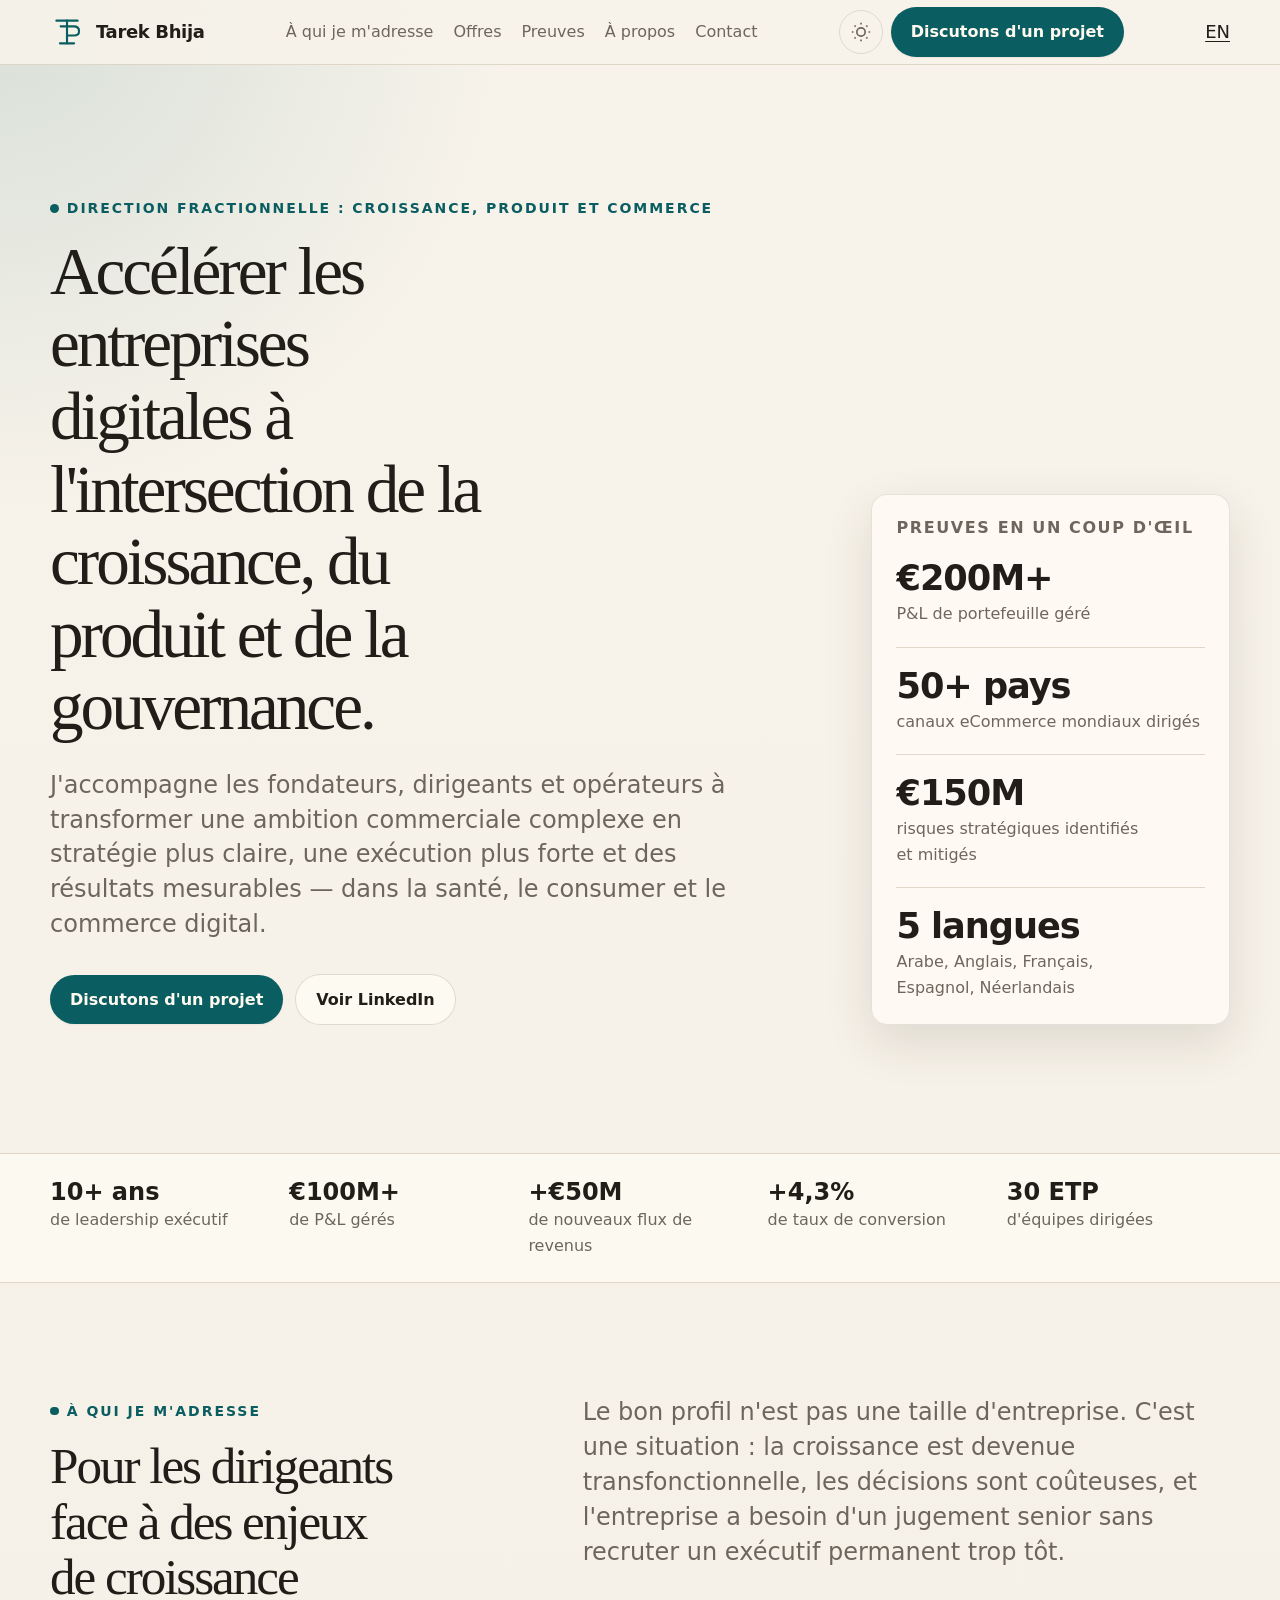
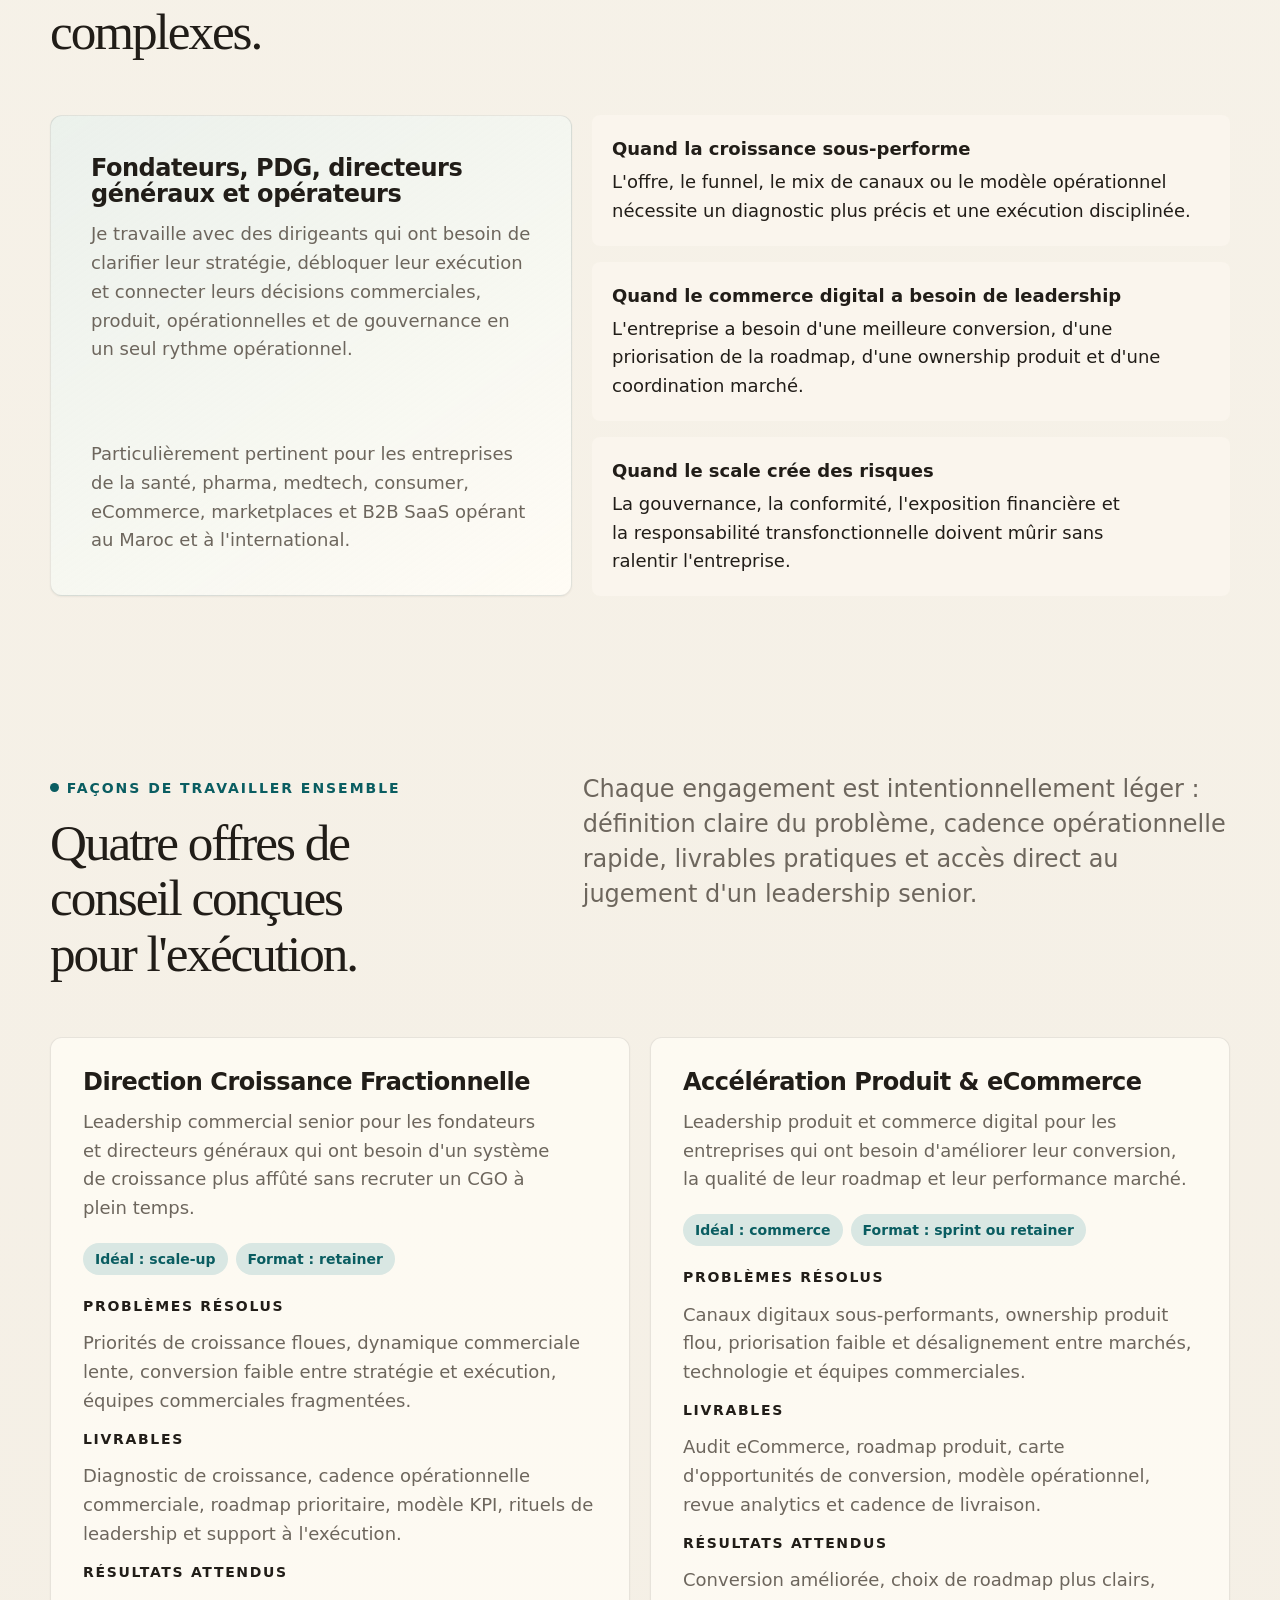
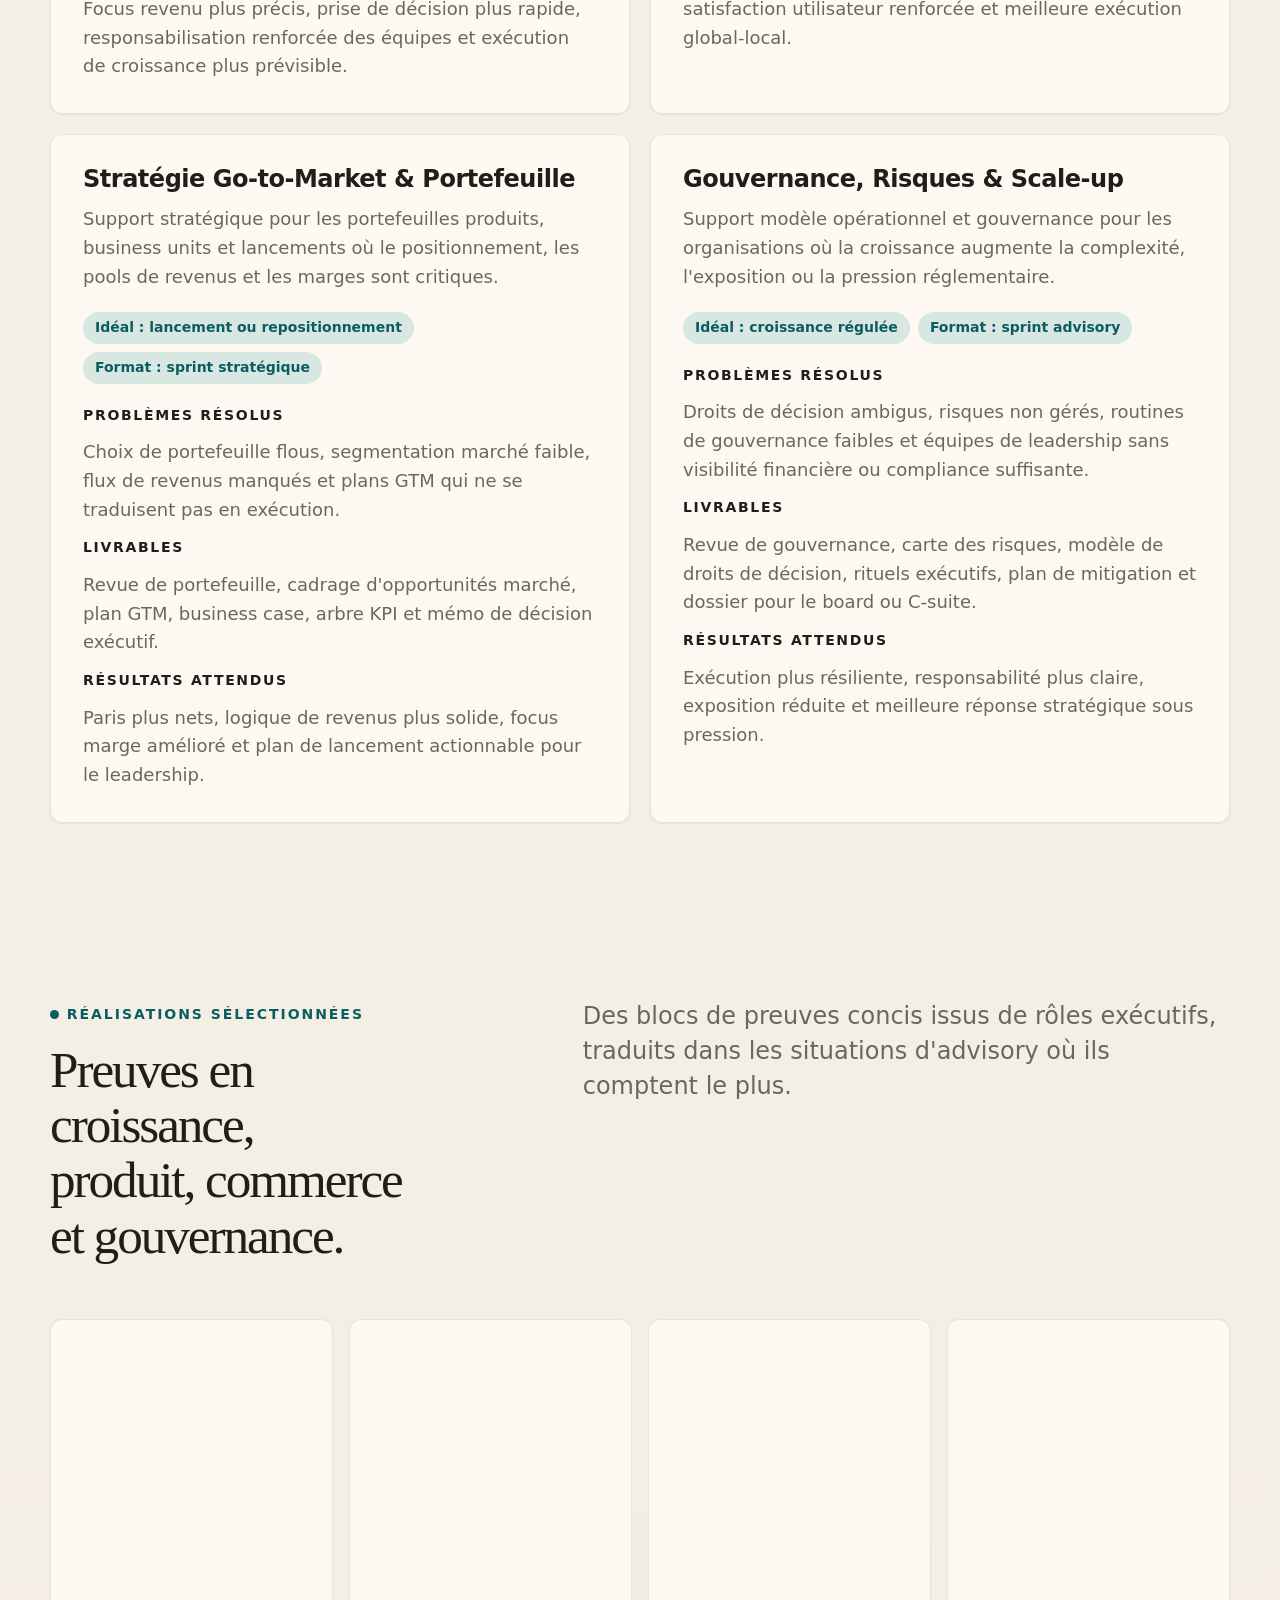
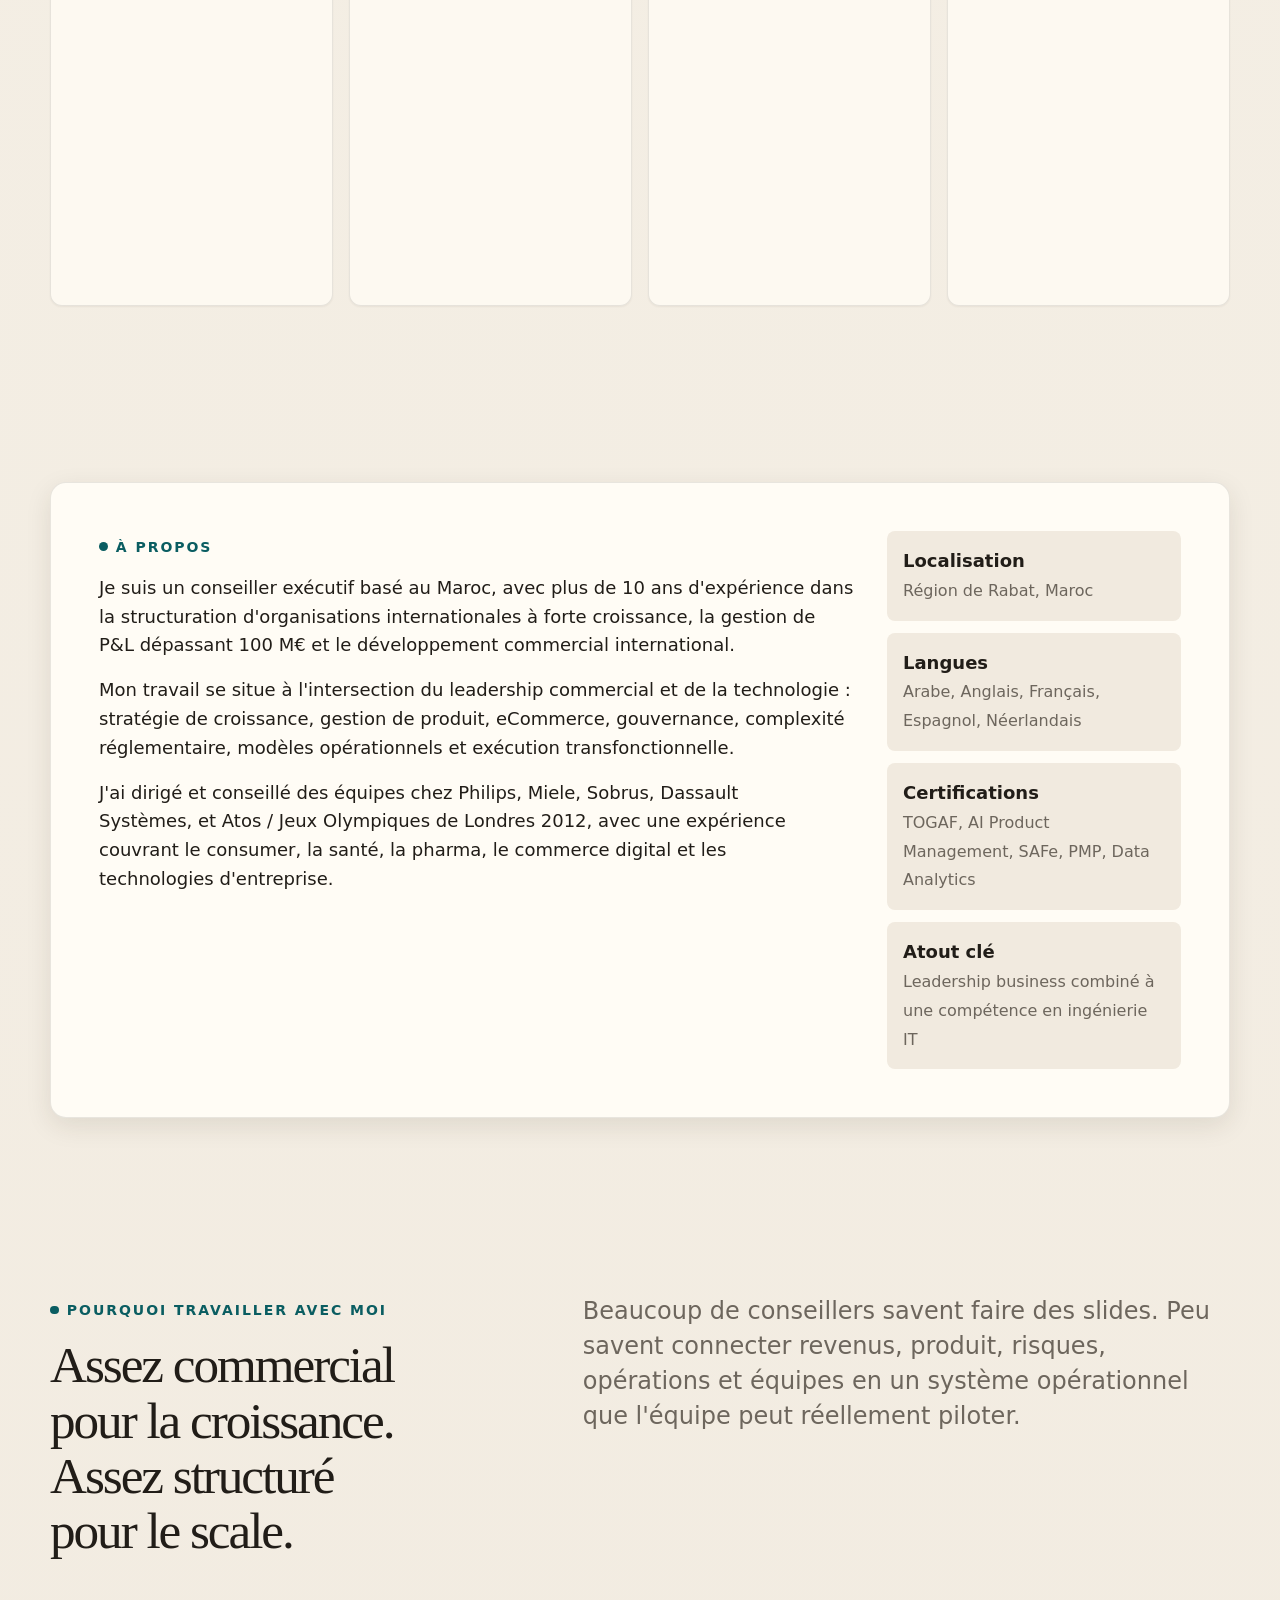
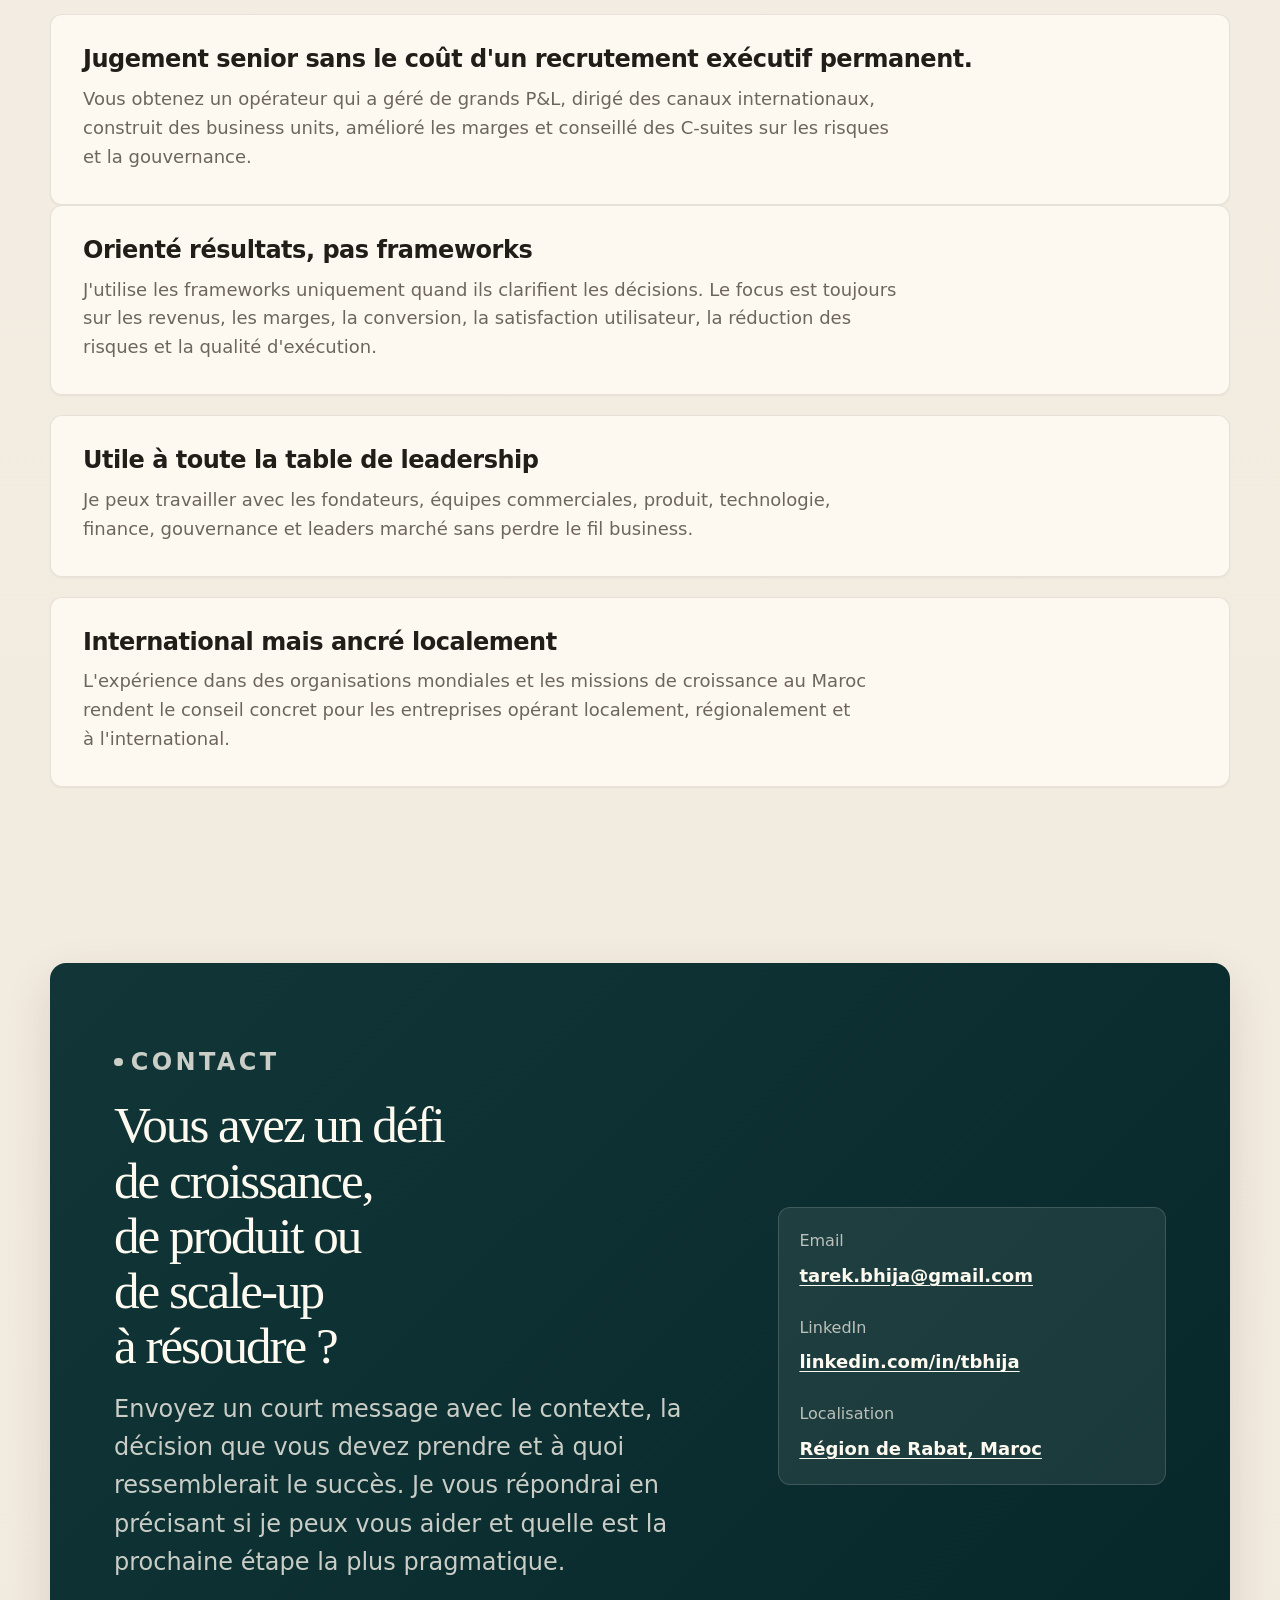
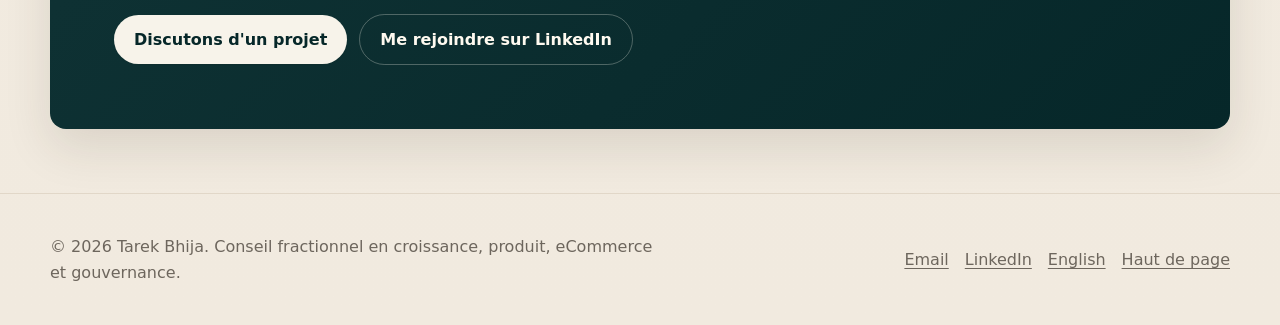
==== fr/index.html @ 5ca56e89 "Update index.html" ====
<!doctype html>
<html lang="fr">
  <head>
    <meta charset="utf-8" />
    <meta name="viewport" content="width=device-width, initial-scale=1" />
    <title>Tarek Bhija | Directeur de Croissance & Produit Fractionnel</title>
    <meta
      name="description"
      content="Tarek Bhija conseille les fondateurs et opérateurs sur la croissance, le produit, l'eCommerce et la gouvernance au Maroc et à l'international."
    />
    <meta name="keywords" content="directeur de croissance fractionnel Maroc, conseiller produit Maroc, consultant eCommerce Maroc, advisor croissance santé Maroc, consultant stratégie scale-up" />
    <meta name="author" content="Tarek Bhija" />
    <meta property="og:title" content="Tarek Bhija | Directeur de Croissance & Produit Fractionnel" />
    <meta
      property="og:description"
      content="Conseiller senior en croissance, produit, eCommerce et gouvernance."
    />
    <meta property="og:type" content="website" />
    <meta property="og:locale" content="fr_FR" />

    <!-- Hreflang -->
    <link rel="canonical" href="https://tarekbhija.github.io/mysite/fr/" />
    <link rel="alternate" hreflang="fr" href="https://tarekbhija.github.io/mysite/fr/" />
    <link rel="alternate" hreflang="en" href="https://tarekbhija.github.io/mysite/" />
    <link rel="alternate" hreflang="x-default" href="https://tarekbhija.github.io/mysite/" />

    <link rel="icon" href="../assets/favicon.svg" type="image/svg+xml" />
    <!-- Same external font as original -->
    <link href="https://api.fontshare.com/v2/css?f[]=satoshi@400,500,700,900&f[]=zodiak@400,500,700&display=swap" rel="stylesheet" />
    <!-- Relative paths back to root from fr/ -->
    <link rel="stylesheet" href="../base.css" />
    <link rel="stylesheet" href="../style.css" />

    <script type="application/ld+json">
      {
        "@context": "https://schema.org",
        "@type": "Person",
        "name": "Tarek Bhija",
        "jobTitle": "Directeur de Croissance & Produit Fractionnel",
        "email": "mailto:tarek.bhija@gmail.com",
        "url": "https://tarekbhija.github.io/mysite/fr/",
        "sameAs": ["https://www.linkedin.com/in/tbhija"],
        "address": {
          "@type": "PostalAddress",
          "addressLocality": "Région de Rabat",
          "addressCountry": "MA"
        },
        "knowsAbout": [
          "Stratégie de croissance",
          "Gestion de produit",
          "eCommerce",
          "Transformation digitale",
          "Opérations santé et pharma",
          "Gouvernance",
          "Stratégie go-to-market"
        ],
        "worksFor": {
          "@type": "Organization",
          "name": "Conseil indépendant"
        }
      }
    </script>
  </head>
  <body>
    <a class="skip-link" href="#main">Aller au contenu</a>

    <header class="site-header">
      <nav class="nav" aria-label="Navigation principale">
        <a class="brand" href="#top" aria-label="Tarek Bhija accueil">
          <svg class="brand-mark" aria-hidden="true" viewBox="0 0 48 48" fill="none">
            <path d="M9 8h30" stroke="currentColor" stroke-width="3" stroke-linecap="round" />
            <path d="M24 8v32" stroke="currentColor" stroke-width="3" stroke-linecap="round" />
            <path d="M14 40h20" stroke="currentColor" stroke-width="3" stroke-linecap="round" />
            <path d="M15 16h18.5C38.2 16 41 18.8 41 22.8C41 26.9 37.9 29 33.7 29H24" stroke="currentColor" stroke-width="3" stroke-linecap="round" stroke-linejoin="round" />
          </svg>
          <span>Tarek Bhija</span>
        </a>
        <div class="nav-links" role="list">
          <a href="#who">À qui je m'adresse</a>
          <a href="#offers">Offres</a>
          <a href="#proof">Preuves</a>
          <a href="#about">À propos</a>
          <a href="#contact">Contact</a>
        </div>
        <div class="nav-actions">
          <button class="theme-toggle" type="button" data-theme-toggle aria-label="Changer le thème de couleur"></button>
          <a class="button button-primary" href="mailto:tarek.bhija@gmail.com?subject=Discussion%20projet%20avec%20Tarek">Discutons d'un projet</a>
        </div>
        <a href="/mysite/" lang="en" hreflang="en" aria-label="English version">EN</a>
      </nav>
    </header>

    <main id="main">

      <!-- ─── HERO ─────────────────────────────────────────────── -->
      <section class="hero" id="top">
        <div class="container hero-grid">
          <div>
            <p class="eyebrow">Direction fractionnelle : croissance, produit et commerce</p>
            <h1>Accélérer les entreprises digitales à l'intersection de la croissance, du produit et de la gouvernance.</h1>
            <p class="hero-subhead">
              J'accompagne les fondateurs, dirigeants et opérateurs à transformer une ambition commerciale complexe en stratégie plus claire, une exécution plus forte et des résultats mesurables — dans la santé, le consumer et le commerce digital.
            </p>
            <div class="hero-actions" aria-label="Actions principales">
              <a class="button button-primary" href="mailto:tarek.bhija@gmail.com?subject=Discussion%20projet%20avec%20Tarek">Discutons d'un projet</a>
              <a class="button button-secondary" href="https://www.linkedin.com/in/tbhija" target="_blank" rel="noopener noreferrer">Voir LinkedIn</a>
            </div>
          </div>
          <aside class="hero-card" aria-label="Indicateurs clés">
            <h2>Preuves en un coup d'œil</h2>
            <ul class="signal-list" role="list">
              <li>
                <span class="signal-value">€200M+</span>
                <span class="signal-label">P&L de portefeuille géré</span>
              </li>
              <li>
                <span class="signal-value">50+ pays</span>
                <span class="signal-label">canaux eCommerce mondiaux dirigés</span>
              </li>
              <li>
                <span class="signal-value">€150M</span>
                <span class="signal-label">risques stratégiques identifiés et mitigés</span>
              </li>
              <li>
                <span class="signal-value">5 langues</span>
                <span class="signal-label">Arabe, Anglais, Français, Espagnol, Néerlandais</span>
              </li>
            </ul>
          </aside>
        </div>
      </section>

      <!-- ─── TRUST BAR ─────────────────────────────────────────── -->
      <section class="trust-bar" aria-label="Indicateurs de crédibilité">
        <div class="container trust-grid">
          <div class="trust-item"><strong>10+ ans</strong> de leadership exécutif</div>
          <div class="trust-item"><strong>€100M+</strong> de P&L gérés</div>
          <div class="trust-item"><strong>+€50M</strong> de nouveaux flux de revenus</div>
          <div class="trust-item"><strong>+4,3%</strong> de taux de conversion</div>
          <div class="trust-item"><strong>30 ETP</strong> d'équipes dirigées</div>
        </div>
      </section>

      <!-- ─── WHO I HELP ─────────────────────────────────────────── -->
      <section class="section" id="who">
        <div class="container">
          <div class="section-header">
            <div>
              <p class="eyebrow">À qui je m'adresse</p>
              <h2>Pour les dirigeants face à des enjeux de croissance complexes.</h2>
            </div>
            <p class="section-lede">
              Le bon profil n'est pas une taille d'entreprise. C'est une situation : la croissance est devenue transfonctionnelle, les décisions sont coûteuses, et l'entreprise a besoin d'un jugement senior sans recruter un exécutif permanent trop tôt.
            </p>
          </div>
          <div class="audience-grid">
            <article class="audience-card featured">
              <div>
                <h3>Fondateurs, PDG, directeurs généraux et opérateurs</h3>
                <p>
                  Je travaille avec des dirigeants qui ont besoin de clarifier leur stratégie, débloquer leur exécution et connecter leurs décisions commerciales, produit, opérationnelles et de gouvernance en un seul rythme opérationnel.
                </p>
              </div>
              <p>
                Particulièrement pertinent pour les entreprises de la santé, pharma, medtech, consumer, eCommerce, marketplaces et B2B SaaS opérant au Maroc et à l'international.
              </p>
            </article>
            <ul class="mini-list" role="list">
              <li>
                <strong>Quand la croissance sous-performe</strong>
                L'offre, le funnel, le mix de canaux ou le modèle opérationnel nécessite un diagnostic plus précis et une exécution disciplinée.
              </li>
              <li>
                <strong>Quand le commerce digital a besoin de leadership</strong>
                L'entreprise a besoin d'une meilleure conversion, d'une priorisation de la roadmap, d'une ownership produit et d'une coordination marché.
              </li>
              <li>
                <strong>Quand le scale crée des risques</strong>
                La gouvernance, la conformité, l'exposition financière et la responsabilité transfonctionnelle doivent mûrir sans ralentir l'entreprise.
              </li>
            </ul>
          </div>
        </div>
      </section>

      <!-- ─── OFFERS ─────────────────────────────────────────────── -->
      <section class="section section-tight" id="offers">
        <div class="container">
          <div class="section-header">
            <div>
              <p class="eyebrow">Façons de travailler ensemble</p>
              <h2>Quatre offres de conseil conçues pour l'exécution.</h2>
            </div>
            <p class="section-lede">
              Chaque engagement est intentionnellement léger : définition claire du problème, cadence opérationnelle rapide, livrables pratiques et accès direct au jugement d'un leadership senior.
            </p>
          </div>
          <div class="offers-grid">

            <article class="offer-card">
              <h3>Direction Croissance Fractionnelle</h3>
              <p>
                Leadership commercial senior pour les fondateurs et directeurs généraux qui ont besoin d'un système de croissance plus affûté sans recruter un CGO à plein temps.
              </p>
              <div class="offer-meta">
                <span class="pill">Idéal : scale-up</span>
                <span class="pill">Format : retainer</span>
              </div>
              <dl class="offer-detail">
                <dt>Problèmes résolus</dt>
                <dd>Priorités de croissance floues, dynamique commerciale lente, conversion faible entre stratégie et exécution, équipes commerciales fragmentées.</dd>
                <dt>Livrables</dt>
                <dd>Diagnostic de croissance, cadence opérationnelle commerciale, roadmap prioritaire, modèle KPI, rituels de leadership et support à l'exécution.</dd>
                <dt>Résultats attendus</dt>
                <dd>Focus revenu plus précis, prise de décision plus rapide, responsabilisation renforcée des équipes et exécution de croissance plus prévisible.</dd>
              </dl>
            </article>

            <article class="offer-card">
              <h3>Accélération Produit & eCommerce</h3>
              <p>
                Leadership produit et commerce digital pour les entreprises qui ont besoin d'améliorer leur conversion, la qualité de leur roadmap et leur performance marché.
              </p>
              <div class="offer-meta">
                <span class="pill">Idéal : commerce</span>
                <span class="pill">Format : sprint ou retainer</span>
              </div>
              <dl class="offer-detail">
                <dt>Problèmes résolus</dt>
                <dd>Canaux digitaux sous-performants, ownership produit flou, priorisation faible et désalignement entre marchés, technologie et équipes commerciales.</dd>
                <dt>Livrables</dt>
                <dd>Audit eCommerce, roadmap produit, carte d'opportunités de conversion, modèle opérationnel, revue analytics et cadence de livraison.</dd>
                <dt>Résultats attendus</dt>
                <dd>Conversion améliorée, choix de roadmap plus clairs, satisfaction utilisateur renforcée et meilleure exécution global-local.</dd>
              </dl>
            </article>

            <article class="offer-card">
              <h3>Stratégie Go-to-Market & Portefeuille</h3>
              <p>
                Support stratégique pour les portefeuilles produits, business units et lancements où le positionnement, les pools de revenus et les marges sont critiques.
              </p>
              <div class="offer-meta">
                <span class="pill">Idéal : lancement ou repositionnement</span>
                <span class="pill">Format : sprint stratégique</span>
              </div>
              <dl class="offer-detail">
                <dt>Problèmes résolus</dt>
                <dd>Choix de portefeuille flous, segmentation marché faible, flux de revenus manqués et plans GTM qui ne se traduisent pas en exécution.</dd>
                <dt>Livrables</dt>
                <dd>Revue de portefeuille, cadrage d'opportunités marché, plan GTM, business case, arbre KPI et mémo de décision exécutif.</dd>
                <dt>Résultats attendus</dt>
                <dd>Paris plus nets, logique de revenus plus solide, focus marge amélioré et plan de lancement actionnable pour le leadership.</dd>
              </dl>
            </article>

            <article class="offer-card">
              <h3>Gouvernance, Risques & Scale-up</h3>
              <p>
                Support modèle opérationnel et gouvernance pour les organisations où la croissance augmente la complexité, l'exposition ou la pression réglementaire.
              </p>
              <div class="offer-meta">
                <span class="pill">Idéal : croissance régulée</span>
                <span class="pill">Format : sprint advisory</span>
              </div>
              <dl class="offer-detail">
                <dt>Problèmes résolus</dt>
                <dd>Droits de décision ambigus, risques non gérés, routines de gouvernance faibles et équipes de leadership sans visibilité financière ou compliance suffisante.</dd>
                <dt>Livrables</dt>
                <dd>Revue de gouvernance, carte des risques, modèle de droits de décision, rituels exécutifs, plan de mitigation et dossier pour le board ou C-suite.</dd>
                <dt>Résultats attendus</dt>
                <dd>Exécution plus résiliente, responsabilité plus claire, exposition réduite et meilleure réponse stratégique sous pression.</dd>
              </dl>
            </article>

          </div>
        </div>
      </section>

      <!-- ─── PROOF ──────────────────────────────────────────────── -->
      <section class="section" id="proof">
        <div class="container">
          <div class="section-header">
            <div>
              <p class="eyebrow">Réalisations sélectionnées</p>
              <h2>Preuves en croissance, produit, commerce et gouvernance.</h2>
            </div>
            <p class="section-lede">
              Des blocs de preuves concis issus de rôles exécutifs, traduits dans les situations d'advisory où ils comptent le plus.
            </p>
          </div>
          <div class="proof-grid">
            <article class="proof-card">
              <span class="proof-metric">1M+ MAD</span>
              <h3>Construction d'une nouvelle unité commerciale</h3>
              <p>
                En tant que Chief Growth Officer chez Sobrus, construction et montée en puissance d'une nouvelle unité commerciale, acquisition de 10 clients entreprises clés, dépassement d'1M MAD de nouveaux revenus en première année, supervision d'une équipe transfonctionnelle de 12 ETP.
              </p>
            </article>
            <article class="proof-card">
              <span class="proof-metric">50+ pays</span>
              <h3>Direction des canaux eCommerce et produit mondiaux</h3>
              <p>
                Chez Miele, direction des canaux de distribution digitale mondiale dans plus de 50 pays, croissance eCommerce à deux chiffres, amélioration du taux de conversion de +4,3 %, satisfaction utilisateur en hausse de +8,4 %, management d'environ 30 ETP.
              </p>
            </article>
            <article class="proof-card">
              <span class="proof-metric">€200M+</span>
              <h3>Ownership de la stratégie portefeuille et du P&L</h3>
              <p>
                En tant que Directeur Marketing Global Beauté chez Philips, gestion d'un portefeuille de plus de 200 M€, création de +50 M€ de nouveaux flux de revenus, amélioration des marges de plus de 200 bps, pilotage de la transition vers les standards des dispositifs médicaux certifiés.
              </p>
            </article>
            <article class="proof-card">
              <span class="proof-metric">€150M</span>
              <h3>Conseil C-suite sur les risques et la gouvernance</h3>
              <p>
                En tant que Directeur Audit chez Philips, direction de 15+ audits à fort impact, identification et mitigation de risques jusqu'à 150 M€, conseil à la direction générale sur la gouvernance et les plans de réponse stratégique.
              </p>
            </article>
          </div>
        </div>
      </section>

      <!-- ─── ABOUT ──────────────────────────────────────────────── -->
      <section class="section section-tight" id="about">
        <div class="container">
          <div class="about-panel">
            <div class="about-copy">
              <p class="eyebrow">À propos</p>
              <h2 class="sr-only">À propos de Tarek Bhija</h2>
              <p>
                Je suis un conseiller exécutif basé au Maroc, avec plus de 10 ans d'expérience dans la structuration d'organisations internationales à forte croissance, la gestion de P&L dépassant 100 M€ et le développement commercial international.
              </p>
              <p>
                Mon travail se situe à l'intersection du leadership commercial et de la technologie : stratégie de croissance, gestion de produit, eCommerce, gouvernance, complexité réglementaire, modèles opérationnels et exécution transfonctionnelle.
              </p>
              <p>
                J'ai dirigé et conseillé des équipes chez Philips, Miele, Sobrus, Dassault Systèmes, et Atos / Jeux Olympiques de Londres 2012, avec une expérience couvrant le consumer, la santé, la pharma, le commerce digital et les technologies d'entreprise.
              </p>
            </div>
            <aside class="about-facts" aria-label="Informations de fond">
              <div class="fact"><strong>Localisation</strong><span>Région de Rabat, Maroc</span></div>
              <div class="fact"><strong>Langues</strong><span>Arabe, Anglais, Français, Espagnol, Néerlandais</span></div>
              <div class="fact"><strong>Certifications</strong><span>TOGAF, AI Product Management, SAFe, PMP, Data Analytics</span></div>
              <div class="fact"><strong>Atout clé</strong><span>Leadership business combiné à une compétence en ingénierie IT</span></div>
            </aside>
          </div>
        </div>
      </section>

      <!-- ─── WHY ────────────────────────────────────────────────── -->
      <section class="section" id="why">
        <div class="container">
          <div class="section-header">
            <div>
              <p class="eyebrow">Pourquoi travailler avec moi</p>
              <h2>Assez commercial pour la croissance. Assez structuré pour le scale.</h2>
            </div>
            <p class="section-lede">
              Beaucoup de conseillers savent faire des slides. Peu savent connecter revenus, produit, risques, opérations et équipes en un système opérationnel que l'équipe peut réellement piloter.
            </p>
          </div>
<article class="why-card">

  <div class="why-card-text">
    <h3>Jugement senior sans le coût d'un recrutement exécutif permanent.</h3>
    <p>
      Vous obtenez un opérateur qui a géré de grands P&L, dirigé des canaux internationaux, construit des business units, amélioré les marges et conseillé des C-suites sur les risques et la gouvernance.
    </p>
  </div>
</article>
          <div class="why-stack">
              <article class="why-card">
                <h3>Orienté résultats, pas frameworks</h3>
                <p>J'utilise les frameworks uniquement quand ils clarifient les décisions. Le focus est toujours sur les revenus, les marges, la conversion, la satisfaction utilisateur, la réduction des risques et la qualité d'exécution.</p>
              </article>
              <article class="why-card">
                <h3>Utile à toute la table de leadership</h3>
                <p>Je peux travailler avec les fondateurs, équipes commerciales, produit, technologie, finance, gouvernance et leaders marché sans perdre le fil business.</p>
              </article>
              <article class="why-card">
                <h3>International mais ancré localement</h3>
                <p>L'expérience dans des organisations mondiales et les missions de croissance au Maroc rendent le conseil concret pour les entreprises opérant localement, régionalement et à l'international.</p>
              </article>
            </div>
          </div>
        </div>
      </section>

      <!-- ─── CONTACT ────────────────────────────────────────────── -->
      <section class="section-tight" id="contact">
        <div class="container">
          <div class="cta-panel">
            <div>
              <p class="eyebrow">Contact</p>
              <h2>Vous avez un défi de croissance, de produit ou de scale-up à résoudre ?</h2>
              <p>
                Envoyez un court message avec le contexte, la décision que vous devez prendre et à quoi ressemblerait le succès. Je vous répondrai en précisant si je peux vous aider et quelle est la prochaine étape la plus pragmatique.
              </p>
              <div class="cta-actions">
                <a class="button button-primary" href="mailto:tarek.bhija@gmail.com?subject=Discussion%20projet%20avec%20Tarek">Discutons d'un projet</a>
                <a class="button button-secondary" href="https://www.linkedin.com/in/tbhija" target="_blank" rel="noopener noreferrer">Me rejoindre sur LinkedIn</a>
              </div>
            </div>
            <div class="contact-card">
              <span>Email</span>
              <a href="mailto:tarek.bhija@gmail.com">tarek.bhija@gmail.com</a>
              <span>LinkedIn</span>
              <a href="https://www.linkedin.com/in/tbhija" target="_blank" rel="noopener noreferrer">linkedin.com/in/tbhija</a>
              <span>Localisation</span>
              <a href="https://www.google.com/maps/place/Rabat,+Morocco" target="_blank" rel="noopener noreferrer">Région de Rabat, Maroc</a>
            </div>
          </div>
        </div>
      </section>

    </main>

    <footer class="site-footer">
      <div class="container footer-grid">
        <p>© 2026 Tarek Bhija. Conseil fractionnel en croissance, produit, eCommerce et gouvernance.</p>
        <div class="footer-links">
          <a href="mailto:tarek.bhija@gmail.com">Email</a>
          <a href="https://www.linkedin.com/in/tbhija" target="_blank" rel="noopener noreferrer">LinkedIn</a>
          <a href="/mysite/" lang="en" hreflang="en">English</a>
          <a href="#top">Haut de page</a>
        </div>
      </div>
    </footer>

    <script src="../app.js" defer></script>
  </body>
</html>
---- base.css ----
*,
*::before,
*::after {
  box-sizing: border-box;
  margin: 0;
  padding: 0;
}

html {
  -moz-text-size-adjust: none;
  -webkit-text-size-adjust: none;
  text-size-adjust: none;
  -webkit-font-smoothing: antialiased;
  -moz-osx-font-smoothing: grayscale;
  text-rendering: optimizeLegibility;
  scroll-behavior: smooth;
  hanging-punctuation: first last;
  scroll-padding-top: var(--space-20);
}

body {
  min-height: 100dvh;
  line-height: 1.6;
  font-family: var(--font-body, sans-serif);
  font-size: var(--text-base);
  color: var(--color-text);
  background-color: var(--color-bg);
}

img,
picture,
video,
canvas,
svg {
  display: block;
  max-width: 100%;
  height: auto;
}

ul[role='list'],
ol[role='list'] {
  list-style: none;
}

input,
button,
textarea,
select {
  font: inherit;
  color: inherit;
}

h1,
h2,
h3,
h4,
h5,
h6 {
  text-wrap: balance;
  line-height: 1.08;
}

p,
li,
figcaption {
  text-wrap: pretty;
  max-width: 72ch;
}

::selection {
  background: color-mix(in oklab, var(--color-primary) 24%, transparent);
  color: var(--color-text);
}

:focus-visible {
  outline: 2px solid var(--color-primary);
  outline-offset: 3px;
  border-radius: var(--radius-sm);
}

@media (prefers-reduced-motion: reduce) {
  *,
  *::before,
  *::after {
    animation-duration: 0.01ms !important;
    animation-iteration-count: 1 !important;
    transition-duration: 0.01ms !important;
    scroll-behavior: auto !important;
  }
}

button {
  cursor: pointer;
  background: none;
  border: none;
}

a,
button,
[role='button'],
[role='link'],
input,
textarea,
select {
  transition:
    color var(--transition-interactive),
    background var(--transition-interactive),
    border-color var(--transition-interactive),
    box-shadow var(--transition-interactive),
    transform var(--transition-interactive);
}

.sr-only {
  position: absolute;
  width: 1px;
  height: 1px;
  padding: 0;
  margin: -1px;
  overflow: hidden;
  clip: rect(0, 0, 0, 0);
  white-space: nowrap;
  border-width: 0;
}
---- style.css ----
:root {
  --text-xs: clamp(0.75rem, 0.7rem + 0.25vw, 0.875rem);
  --text-sm: clamp(0.875rem, 0.8rem + 0.35vw, 1rem);
  --text-base: clamp(1rem, 0.95rem + 0.25vw, 1.125rem);
  --text-lg: clamp(1.125rem, 1rem + 0.75vw, 1.5rem);
  --text-xl: clamp(1.5rem, 1.2rem + 1.25vw, 2.25rem);
  --text-2xl: clamp(2rem, 1.2rem + 2.5vw, 3.5rem);
  --text-3xl: clamp(2.5rem, 1rem + 4vw, 5rem);

  --space-1: 0.25rem;
  --space-2: 0.5rem;
  --space-3: 0.75rem;
  --space-4: 1rem;
  --space-5: 1.25rem;
  --space-6: 1.5rem;
  --space-8: 2rem;
  --space-10: 2.5rem;
  --space-12: 3rem;
  --space-16: 4rem;
  --space-20: 5rem;
  --space-24: 6rem;
  --space-32: 8rem;

  --font-display: 'Zodiak', Georgia, serif;
  --font-body: 'Satoshi', system-ui, sans-serif;

  --radius-sm: 0.375rem;
  --radius-md: 0.5rem;
  --radius-lg: 0.75rem;
  --radius-xl: 1rem;
  --radius-full: 9999px;
  --transition-interactive: 180ms cubic-bezier(0.16, 1, 0.3, 1);
  --content-narrow: 640px;
  --content-default: 960px;
  --content-wide: 1180px;
}

:root,
[data-theme='light'] {
  --color-bg: #f7f3ea;
  --color-surface: #fffcf5;
  --color-surface-2: #f1eadf;
  --color-surface-offset: #e9dfd0;
  --color-border: #d8cdbc;
  --color-divider: #e1d7c8;
  --color-text: #211d18;
  --color-text-muted: #6d665d;
  --color-text-faint: #9d9488;
  --color-text-inverse: #fffaf0;
  --color-primary: #0a5d61;
  --color-primary-hover: #06484c;
  --color-primary-active: #04363a;
  --color-primary-highlight: #d9e7e3;
  --color-bronze: #8a5a2b;
  --color-bronze-soft: #ead7bf;
  --shadow-sm: 0 1px 2px oklch(0.28 0.03 70 / 0.06);
  --shadow-md: 0 8px 26px oklch(0.28 0.03 70 / 0.1);
  --shadow-lg: 0 18px 48px oklch(0.28 0.03 70 / 0.12);
}

[data-theme='dark'] {
  --color-bg: #151412;
  --color-surface: #1d1b18;
  --color-surface-2: #25221e;
  --color-surface-offset: #2d2924;
  --color-border: #403b34;
  --color-divider: #302c27;
  --color-text: #eee5d8;
  --color-text-muted: #b4aa9c;
  --color-text-faint: #7d7469;
  --color-text-inverse: #181512;
  --color-primary: #73b7b4;
  --color-primary-hover: #95cbc8;
  --color-primary-active: #bde0de;
  --color-primary-highlight: #253a39;
  --color-bronze: #d4a06d;
  --color-bronze-soft: #493828;
  --shadow-sm: 0 1px 2px oklch(0 0 0 / 0.24);
  --shadow-md: 0 8px 26px oklch(0 0 0 / 0.32);
  --shadow-lg: 0 18px 48px oklch(0 0 0 / 0.4);
}

@media (prefers-color-scheme: dark) {
  :root:not([data-theme]) {
    --color-bg: #151412;
    --color-surface: #1d1b18;
    --color-surface-2: #25221e;
    --color-surface-offset: #2d2924;
    --color-border: #403b34;
    --color-divider: #302c27;
    --color-text: #eee5d8;
    --color-text-muted: #b4aa9c;
    --color-text-faint: #7d7469;
    --color-text-inverse: #181512;
    --color-primary: #73b7b4;
    --color-primary-hover: #95cbc8;
    --color-primary-active: #bde0de;
    --color-primary-highlight: #253a39;
    --color-bronze: #d4a06d;
    --color-bronze-soft: #493828;
    --shadow-sm: 0 1px 2px oklch(0 0 0 / 0.24);
    --shadow-md: 0 8px 26px oklch(0 0 0 / 0.32);
    --shadow-lg: 0 18px 48px oklch(0 0 0 / 0.4);
  }
}

body {
  background:
    radial-gradient(circle at top left, color-mix(in oklab, var(--color-primary) 13%, transparent), transparent 32rem),
    linear-gradient(180deg, var(--color-bg), var(--color-surface-2));
}

a {
  color: inherit;
  text-decoration-thickness: 0.08em;
  text-underline-offset: 0.18em;
}

.skip-link {
  position: fixed;
  left: var(--space-4);
  top: var(--space-4);
  z-index: 100;
  transform: translateY(-140%);
  padding: var(--space-3) var(--space-4);
  border-radius: var(--radius-full);
  color: var(--color-text-inverse);
  background: var(--color-primary);
}

.skip-link:focus {
  transform: translateY(0);
}

.site-header {
  position: sticky;
  top: 0;
  z-index: 40;
  border-bottom: 1px solid color-mix(in oklab, var(--color-border) 78%, transparent);
  background: color-mix(in oklab, var(--color-bg) 88%, transparent);
  backdrop-filter: blur(18px);
}

.nav {
  display: flex;
  align-items: center;
  justify-content: space-between;
  width: min(100% - var(--space-8), var(--content-wide));
  min-height: var(--space-16);
  margin-inline: auto;
  gap: var(--space-4);
}

.brand {
  display: inline-flex;
  align-items: center;
  gap: var(--space-3);
  min-height: 44px;
  color: var(--color-text);
  font-weight: 700;
  text-decoration: none;
  letter-spacing: -0.02em;
}

.brand-mark {
  width: 34px;
  color: var(--color-primary);
}

.nav-links {
  display: flex;
  align-items: center;
  gap: var(--space-5);
  font-size: var(--text-sm);
  color: var(--color-text-muted);
}

.nav-links a {
  min-height: 44px;
  display: inline-flex;
  align-items: center;
  text-decoration: none;
}

.nav-links a:hover {
  color: var(--color-text);
}

.nav-actions {
  display: flex;
  align-items: center;
  gap: var(--space-2);
}

.theme-toggle {
  display: inline-grid;
  place-items: center;
  min-width: 44px;
  min-height: 44px;
  border: 1px solid color-mix(in oklab, var(--color-text) 12%, transparent);
  border-radius: var(--radius-full);
  color: var(--color-text-muted);
}

.theme-toggle:hover {
  color: var(--color-text);
  border-color: color-mix(in oklab, var(--color-text) 24%, transparent);
}

.container {
  width: min(100% - var(--space-8), var(--content-wide));
  margin-inline: auto;
}

.section {
  padding-block: clamp(var(--space-16), 9vw, var(--space-28, 7rem));
}

.section-tight {
  padding-block: clamp(var(--space-10), 6vw, var(--space-16));
}

.eyebrow {
  display: inline-flex;
  align-items: center;
  gap: var(--space-2);
  margin-bottom: var(--space-4);
  color: var(--color-primary);
  font-size: var(--text-xs);
  font-weight: 700;
  letter-spacing: 0.14em;
  text-transform: uppercase;
}

.eyebrow::before {
  content: '';
  width: 0.55rem;
  height: 0.55rem;
  border-radius: var(--radius-full);
  background: currentColor;
}

.hero {
  padding-block: clamp(var(--space-16), 11vw, var(--space-32));
}

.hero-grid {
  display: grid;
  grid-template-columns: minmax(0, 1.35fr) minmax(280px, 0.65fr);
  gap: clamp(var(--space-10), 6vw, var(--space-20));
  align-items: end;
}

.hero h1 {
  max-width: 13ch;
  font-family: var(--font-display);
  font-size: var(--text-3xl);
  font-weight: 500;
  letter-spacing: -0.045em;
}

.hero-subhead {
  margin-top: var(--space-6);
  max-width: 62ch;
  color: var(--color-text-muted);
  font-size: var(--text-lg);
  line-height: 1.45;
}

.hero-actions,
.cta-actions {
  display: flex;
  flex-wrap: wrap;
  align-items: center;
  gap: var(--space-3);
  margin-top: var(--space-8);
}

.button {
  display: inline-flex;
  align-items: center;
  justify-content: center;
  min-height: 46px;
  padding: var(--space-3) var(--space-5);
  border-radius: var(--radius-full);
  font-size: var(--text-sm);
  font-weight: 700;
  text-decoration: none;
}

.button-primary {
  color: var(--color-text-inverse);
  background: var(--color-primary);
  box-shadow: var(--shadow-sm);
}

.button-primary:hover {
  background: var(--color-primary-hover);
  transform: translateY(-1px);
  box-shadow: var(--shadow-md);
}

.button-secondary {
  border: 1px solid color-mix(in oklab, var(--color-text) 14%, transparent);
  color: var(--color-text);
  background: color-mix(in oklab, var(--color-surface) 72%, transparent);
}

.button-secondary:hover {
  border-color: color-mix(in oklab, var(--color-primary) 55%, transparent);
  color: var(--color-primary);
}

.hero-card {
  padding: var(--space-6);
  border: 1px solid color-mix(in oklab, var(--color-text) 11%, transparent);
  border-radius: var(--radius-xl);
  background: color-mix(in oklab, var(--color-surface) 84%, transparent);
  box-shadow: var(--shadow-lg);
}

.hero-card h2 {
  font-size: var(--text-sm);
  color: var(--color-text-muted);
  font-weight: 700;
  letter-spacing: 0.1em;
  text-transform: uppercase;
}

.signal-list {
  display: grid;
  gap: var(--space-5);
  margin-top: var(--space-6);
}

.signal-list li {
  padding-bottom: var(--space-5);
  border-bottom: 1px solid var(--color-divider);
}

.signal-list li:last-child {
  padding-bottom: 0;
  border-bottom: 0;
}

.signal-value {
  display: block;
  color: var(--color-text);
  font-size: var(--text-xl);
  font-weight: 800;
  line-height: 1.05;
  letter-spacing: -0.03em;
}

.signal-label {
  display: block;
  margin-top: var(--space-1);
  color: var(--color-text-muted);
  font-size: var(--text-sm);
}

.trust-bar {
  border-block: 1px solid var(--color-divider);
  background: color-mix(in oklab, var(--color-surface) 70%, transparent);
}

.trust-grid {
  display: grid;
  grid-template-columns: repeat(5, minmax(0, 1fr));
  gap: var(--space-4);
  padding-block: var(--space-6);
}

.trust-item {
  color: var(--color-text-muted);
  font-size: var(--text-sm);
}

.trust-item strong {
  display: block;
  color: var(--color-text);
  font-size: var(--text-lg);
  line-height: 1.2;
}

.section-header {
  display: grid;
  grid-template-columns: minmax(220px, 0.42fr) minmax(0, 0.58fr);
  gap: clamp(var(--space-6), 6vw, var(--space-16));
  align-items: start;
  margin-bottom: clamp(var(--space-8), 6vw, var(--space-14, 3.5rem));
}

.section-header h2 {
  max-width: 14ch;
  font-family: var(--font-display);
  font-size: var(--text-2xl);
  font-weight: 500;
  letter-spacing: -0.04em;
}

.section-lede {
  color: var(--color-text-muted);
  font-size: var(--text-lg);
  line-height: 1.45;
}

.audience-grid {
  display: grid;
  grid-template-columns: 0.9fr 1.1fr;
  gap: var(--space-5);
  align-items: stretch;
}

.audience-card,
.offer-card,
.proof-card,
.why-card {
  border: 1px solid color-mix(in oklab, var(--color-text) 10%, transparent);
  border-radius: var(--radius-lg);
  background: color-mix(in oklab, var(--color-surface) 82%, transparent);
  box-shadow: var(--shadow-sm);
}

.audience-card {
  padding: clamp(var(--space-6), 4vw, var(--space-10));
}

.audience-card.featured {
  display: grid;
  align-content: space-between;
  min-height: 360px;
  background:
    linear-gradient(145deg, color-mix(in oklab, var(--color-primary-highlight) 52%, transparent), transparent),
    var(--color-surface);
}

.audience-card h3,
.offer-card h3,
.proof-card h3,
.why-card h3 {
  font-size: var(--text-lg);
  letter-spacing: -0.02em;
}

.audience-card p,
.offer-card p,
.proof-card p,
.why-card p {
  margin-top: var(--space-3);
  color: var(--color-text-muted);
}

.mini-list {
  display: grid;
  gap: var(--space-4);
}

.mini-list li {
  padding: var(--space-5);
  border-radius: var(--radius-md);
  background: color-mix(in oklab, var(--color-surface) 62%, var(--color-surface-2));
}

.mini-list strong {
  display: block;
  margin-bottom: var(--space-1);
}

.offers-grid {
  display: grid;
  grid-template-columns: repeat(2, minmax(0, 1fr));
  gap: var(--space-5);
}

.offer-card {
  padding: clamp(var(--space-5), 3.5vw, var(--space-8));
}

.offer-meta {
  display: flex;
  flex-wrap: wrap;
  gap: var(--space-2);
  margin: var(--space-5) 0;
}

.pill {
  display: inline-flex;
  align-items: center;
  min-height: 32px;
  padding: var(--space-1) var(--space-3);
  border-radius: var(--radius-full);
  color: var(--color-primary);
  background: var(--color-primary-highlight);
  font-size: var(--text-xs);
  font-weight: 700;
}

.why-card.large {
  display: flex;
  flex-direction: column;
  overflow: hidden;
  padding: 0;
}

.why-card-photo {
  width: 256px;
  height: 255px;
  display: block;
  align-self: center;   /* center it horizontally in the card */
  margin-top: clamp(var(--space-5), 3vw, var(--space-8));
  border-radius: var(--radius-md);
  flex-shrink: 0;
}

.why-card.large .why-card-text {
  flex: 1;
  padding: clamp(var(--space-5), 3vw, var(--space-8));
  background:
    linear-gradient(145deg, color-mix(in oklab, var(--color-bronze-soft) 52%, transparent), transparent),
    var(--color-surface);
}
.offer-detail {
  display: grid;
  gap: var(--space-3);
  margin-top: var(--space-5);
}

.offer-detail dt {
  color: var(--color-text);
  font-size: var(--text-xs);
  font-weight: 800;
  letter-spacing: 0.12em;
  text-transform: uppercase;
}

.offer-detail dd {
  color: var(--color-text-muted);
}

.proof-grid {
  display: grid;
  grid-template-columns: repeat(4, minmax(0, 1fr));
  gap: var(--space-4);
}

.proof-card {
  padding: var(--space-5);
  content-visibility: auto;
  contain-intrinsic-size: 260px;
}

.proof-metric {
  display: inline-flex;
  margin-bottom: var(--space-5);
  color: var(--color-bronze);
  font-size: var(--text-xl);
  font-weight: 800;
  letter-spacing: -0.035em;
  line-height: 1;
}

.about-panel {
  display: grid;
  grid-template-columns: 0.72fr 0.28fr;
  gap: var(--space-8);
  padding: clamp(var(--space-6), 5vw, var(--space-12));
  border: 1px solid color-mix(in oklab, var(--color-text) 10%, transparent);
  border-radius: var(--radius-xl);
  background: var(--color-surface);
  box-shadow: var(--shadow-md);
}

.about-copy p + p {
  margin-top: var(--space-4);
}

.about-facts {
  display: grid;
  gap: var(--space-3);
}

.fact {
  padding: var(--space-4);
  border-radius: var(--radius-md);
  background: var(--color-surface-2);
}

.fact strong {
  display: block;
}

.fact span {
  color: var(--color-text-muted);
  font-size: var(--text-sm);
}

.why-grid {
  display: grid;
  grid-template-columns: 1.1fr 0.9fr;
  gap: var(--space-5);
}

.why-card {
  padding: clamp(var(--space-5), 3vw, var(--space-8));
}

.why-card.large {
  display: grid;
  align-content: end;
  min-height: 320px;
  background:
    linear-gradient(145deg, color-mix(in oklab, var(--color-bronze-soft) 52%, transparent), transparent),
    var(--color-surface);
}

.why-stack {
  display: grid;
  gap: var(--space-5);
}

.cta-panel {
  display: grid;
  grid-template-columns: minmax(0, 0.62fr) minmax(260px, 0.38fr);
  gap: var(--space-8);
  align-items: center;
  padding: clamp(var(--space-8), 6vw, var(--space-16));
  border-radius: var(--radius-xl);
  color: var(--color-text-inverse);
  background: linear-gradient(135deg, #123638, #062729);
  box-shadow: var(--shadow-lg);
}

[data-theme='dark'] .cta-panel {
  background: linear-gradient(135deg, #1f4647, #0c2d30);
}

.cta-panel h2 {
  max-width: 13ch;
  font-family: var(--font-display);
  font-size: var(--text-2xl);
  font-weight: 500;
  letter-spacing: -0.04em;
}

.cta-panel p {
  margin-top: var(--space-4);
  color: color-mix(in oklab, var(--color-text-inverse) 78%, transparent);
  font-size: var(--text-lg);
}

.contact-card {
  padding: var(--space-5);
  border: 1px solid color-mix(in oklab, var(--color-text-inverse) 15%, transparent);
  border-radius: var(--radius-lg);
  background: color-mix(in oklab, white 8%, transparent);
}

.contact-card a {
  display: block;
  margin-top: var(--space-2);
  color: var(--color-text-inverse);
  font-weight: 700;
}

.contact-card span {
  display: block;
  color: color-mix(in oklab, var(--color-text-inverse) 70%, transparent);
  font-size: var(--text-sm);
}

.contact-card span + a + span {
  margin-top: var(--space-6);
}

.cta-panel .button-primary {
  color: #062729;
  background: #f7f3ea;
}

.cta-panel .button-secondary {
  color: var(--color-text-inverse);
  border-color: color-mix(in oklab, var(--color-text-inverse) 28%, transparent);
  background: transparent;
}

.site-footer {
  padding-block: var(--space-10);
  border-top: 1px solid var(--color-divider);
}

.footer-grid {
  display: flex;
  align-items: center;
  justify-content: space-between;
  gap: var(--space-6);
  color: var(--color-text-muted);
  font-size: var(--text-sm);
}

.footer-links {
  display: flex;
  flex-wrap: wrap;
  gap: var(--space-4);
}

.footer-links a:hover {
  color: var(--color-primary);
}

@media (max-width: 980px) {
  .nav-links {
    display: none;
  }

  .hero-grid,
  .section-header,
  .audience-grid,
  .about-panel,
  .why-grid,
  .cta-panel {
    grid-template-columns: 1fr;
  }

  .trust-grid,
  .proof-grid {
    grid-template-columns: repeat(2, minmax(0, 1fr));
  }
}

@media (max-width: 720px) {
  .container,
  .nav {
    width: min(100% - var(--space-6), var(--content-wide));
  }

  .hero {
    padding-block: var(--space-12);
  }

  .hero-actions,
  .cta-actions {
    align-items: stretch;
    flex-direction: column;
  }

  .button {
    width: 100%;
  }

  .trust-grid,
  .offers-grid,
  .proof-grid {
    grid-template-columns: 1fr;
  }

  .audience-card.featured,
  .why-card.large {
    min-height: auto;
  }

  .footer-grid {
    align-items: flex-start;
    flex-direction: column;
  }
}
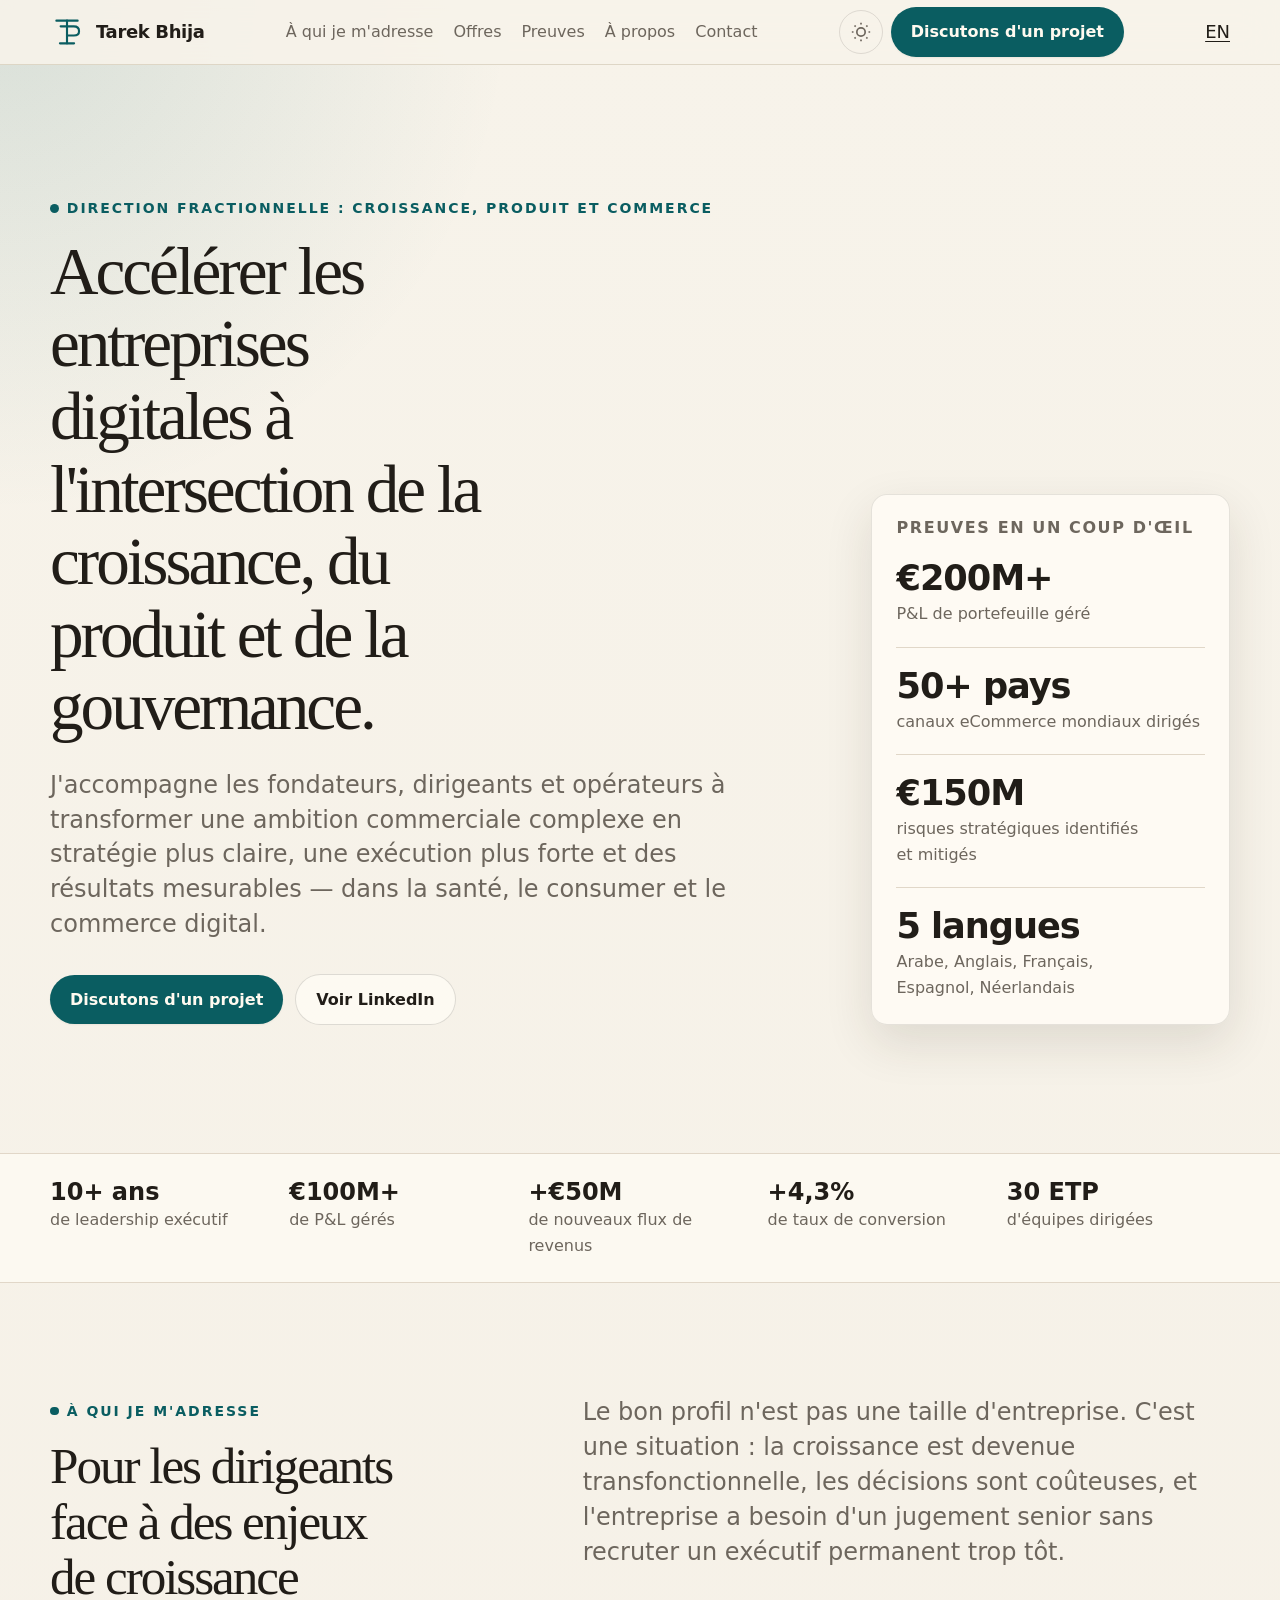
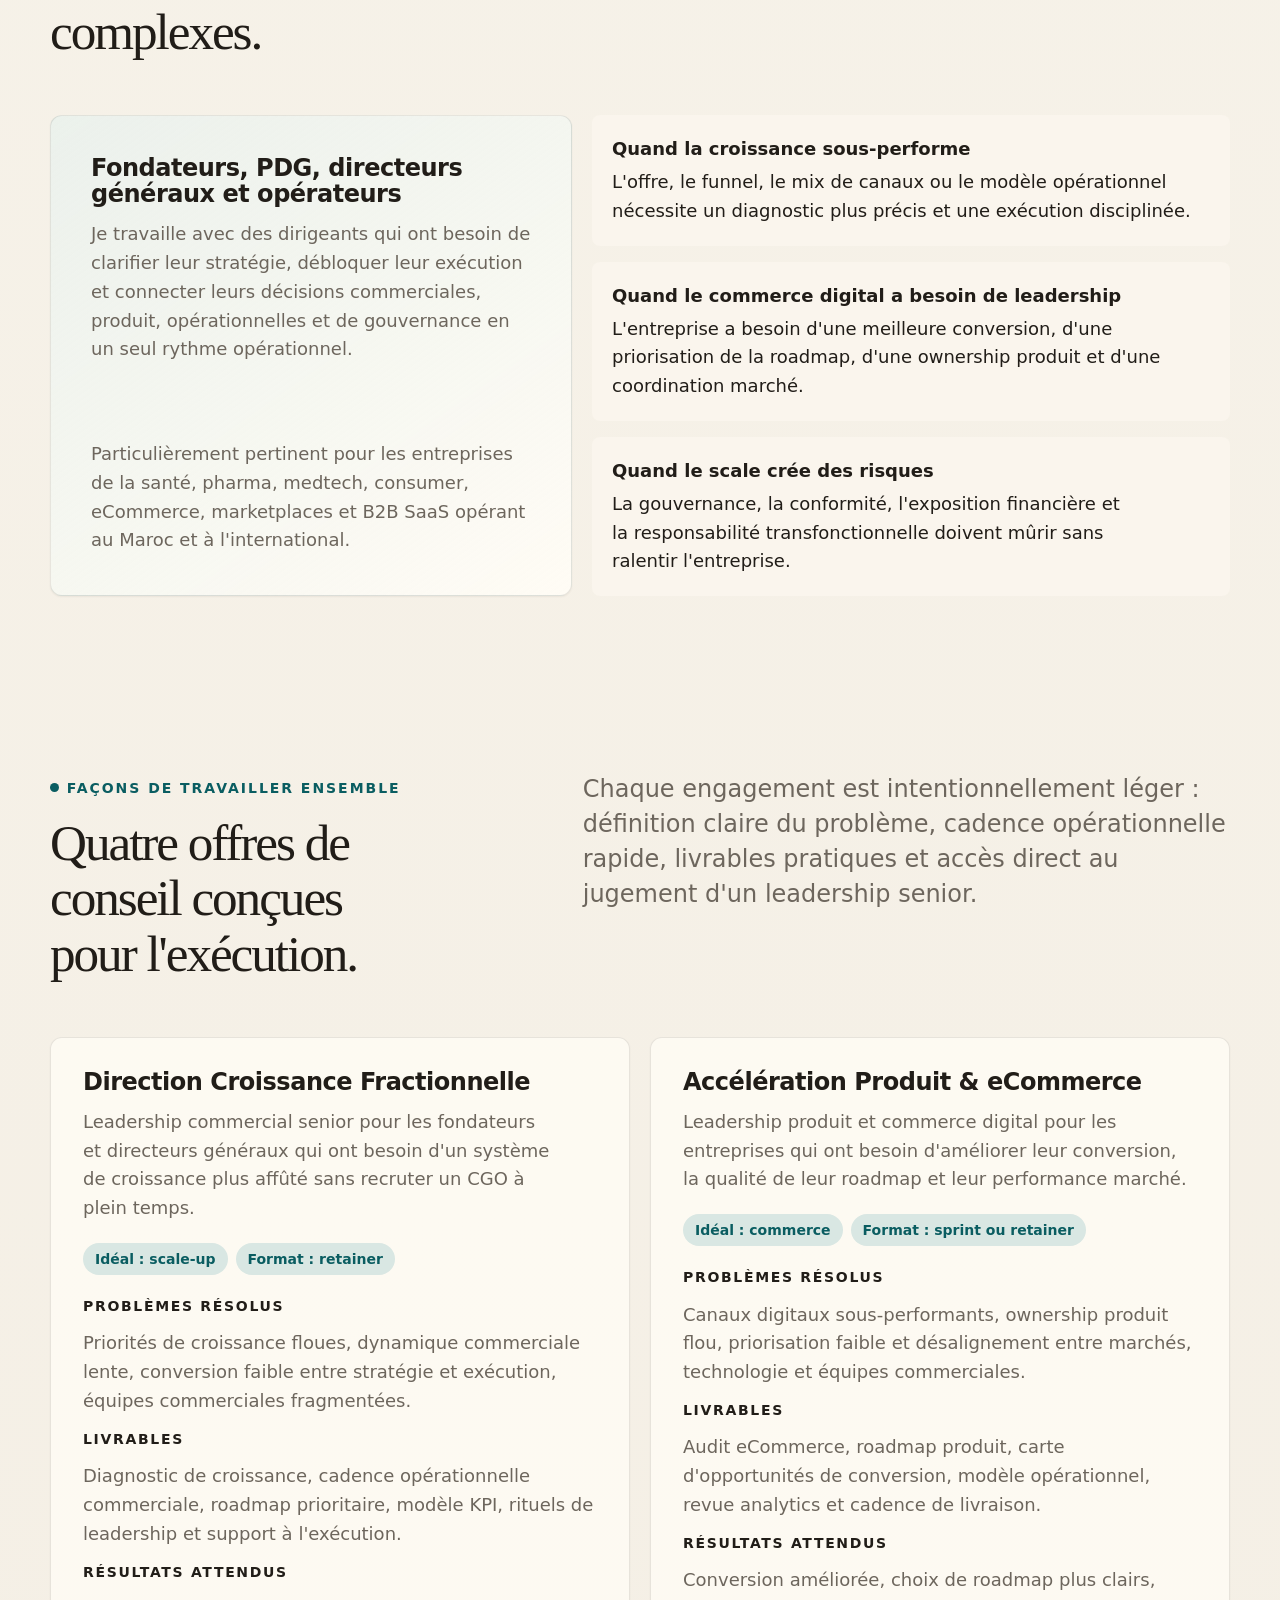
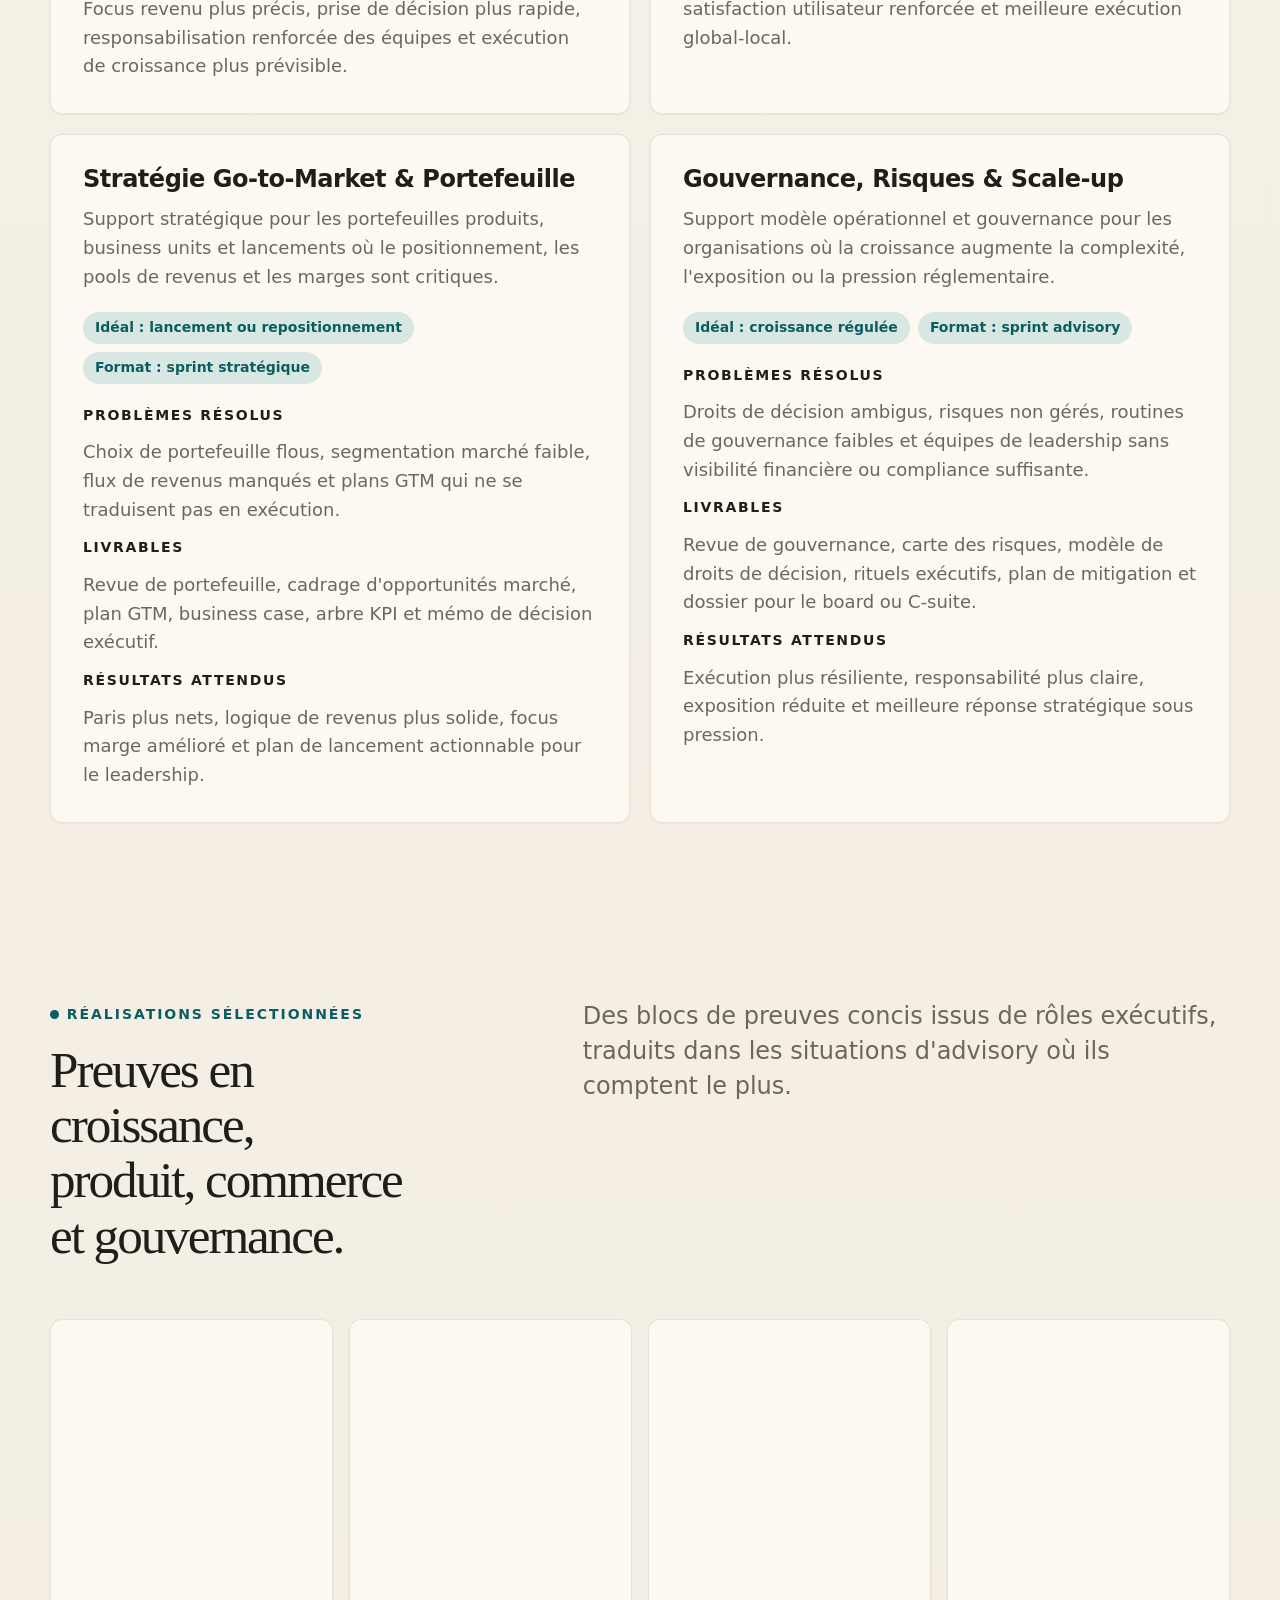
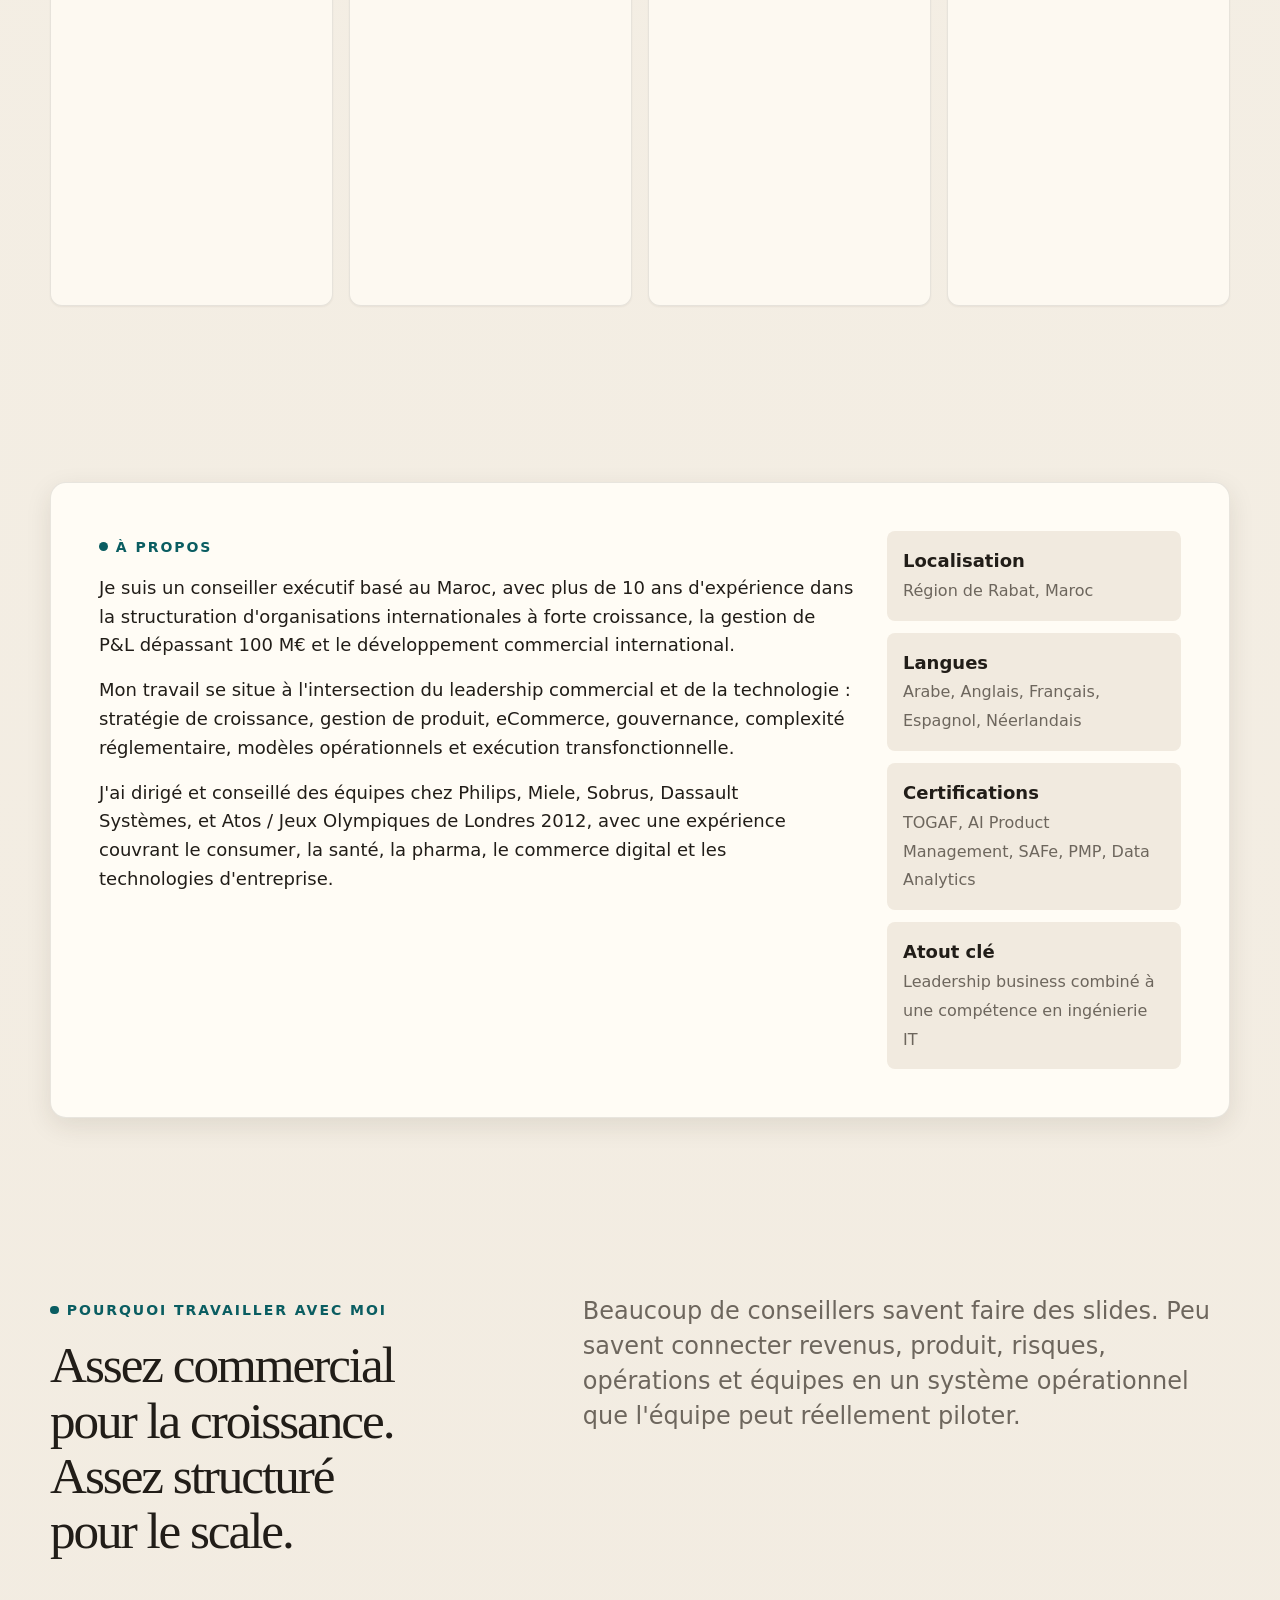
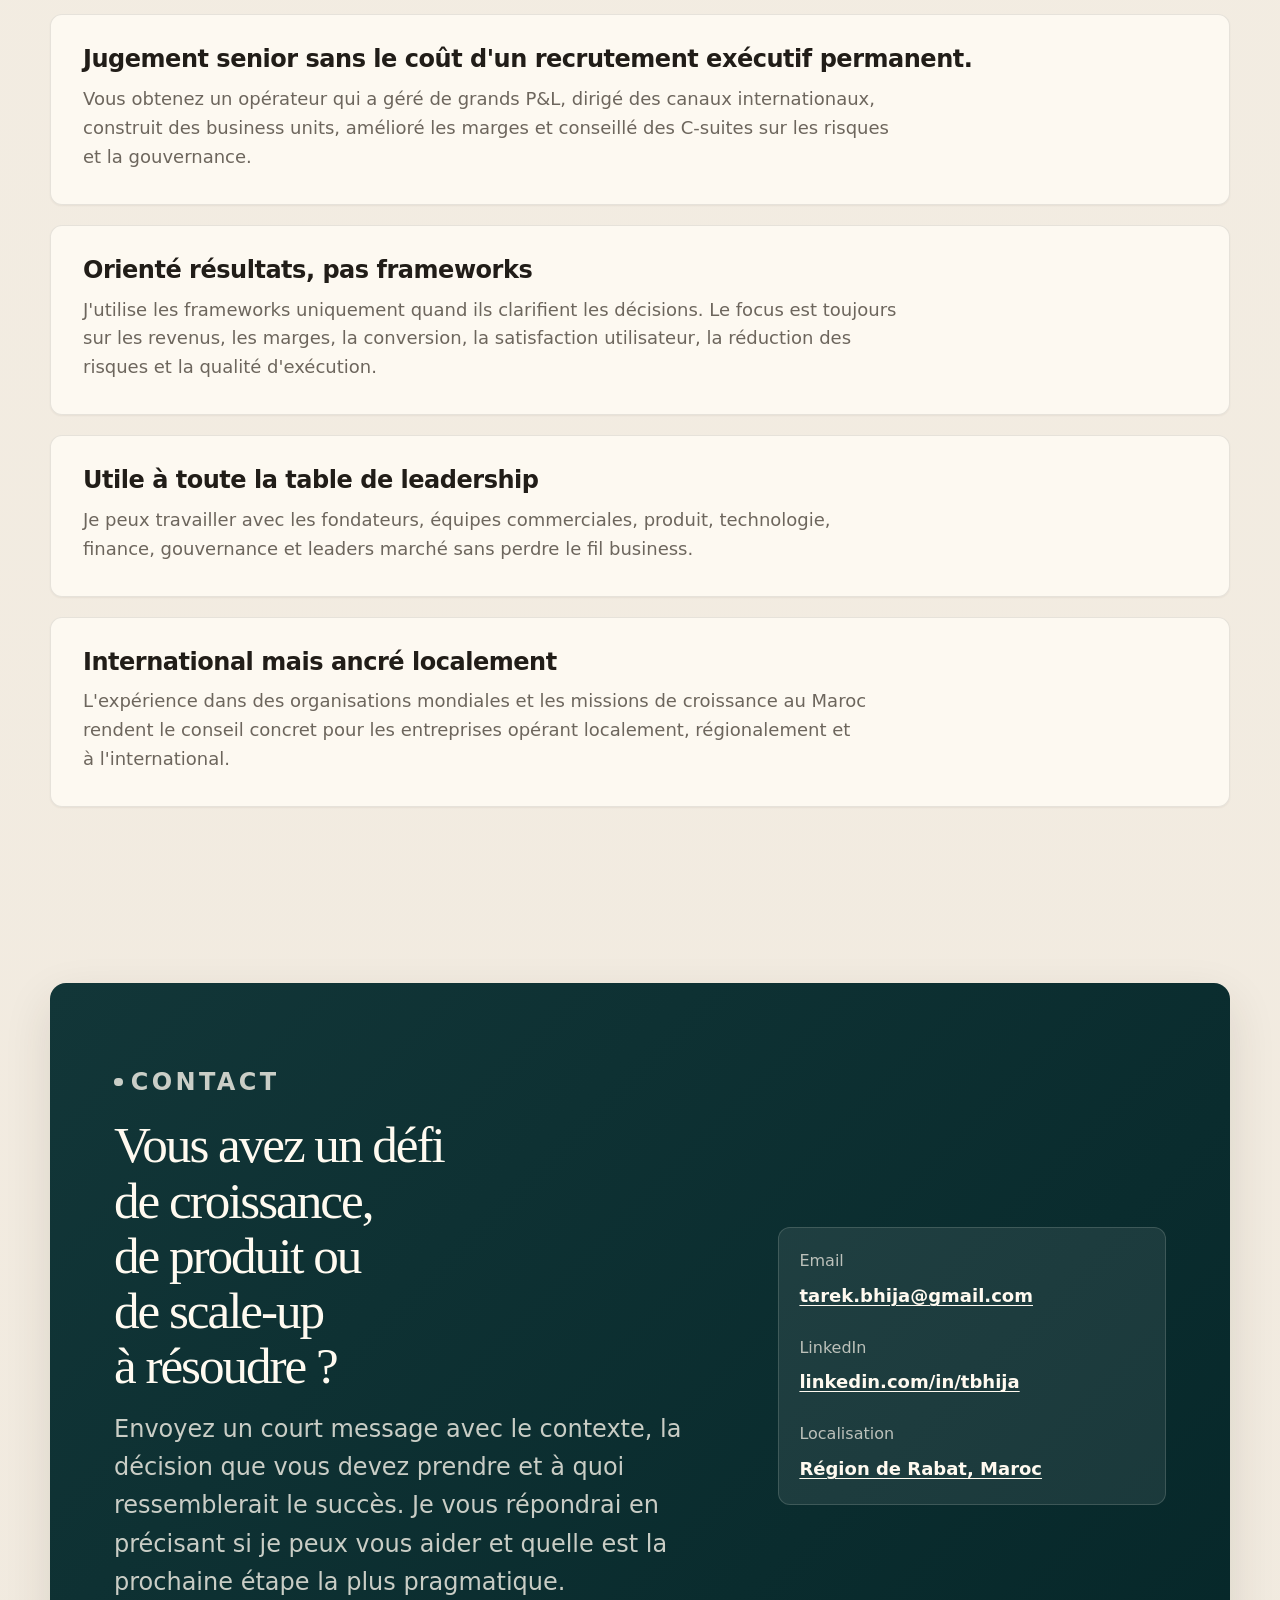
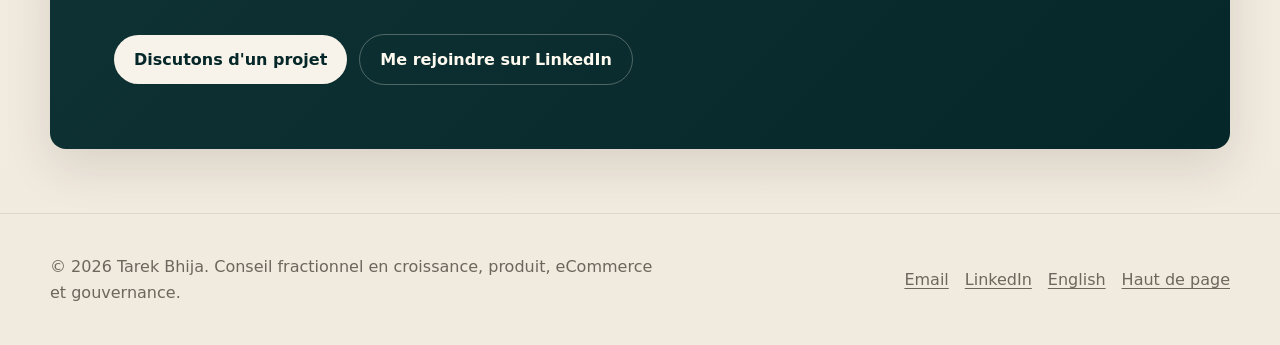
==== commit 06e1df40: "Update index.html" ====
--- a/fr/index.html
+++ b/fr/index.html
@@ -361,7 +361,9 @@
               Beaucoup de conseillers savent faire des slides. Peu savent connecter revenus, produit, risques, opérations et équipes en un système opérationnel que l'équipe peut réellement piloter.
             </p>
           </div>
-<article class="why-card">
+
+          <div class="why-stack">
+            <article class="why-card">
 
   <div class="why-card-text">
     <h3>Jugement senior sans le coût d'un recrutement exécutif permanent.</h3>
@@ -370,7 +372,6 @@
     </p>
   </div>
 </article>
-          <div class="why-stack">
               <article class="why-card">
                 <h3>Orienté résultats, pas frameworks</h3>
                 <p>J'utilise les frameworks uniquement quand ils clarifient les décisions. Le focus est toujours sur les revenus, les marges, la conversion, la satisfaction utilisateur, la réduction des risques et la qualité d'exécution.</p>
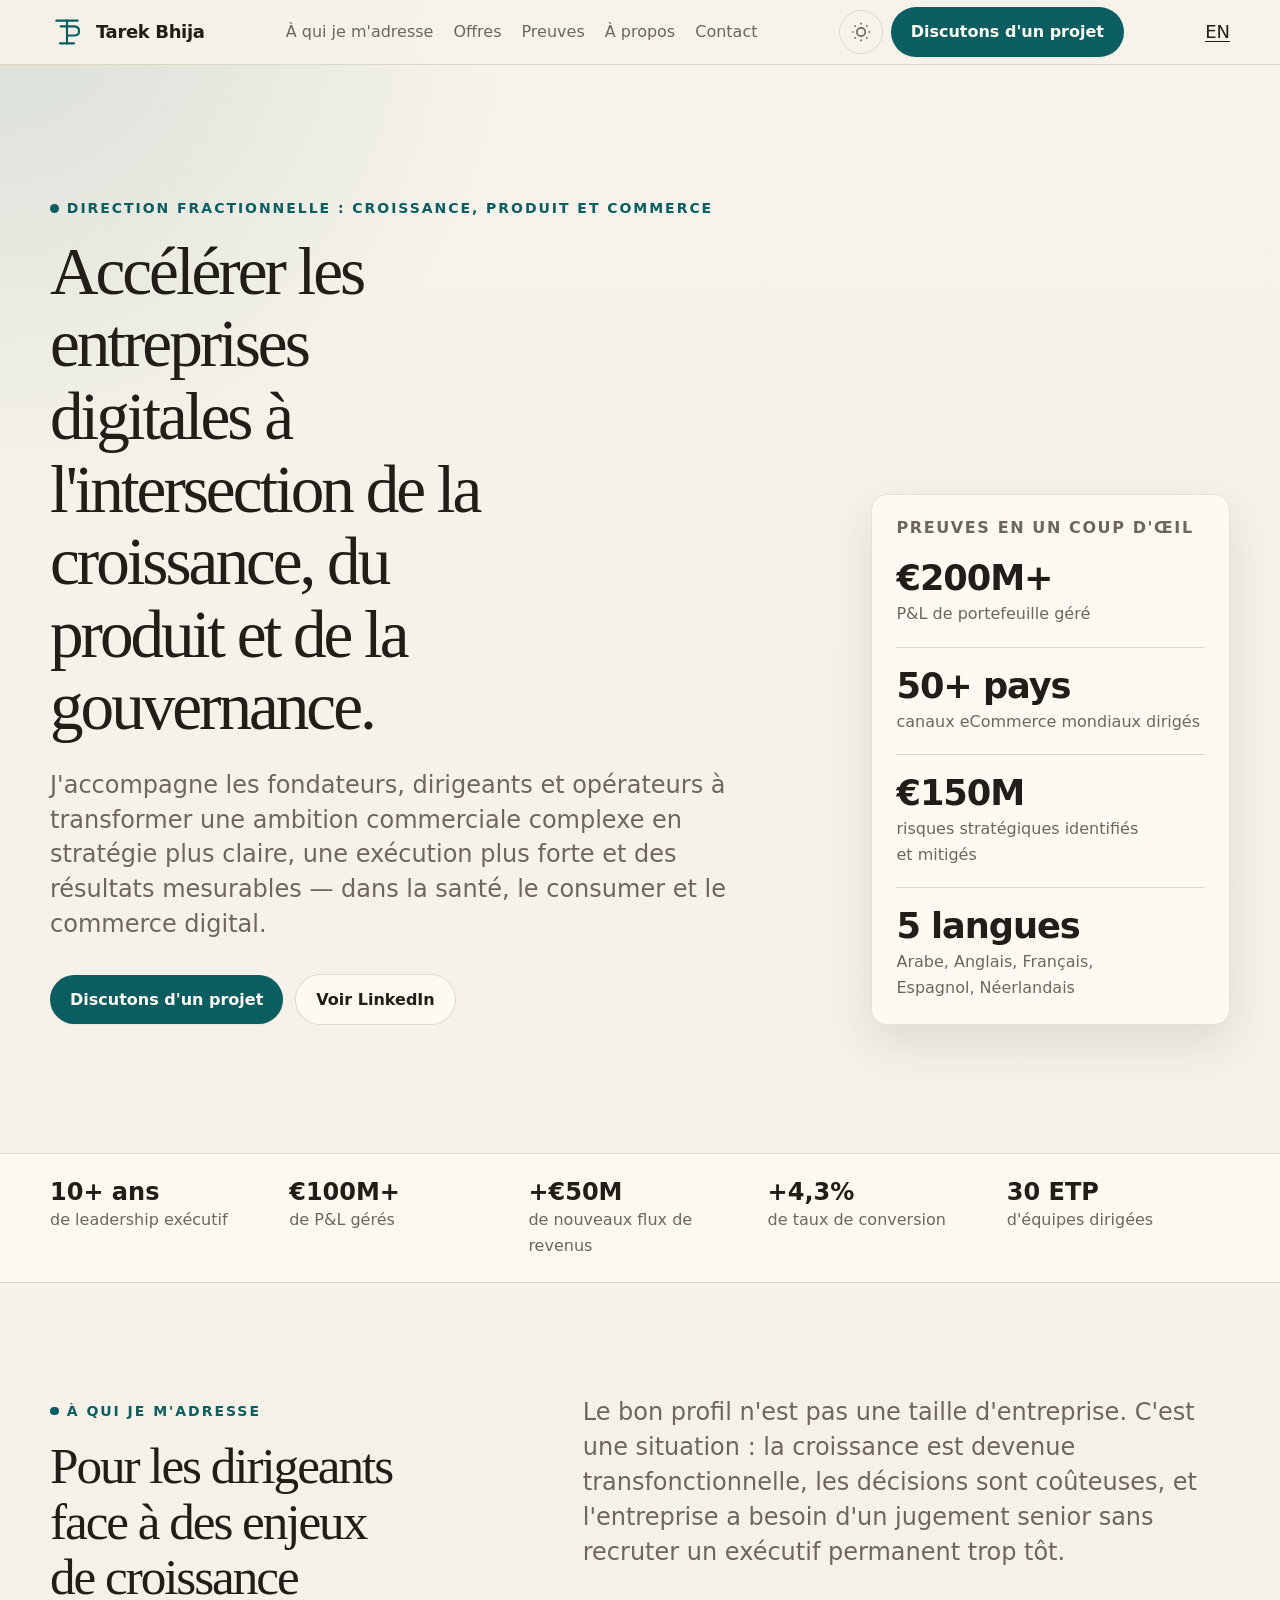
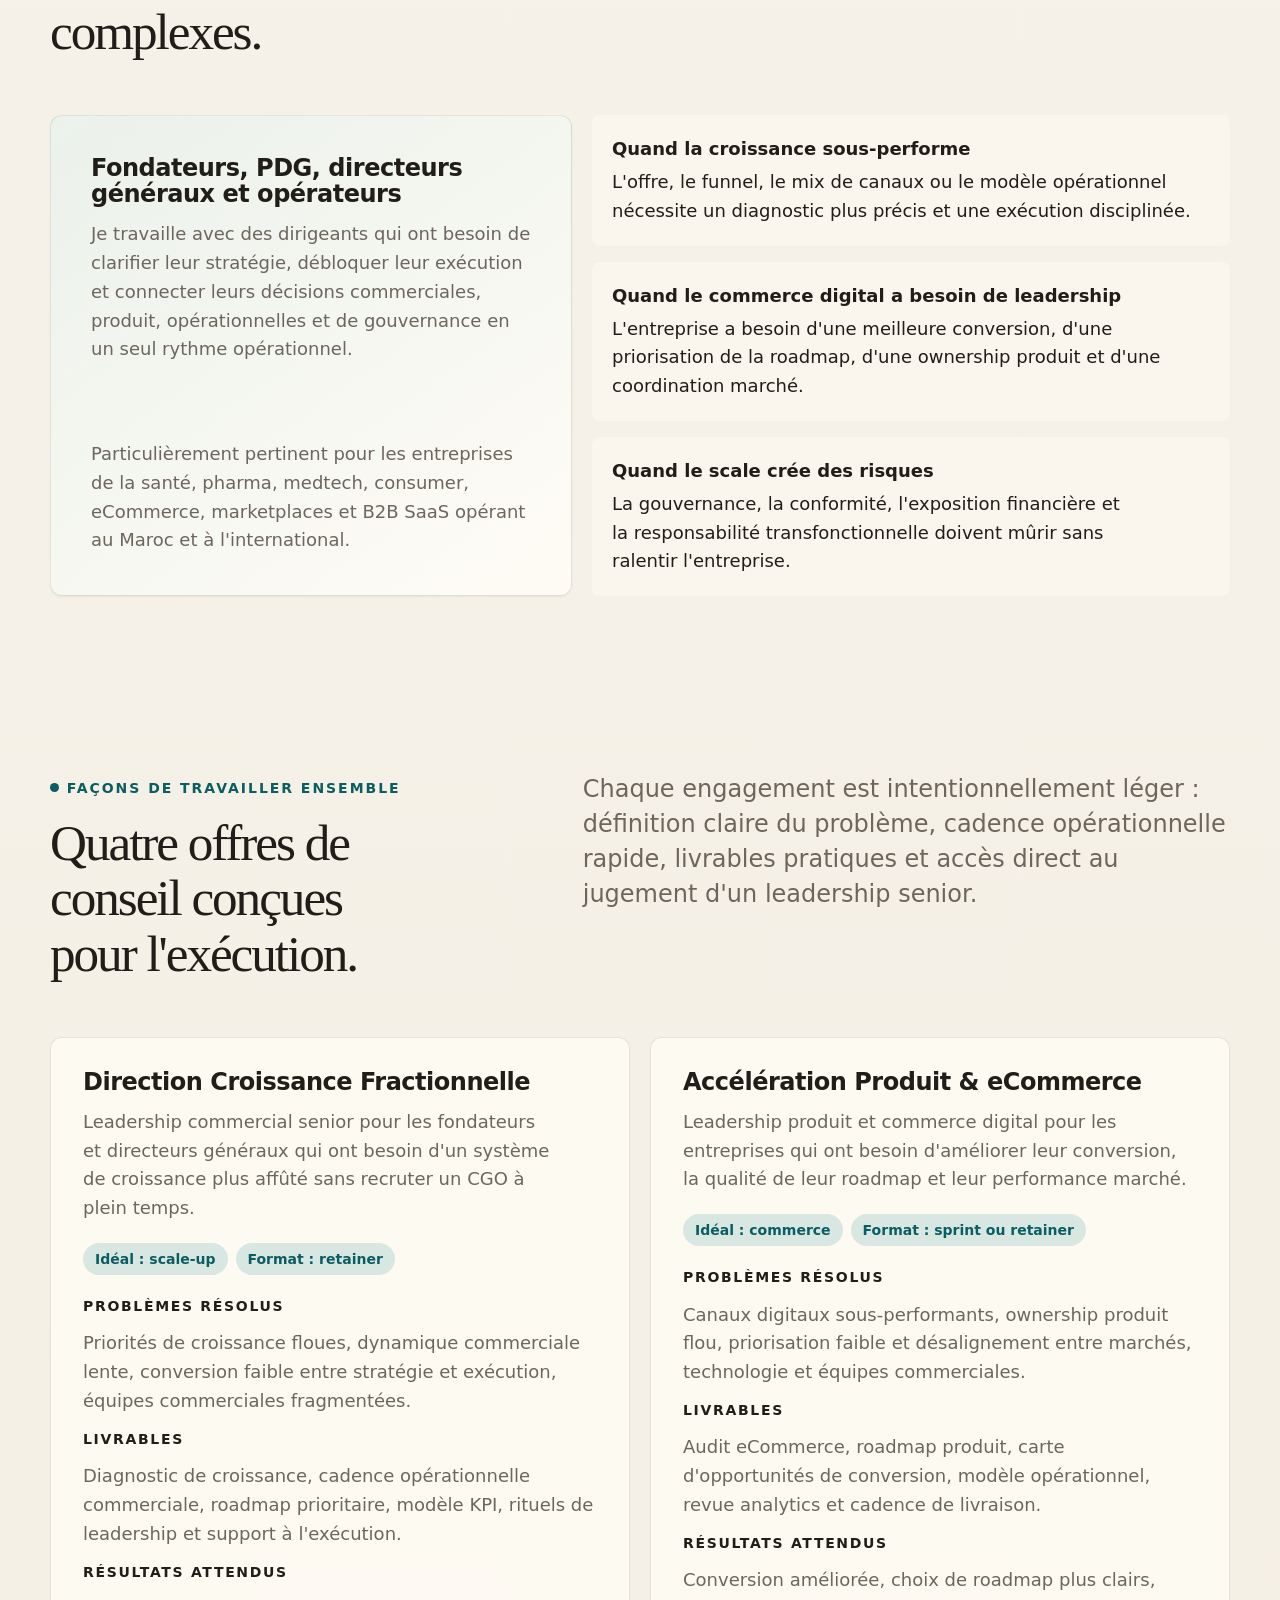
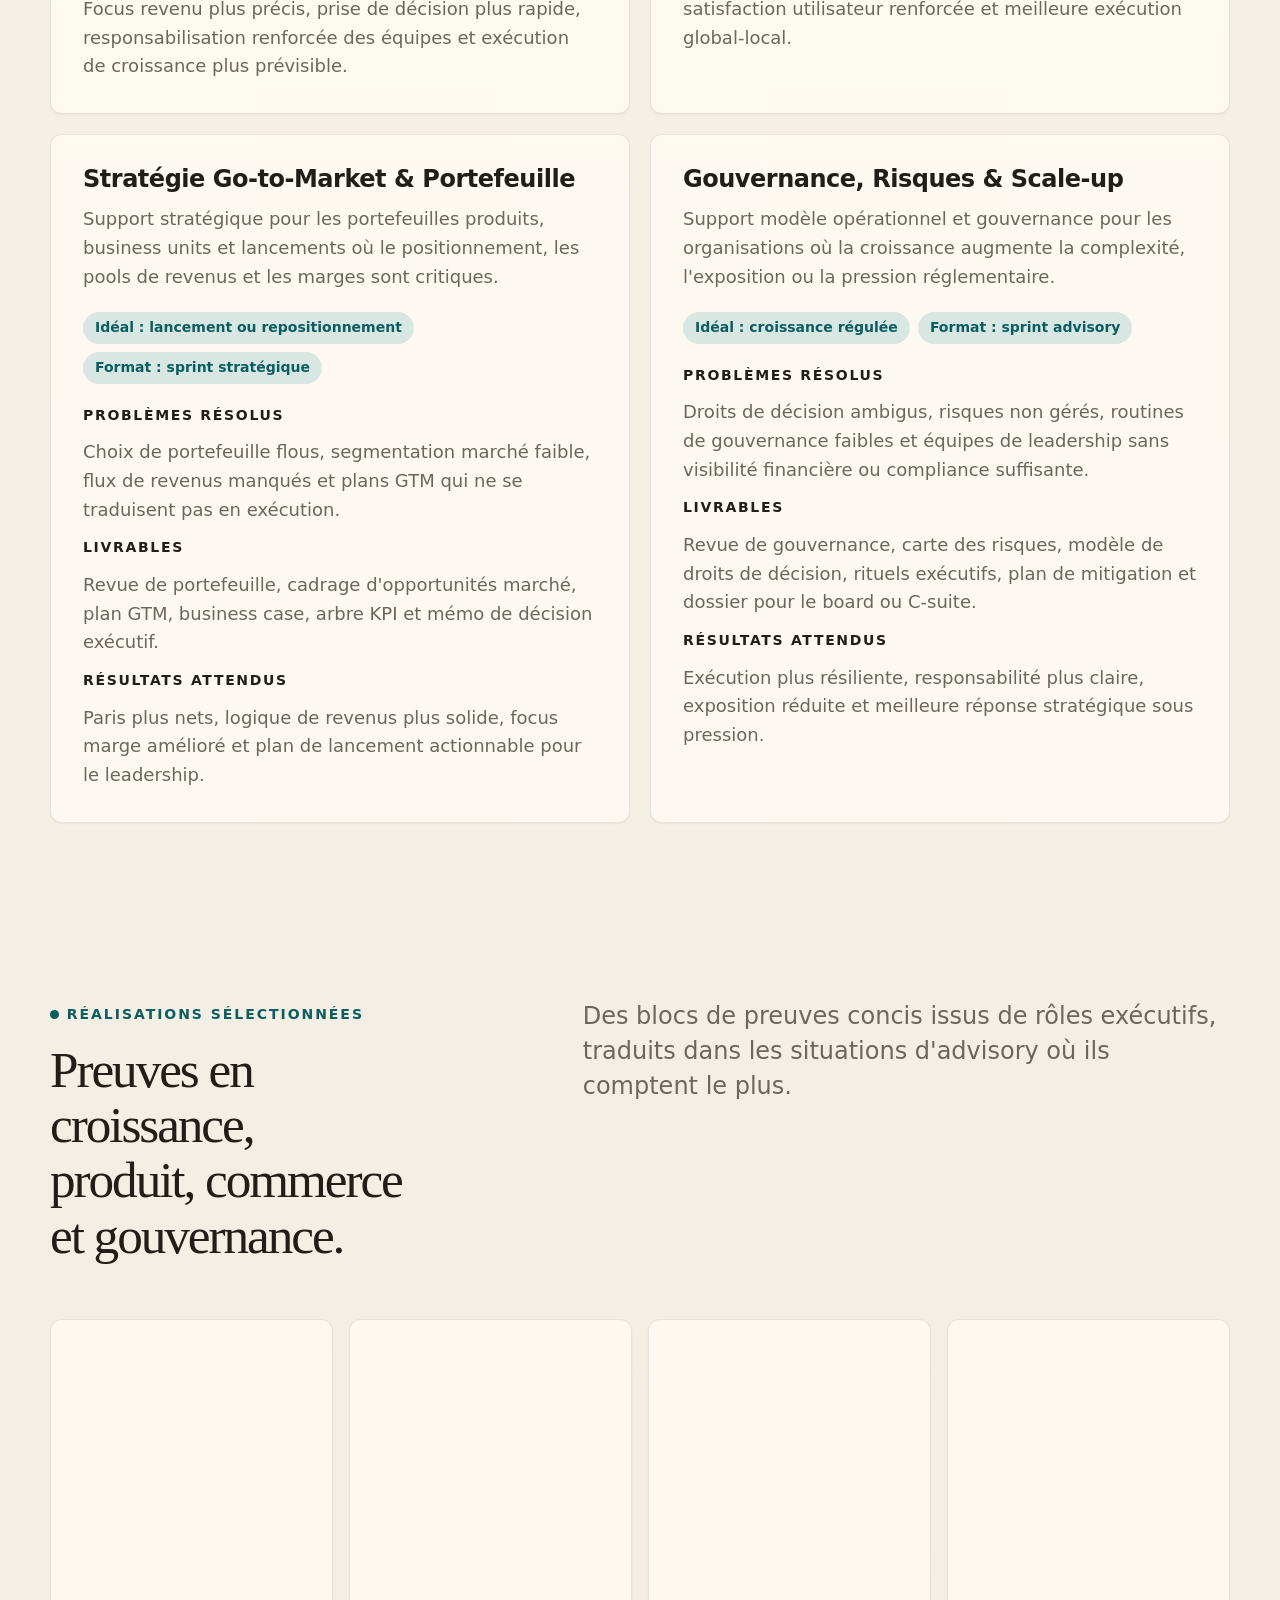
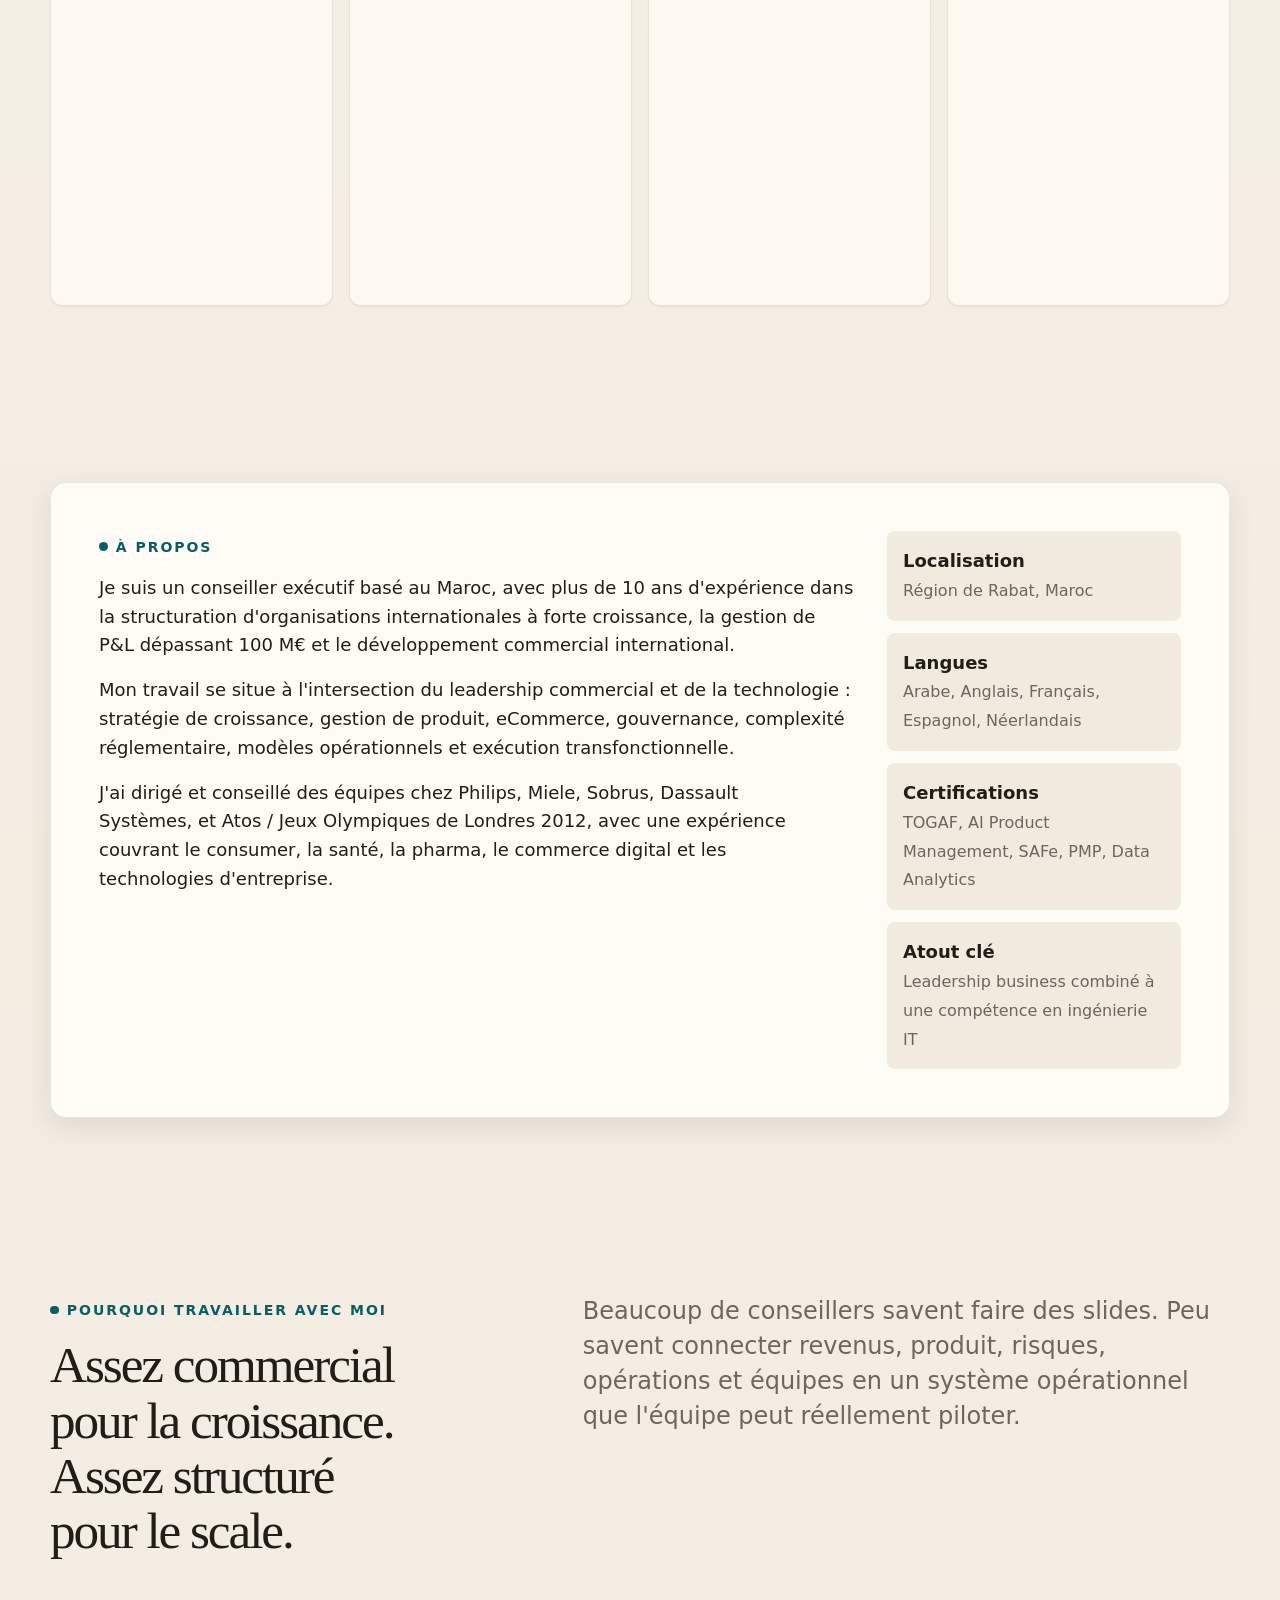
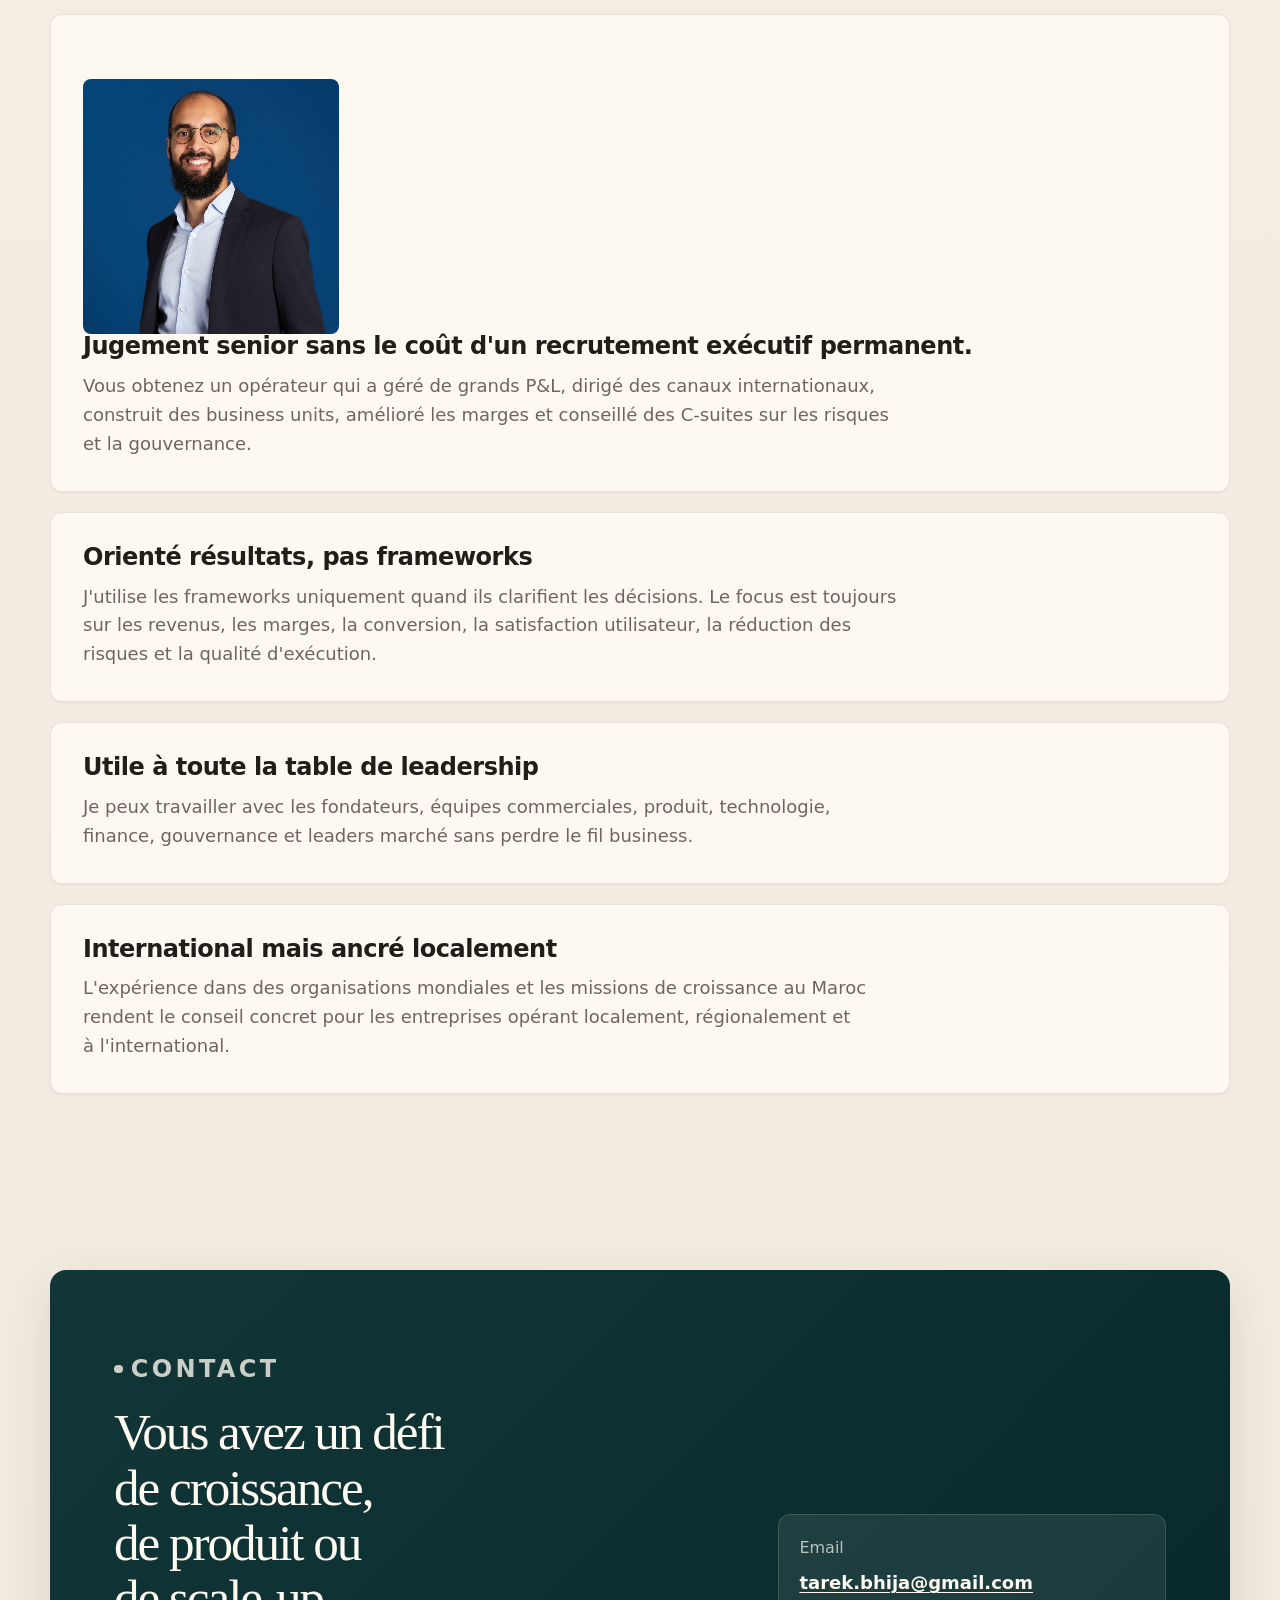
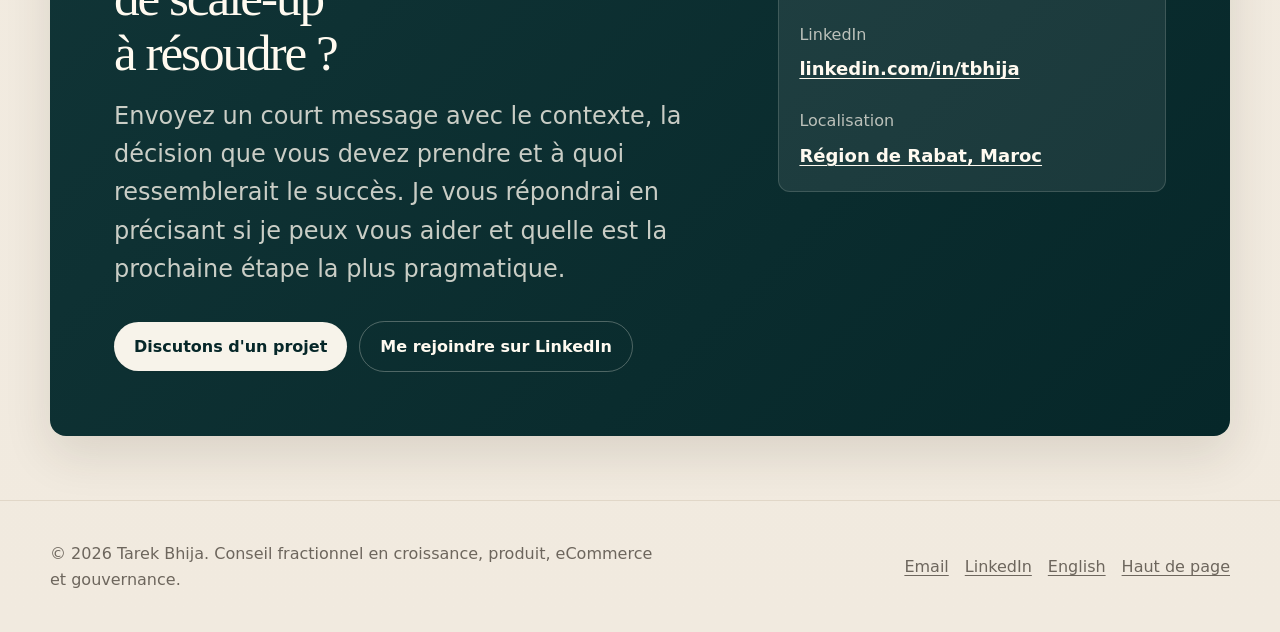
==== commit 483d1a33: "Update index.html" ====
--- a/fr/index.html
+++ b/fr/index.html
@@ -364,7 +364,13 @@
 
           <div class="why-stack">
             <article class="why-card">
-
+<img
+  src="../assets/tarek.png"
+  alt="Tarek Bhija — conseiller exécutif fractionnel"
+  class="why-card-photo"
+  width="256"
+  height="255"
+/>
   <div class="why-card-text">
     <h3>Jugement senior sans le coût d'un recrutement exécutif permanent.</h3>
     <p>
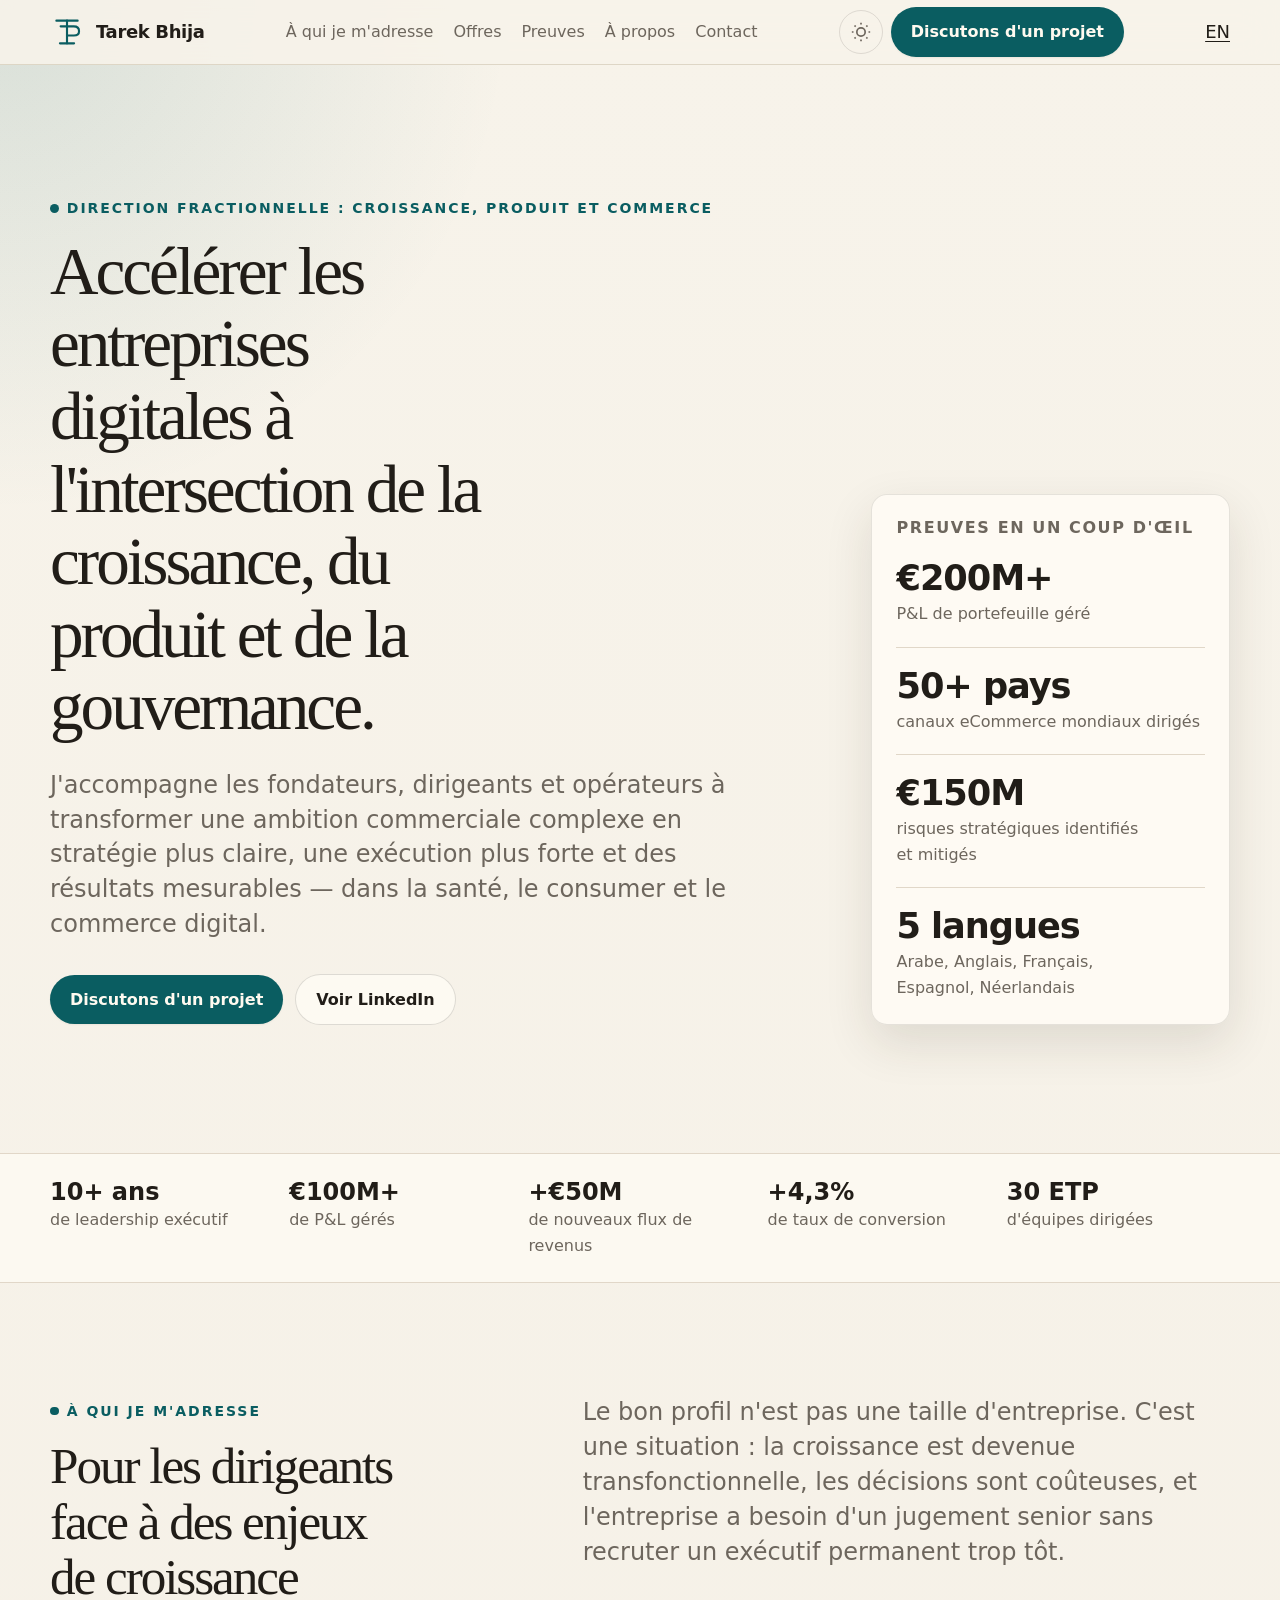
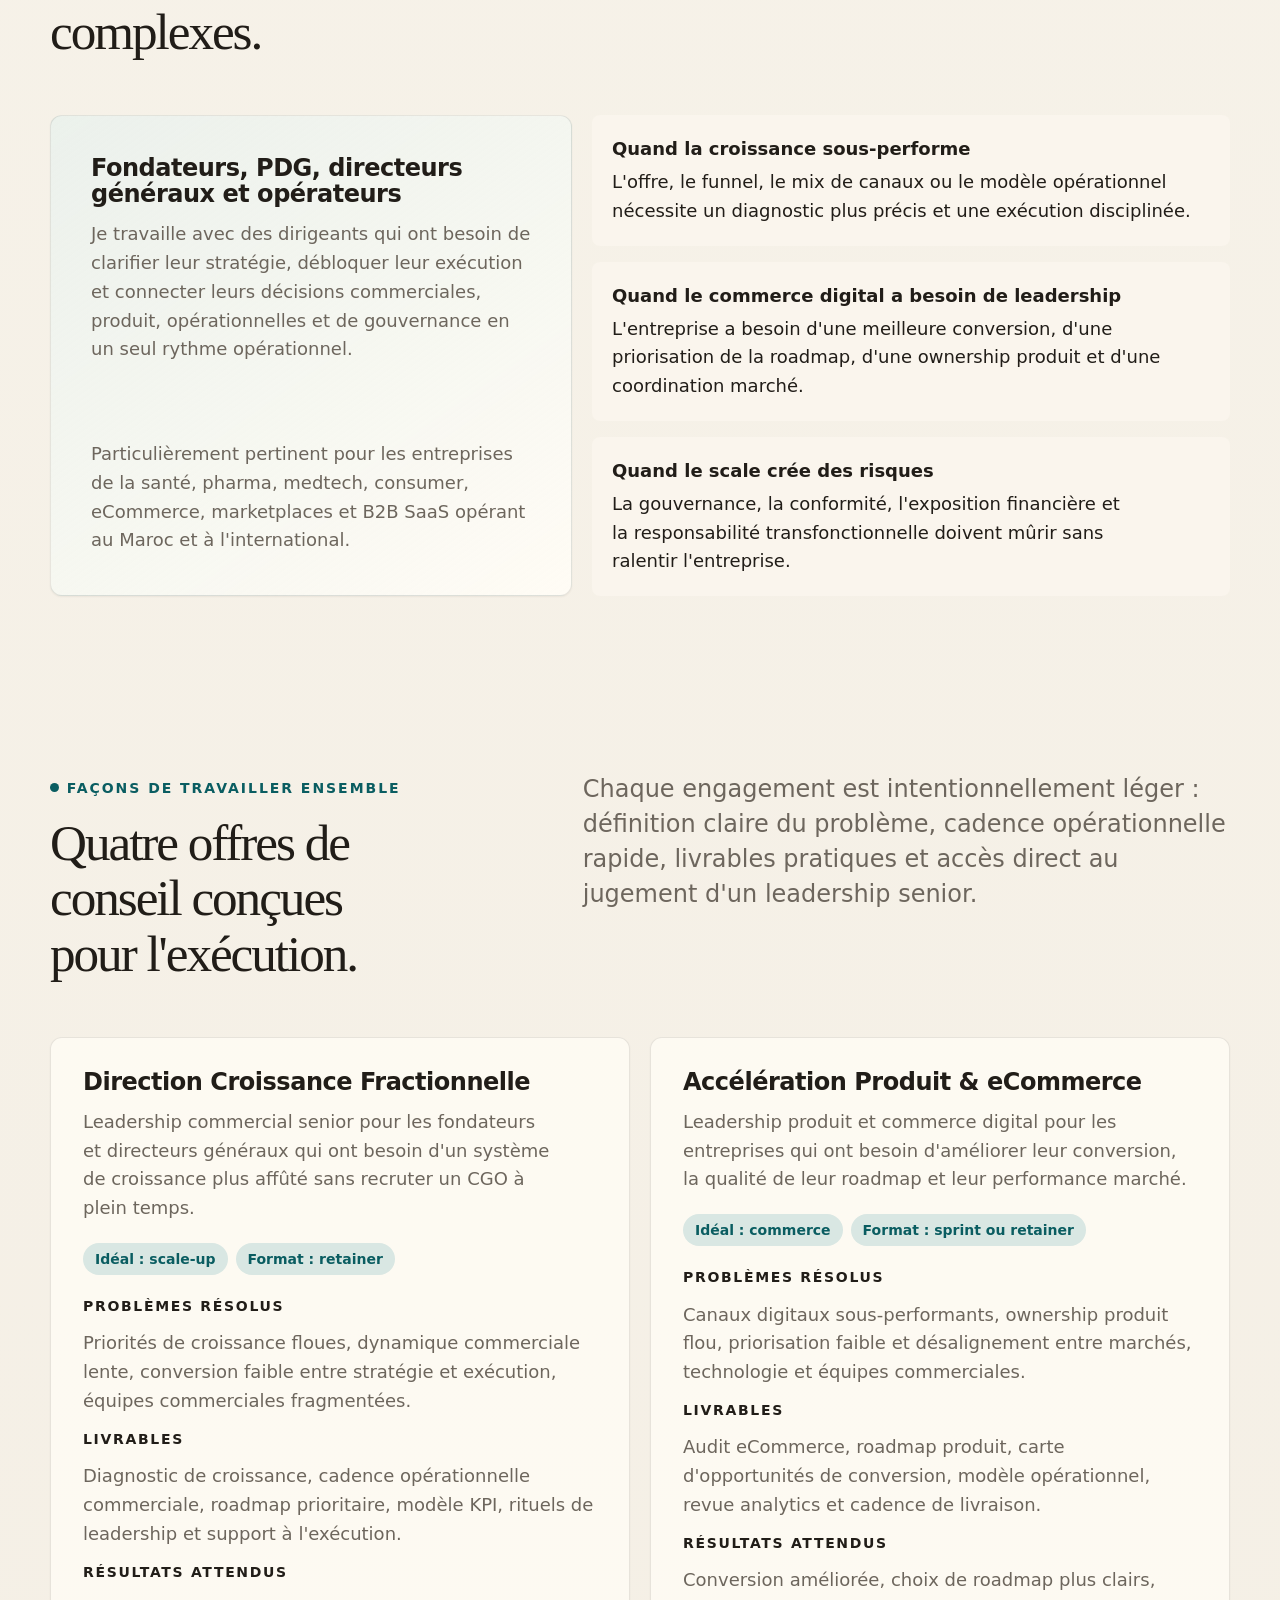
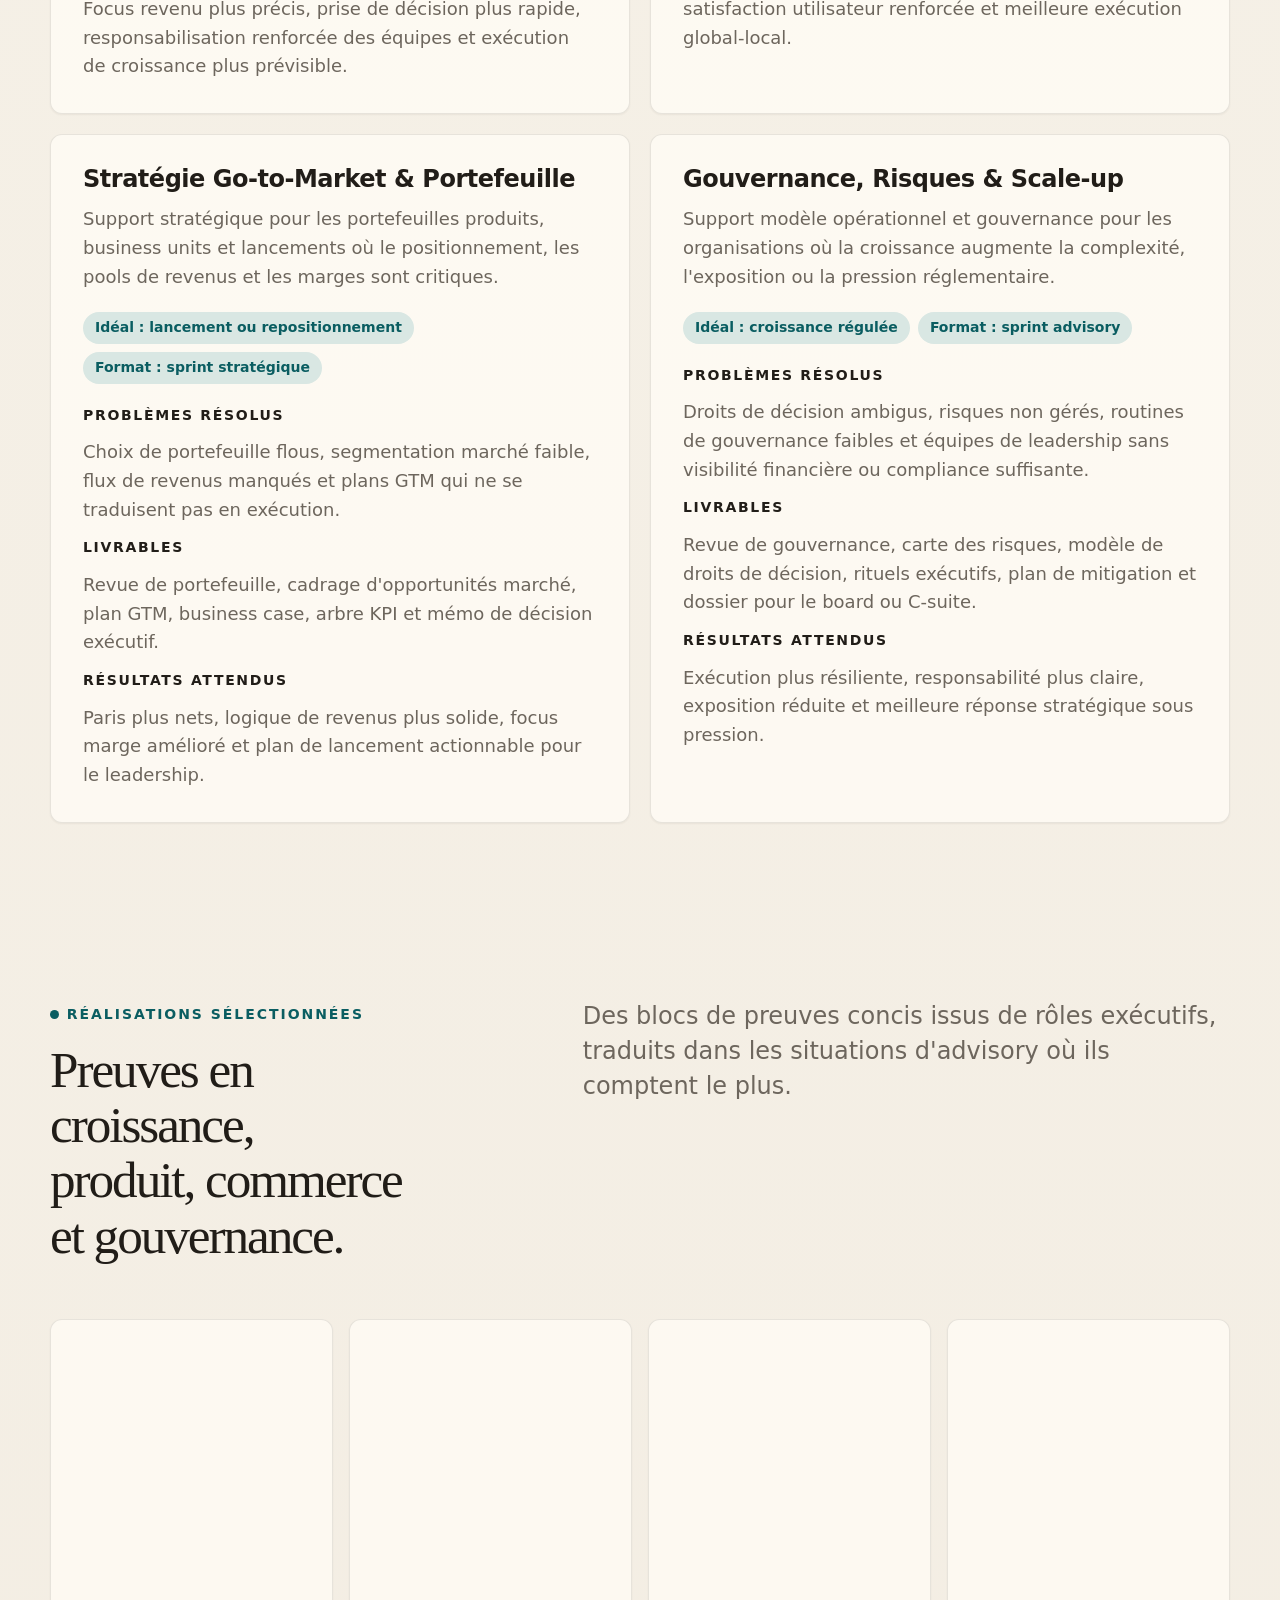
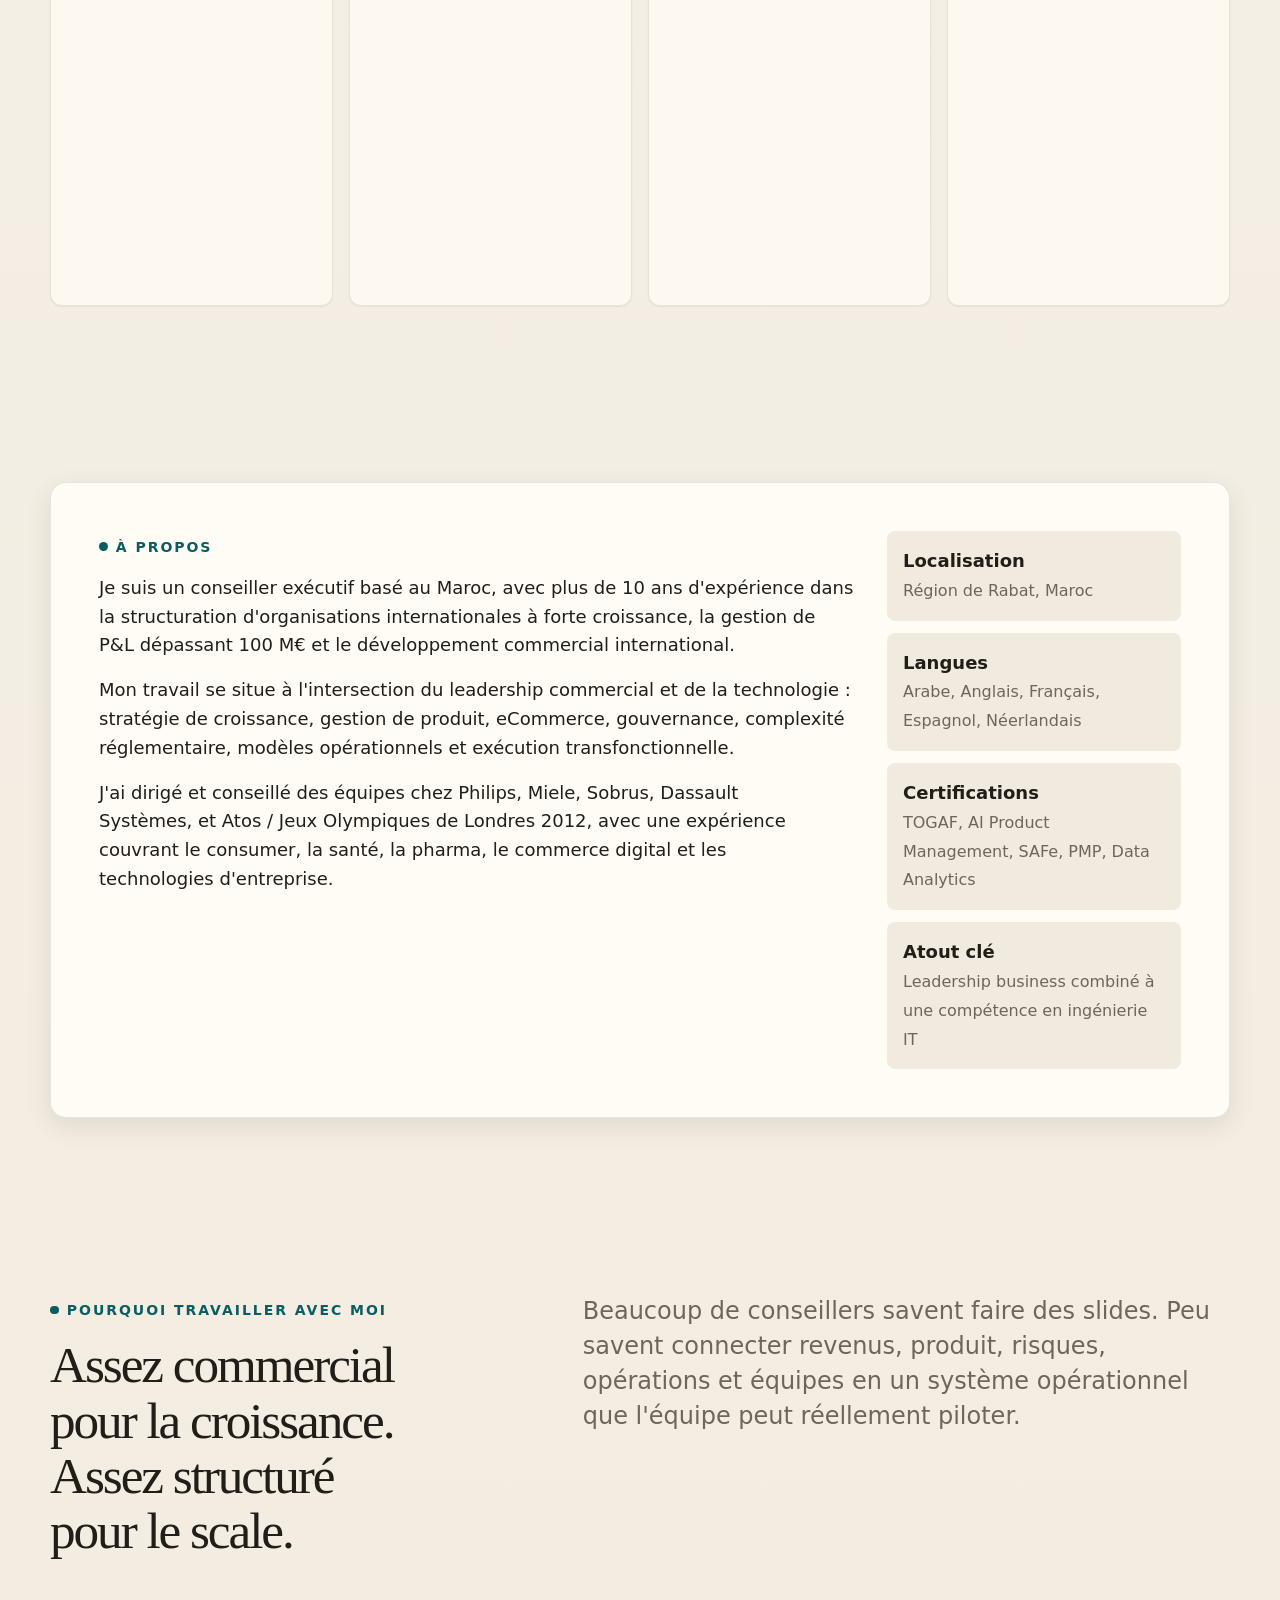
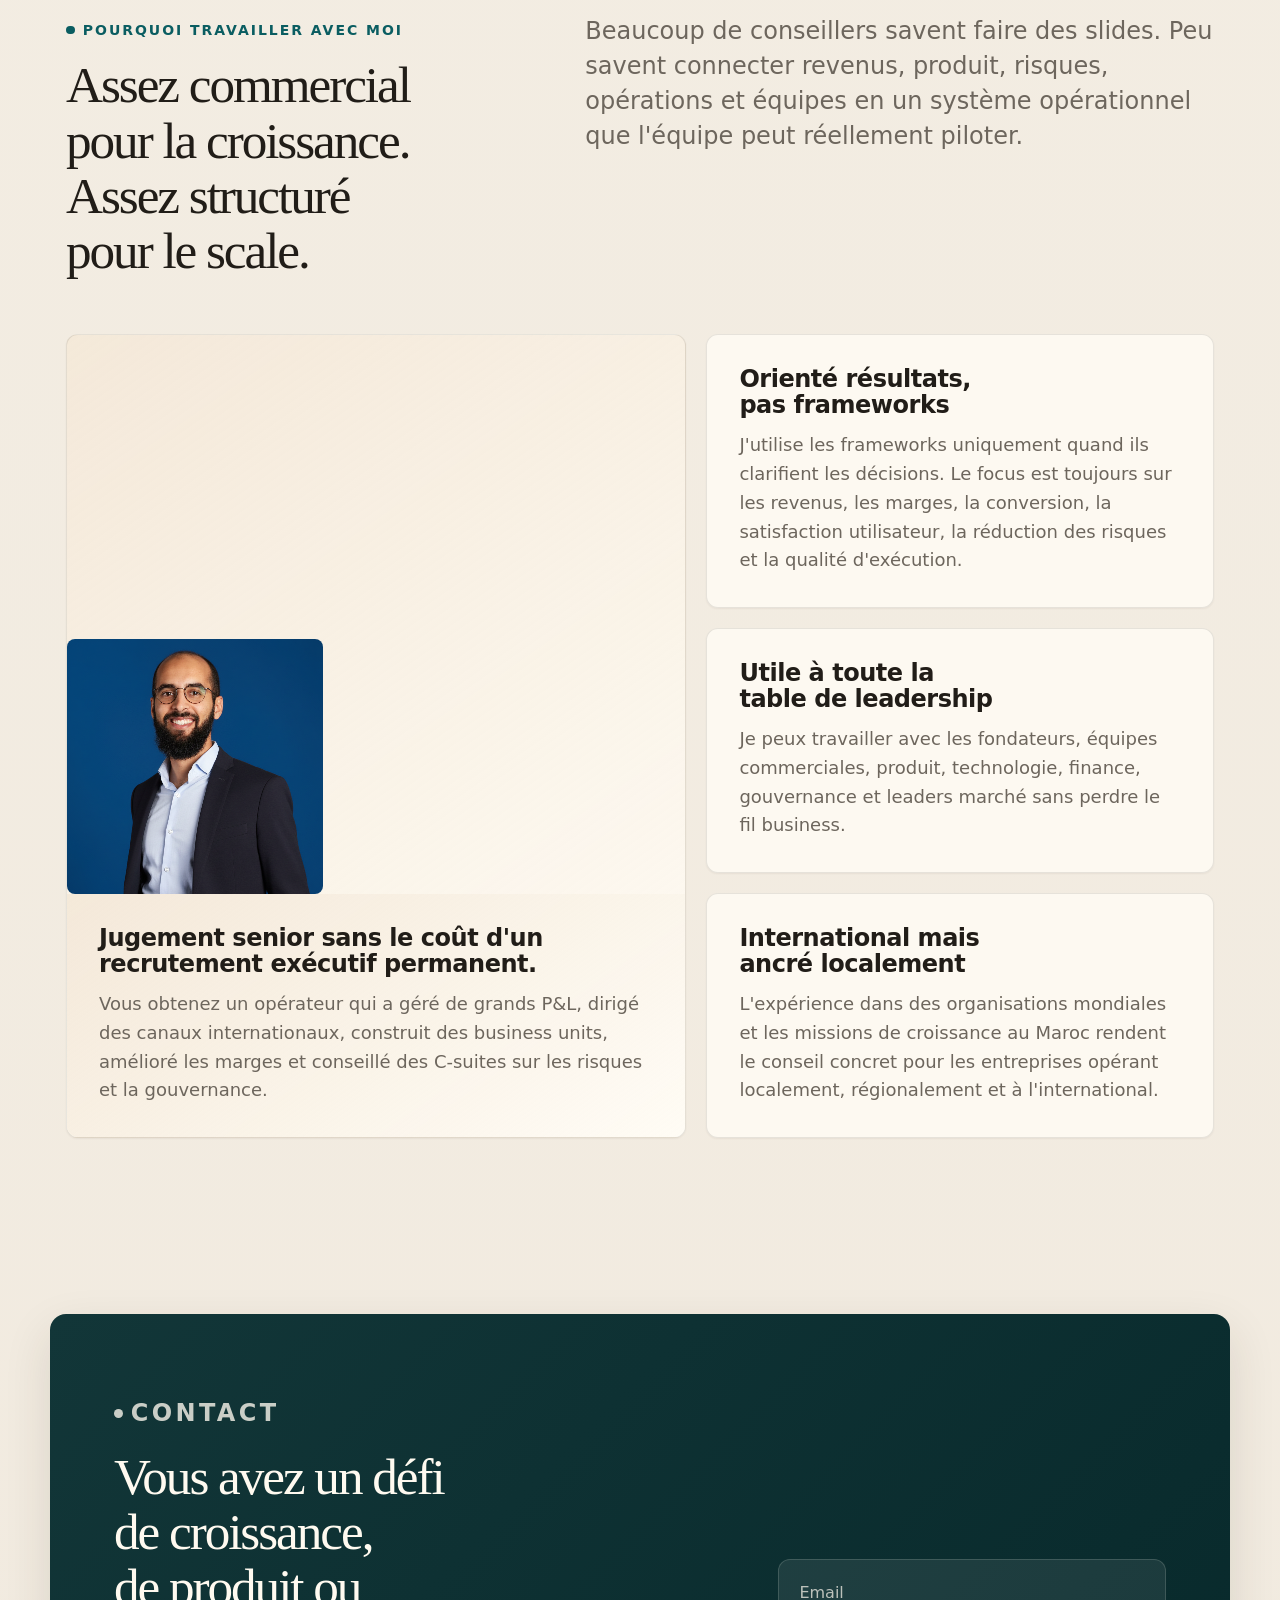
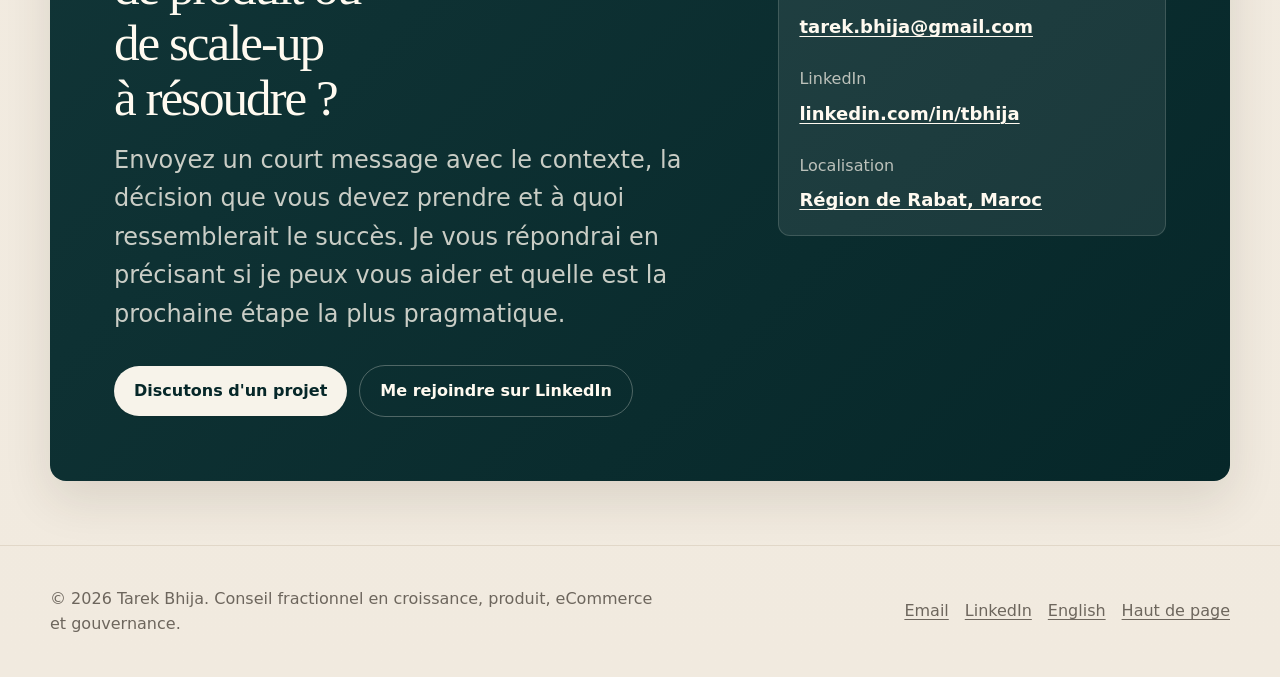
==== commit adb023cf: "Update index.html" ====
--- a/fr/index.html
+++ b/fr/index.html
@@ -362,35 +362,46 @@
             </p>
           </div>
 
-          <div class="why-stack">
-            <article class="why-card">
-<img
-  src="../assets/tarek.png"
-  alt="Tarek Bhija — conseiller exécutif fractionnel"
-  class="why-card-photo"
-  width="256"
-  height="255"
-/>
-  <div class="why-card-text">
-    <h3>Jugement senior sans le coût d'un recrutement exécutif permanent.</h3>
-    <p>
-      Vous obtenez un opérateur qui a géré de grands P&L, dirigé des canaux internationaux, construit des business units, amélioré les marges et conseillé des C-suites sur les risques et la gouvernance.
+          <div class="container">
+  <div class="section-header">
+    <div>
+      <p class="eyebrow">Pourquoi travailler avec moi</p>
+      <h2>Assez commercial pour la croissance. Assez structuré pour le scale.</h2>
+    </div>
+    <p class="section-lede">
+      Beaucoup de conseillers savent faire des slides. Peu savent connecter revenus, produit, risques, opérations et équipes en un système opérationnel que l'équipe peut réellement piloter.
     </p>
   </div>
-</article>
-              <article class="why-card">
-                <h3>Orienté résultats, pas frameworks</h3>
-                <p>J'utilise les frameworks uniquement quand ils clarifient les décisions. Le focus est toujours sur les revenus, les marges, la conversion, la satisfaction utilisateur, la réduction des risques et la qualité d'exécution.</p>
-              </article>
-              <article class="why-card">
-                <h3>Utile à toute la table de leadership</h3>
-                <p>Je peux travailler avec les fondateurs, équipes commerciales, produit, technologie, finance, gouvernance et leaders marché sans perdre le fil business.</p>
-              </article>
-              <article class="why-card">
-                <h3>International mais ancré localement</h3>
-                <p>L'expérience dans des organisations mondiales et les missions de croissance au Maroc rendent le conseil concret pour les entreprises opérant localement, régionalement et à l'international.</p>
-              </article>
-            </div>
+
+  <div class="why-grid">
+
+    <article class="why-card large">
+      <img src="../assets/tarek.png" alt="Tarek Bhija — conseiller exécutif fractionnel" class="why-card-photo" width="256" height="255" />
+      <div class="why-card-text">
+        <h3>Jugement senior sans le coût d'un recrutement exécutif permanent.</h3>
+        <p>
+          Vous obtenez un opérateur qui a géré de grands P&amp;L, dirigé des canaux internationaux, construit des business units, amélioré les marges et conseillé des C-suites sur les risques et la gouvernance.
+        </p>
+      </div>
+    </article>
+
+    <div class="why-stack">
+      <article class="why-card">
+        <h3>Orienté résultats, pas frameworks</h3>
+        <p>J'utilise les frameworks uniquement quand ils clarifient les décisions. Le focus est toujours sur les revenus, les marges, la conversion, la satisfaction utilisateur, la réduction des risques et la qualité d'exécution.</p>
+      </article>
+      <article class="why-card">
+        <h3>Utile à toute la table de leadership</h3>
+        <p>Je peux travailler avec les fondateurs, équipes commerciales, produit, technologie, finance, gouvernance et leaders marché sans perdre le fil business.</p>
+      </article>
+      <article class="why-card">
+        <h3>International mais ancré localement</h3>
+        <p>L'expérience dans des organisations mondiales et les missions de croissance au Maroc rendent le conseil concret pour les entreprises opérant localement, régionalement et à l'international.</p>
+      </article>
+    </div>
+
+  </div>
+</div>
           </div>
         </div>
       </section>
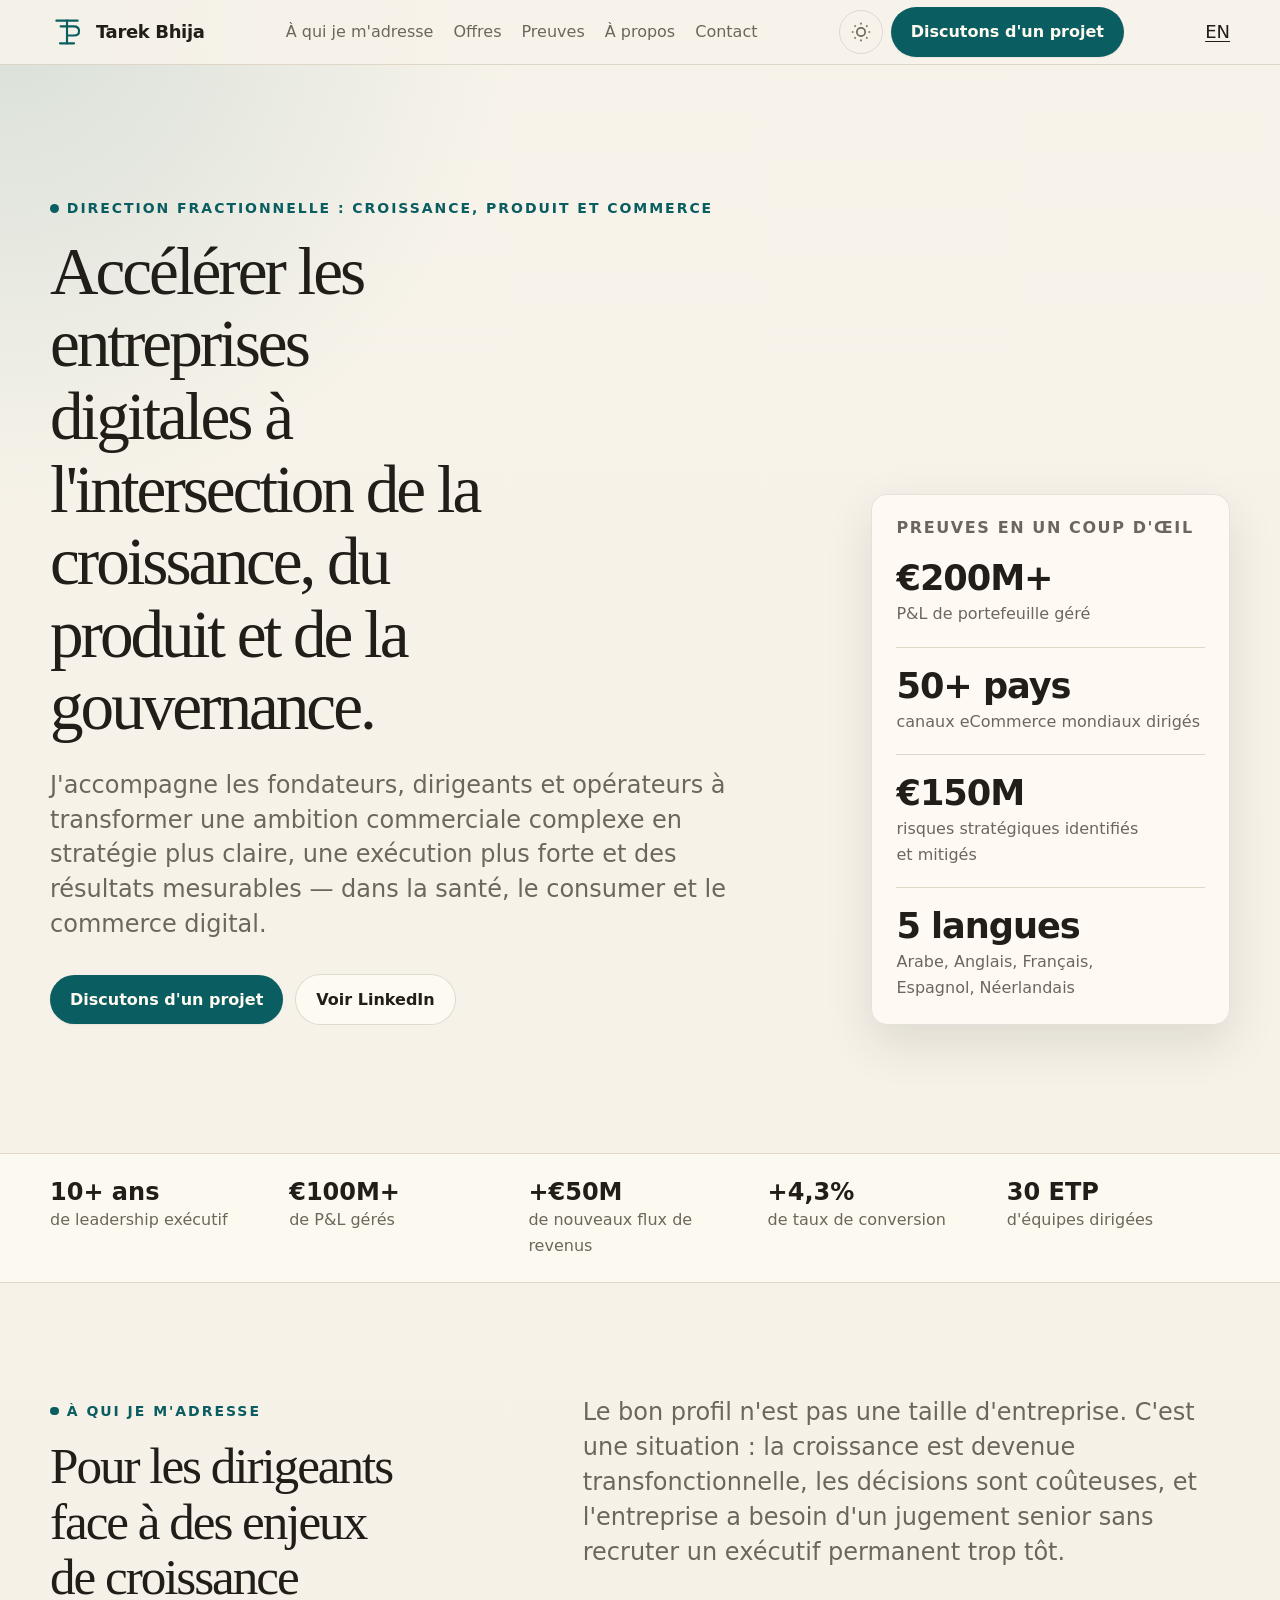
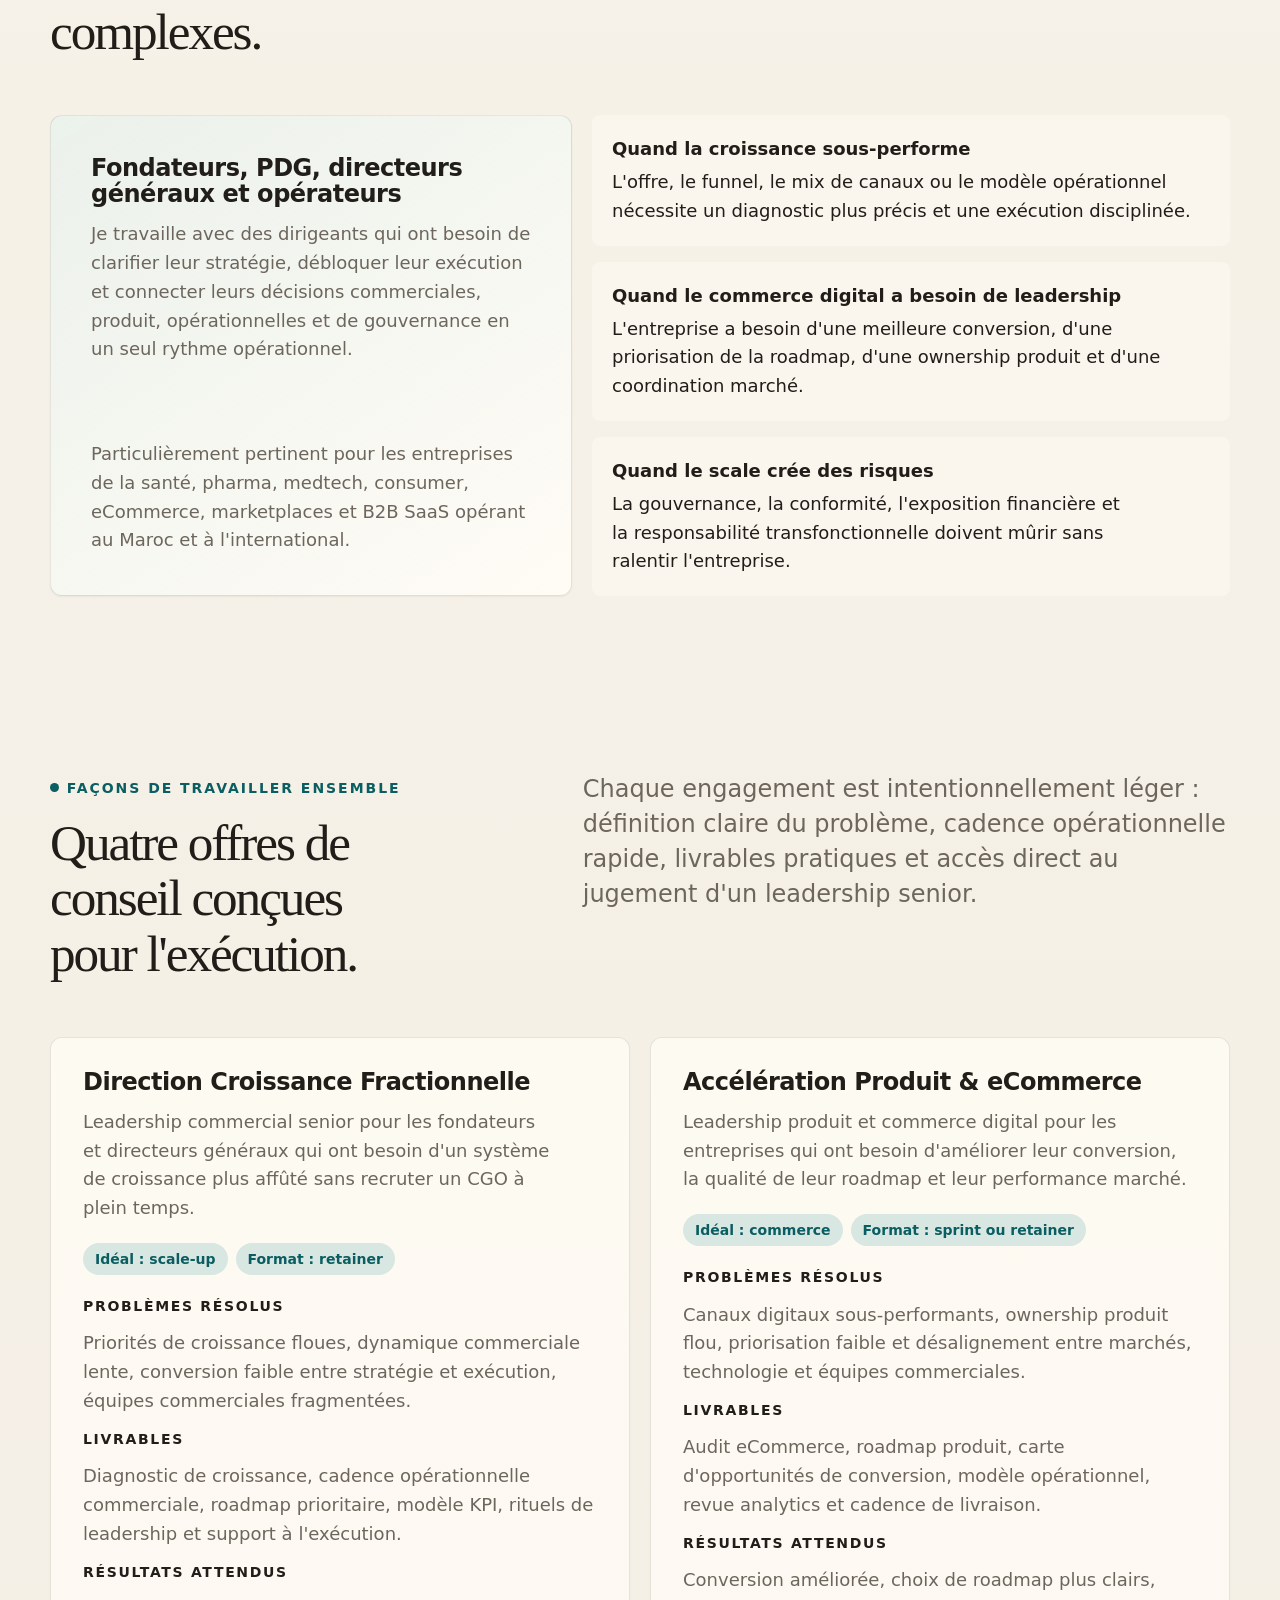
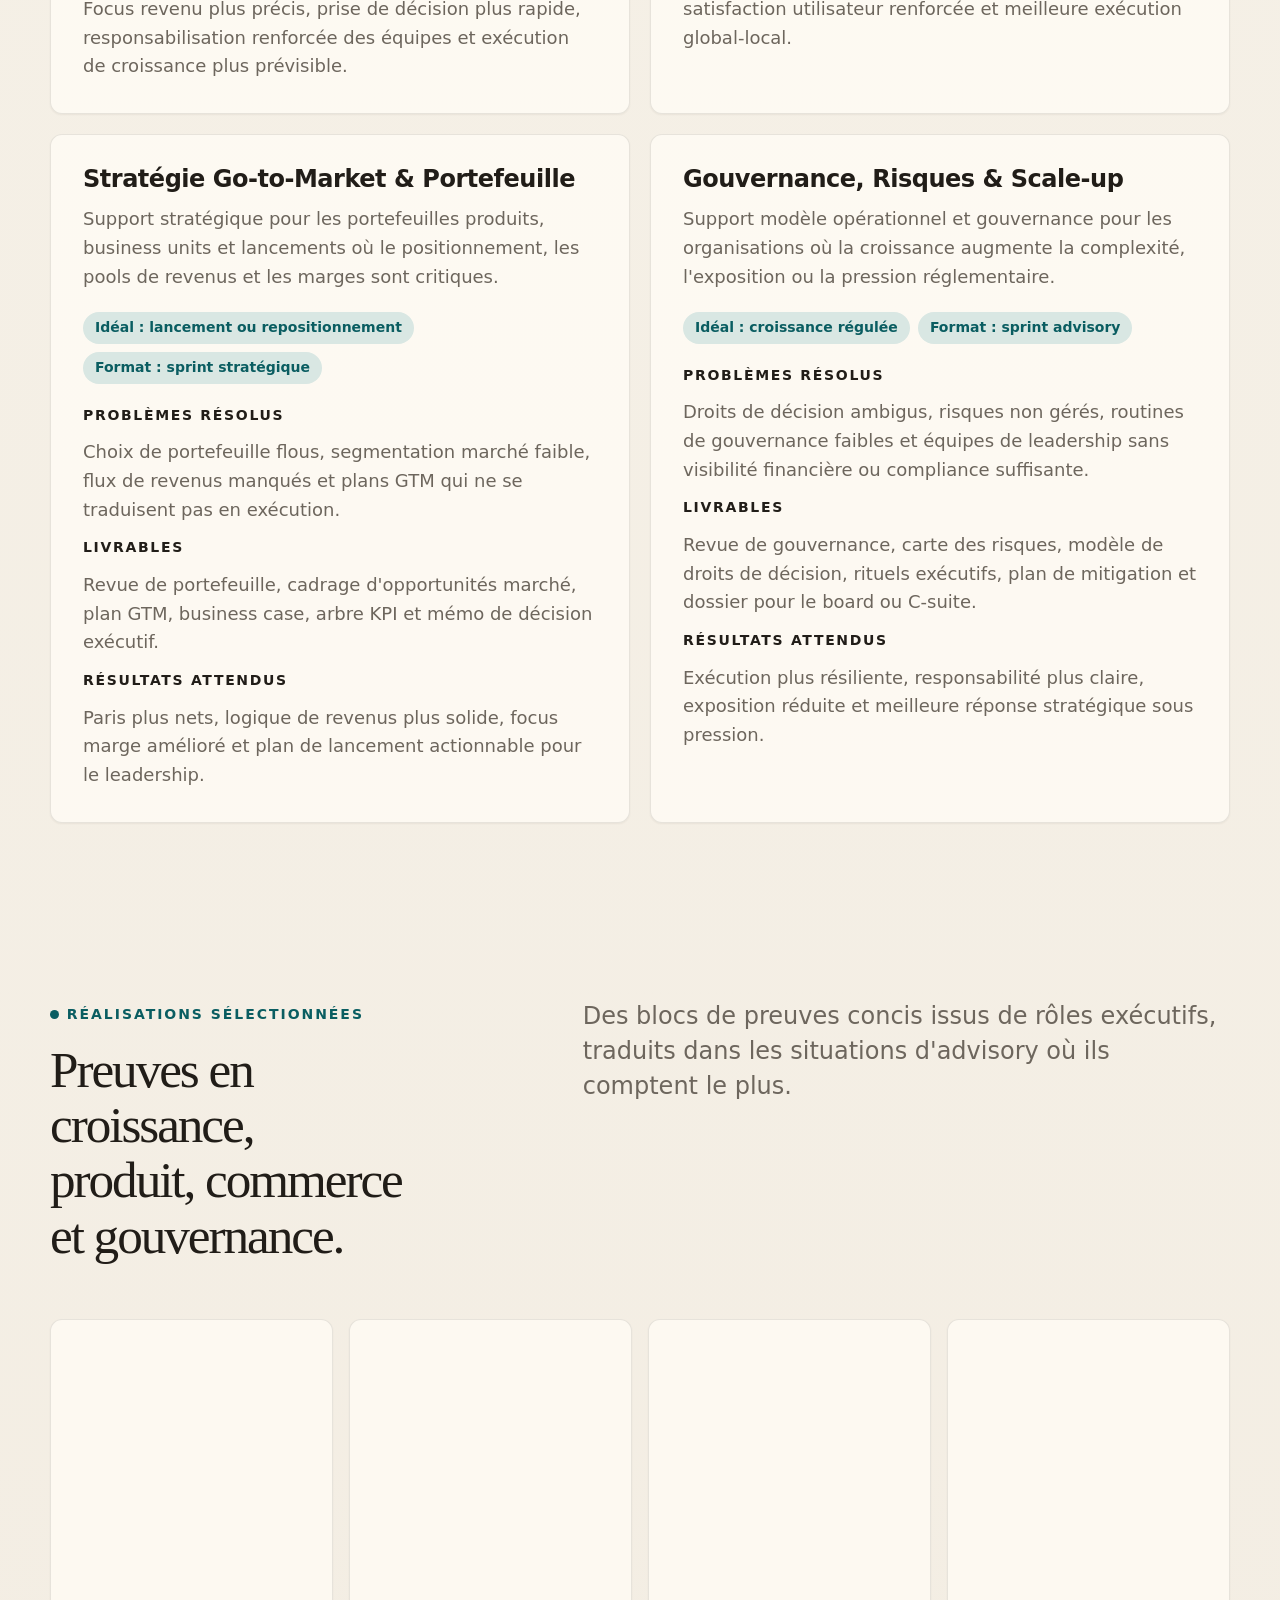
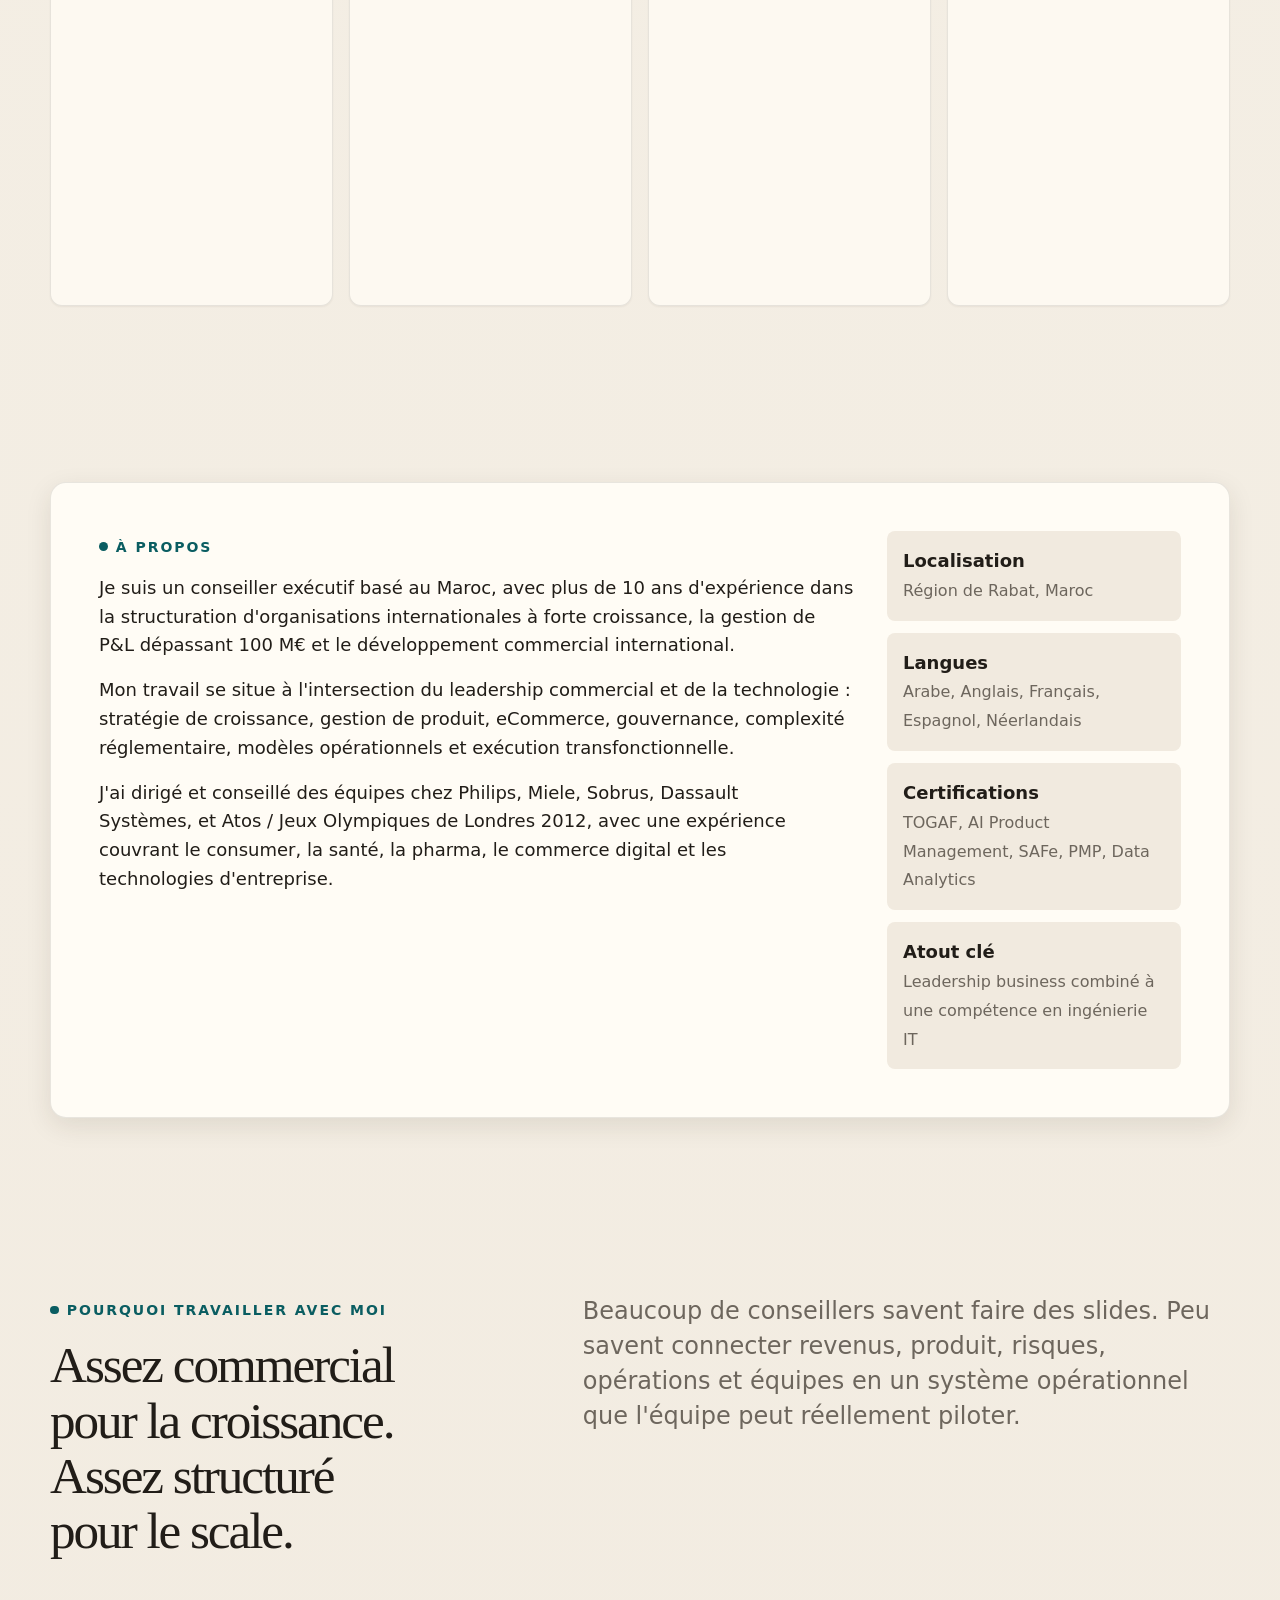
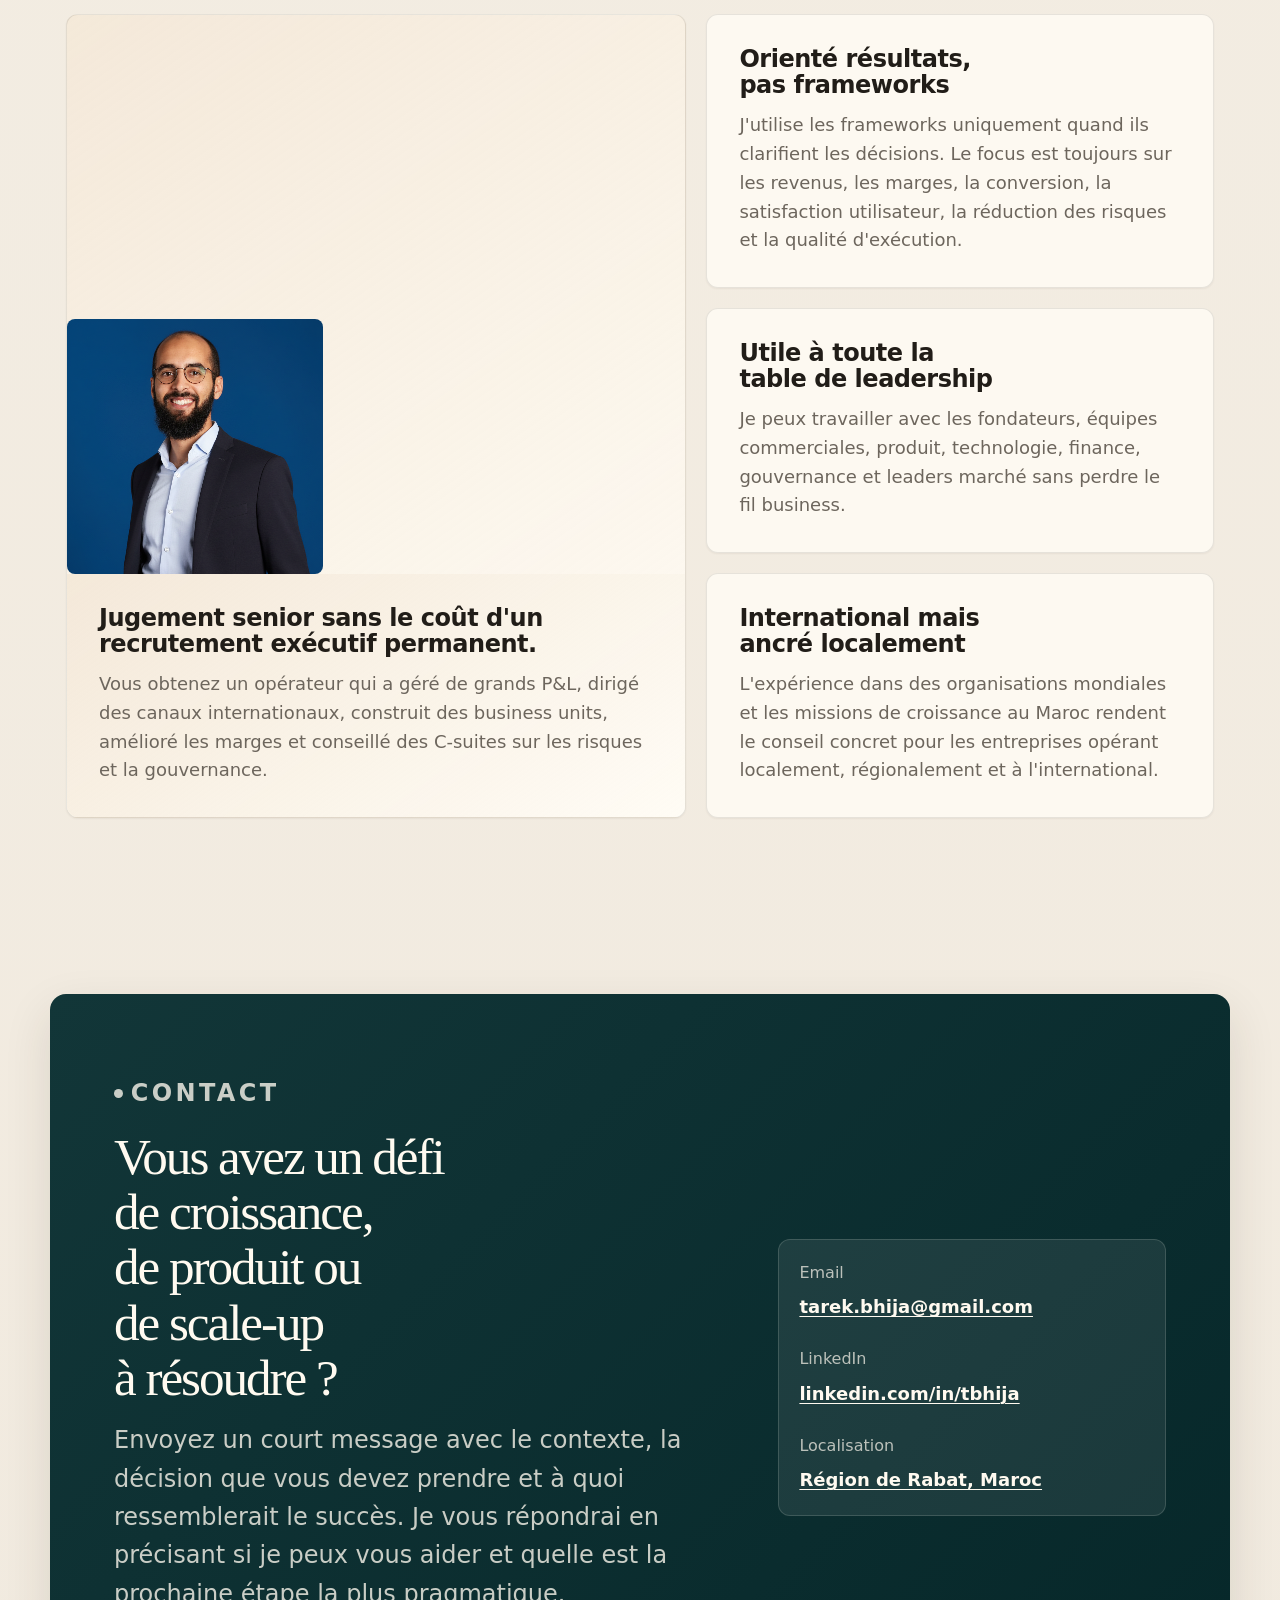
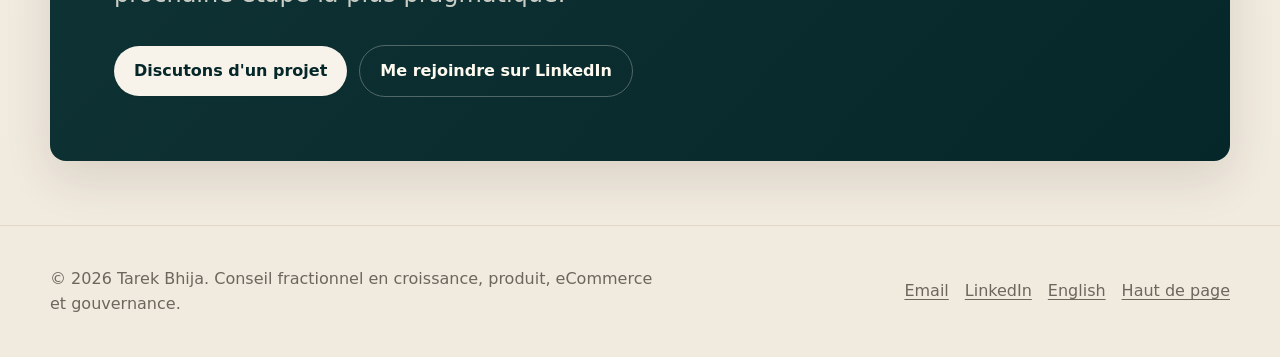
==== commit 8a1ea582: "Update index.html" ====
--- a/fr/index.html
+++ b/fr/index.html
@@ -363,15 +363,6 @@
           </div>
 
           <div class="container">
-  <div class="section-header">
-    <div>
-      <p class="eyebrow">Pourquoi travailler avec moi</p>
-      <h2>Assez commercial pour la croissance. Assez structuré pour le scale.</h2>
-    </div>
-    <p class="section-lede">
-      Beaucoup de conseillers savent faire des slides. Peu savent connecter revenus, produit, risques, opérations et équipes en un système opérationnel que l'équipe peut réellement piloter.
-    </p>
-  </div>
 
   <div class="why-grid">
 
--- a/style.css
+++ b/style.css
@@ -503,6 +503,29 @@
   padding: 0;
 }
 
+
+.why-card.large .why-card-text {
+  flex: 1;
+  padding: clamp(var(--space-5), 3vw, var(--space-8));
+  background:
+    linear-gradient(145deg, color-mix(in oklab, var(--color-bronze-soft) 52%, transparent), transparent),
+    var(--color-surface);
+}
+.why-grid {
+  display: grid;
+  grid-template-columns: 1.1fr 0.9fr;
+  gap: var(--space-5);
+  align-items: start; /* so both columns don't stretch to equal height */
+}
+
+.why-card.large {
+  display: flex;
+  flex-direction: column;
+  overflow: hidden;
+  padding: 0;
+  height: 100%; /* fill column height */
+}
+
 .why-card-photo {
   width: 256px;
   height: 255px;
@@ -512,7 +535,6 @@
   border-radius: var(--radius-md);
   flex-shrink: 0;
 }
-
 .why-card.large .why-card-text {
   flex: 1;
   padding: clamp(var(--space-5), 3vw, var(--space-8));
@@ -520,6 +542,20 @@
     linear-gradient(145deg, color-mix(in oklab, var(--color-bronze-soft) 52%, transparent), transparent),
     var(--color-surface);
 }
+
+.why-stack {
+  display: grid;
+  gap: var(--space-5);
+  align-content: start;
+}
+
+/* Responsive: stack to single column on mobile */
+@media (max-width: 980px) {
+  .why-grid {
+    grid-template-columns: 1fr;
+  }
+}
+
 .offer-detail {
   display: grid;
   gap: var(--space-3);
@@ -614,11 +650,6 @@
     var(--color-surface);
 }
 
-.why-stack {
-  display: grid;
-  gap: var(--space-5);
-}
-
 .cta-panel {
   display: grid;
   grid-template-columns: minmax(0, 0.62fr) minmax(260px, 0.38fr);
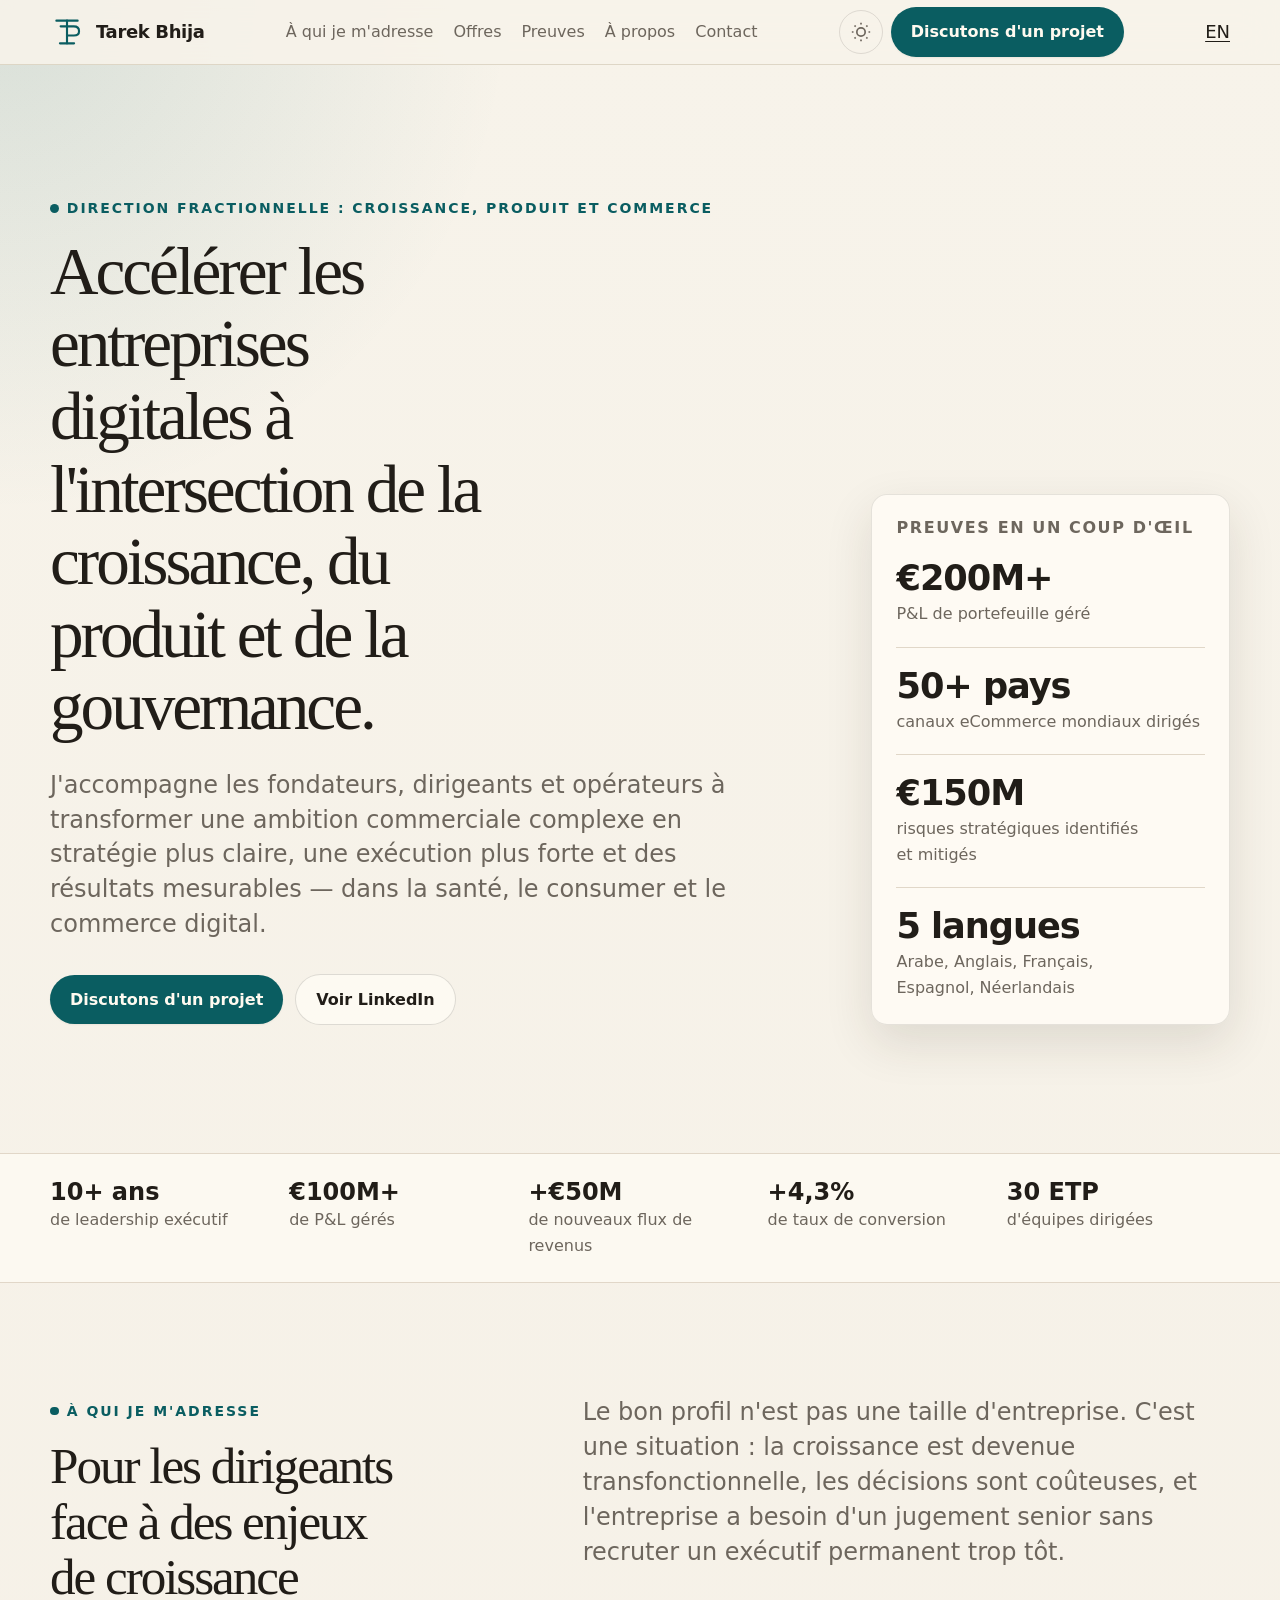
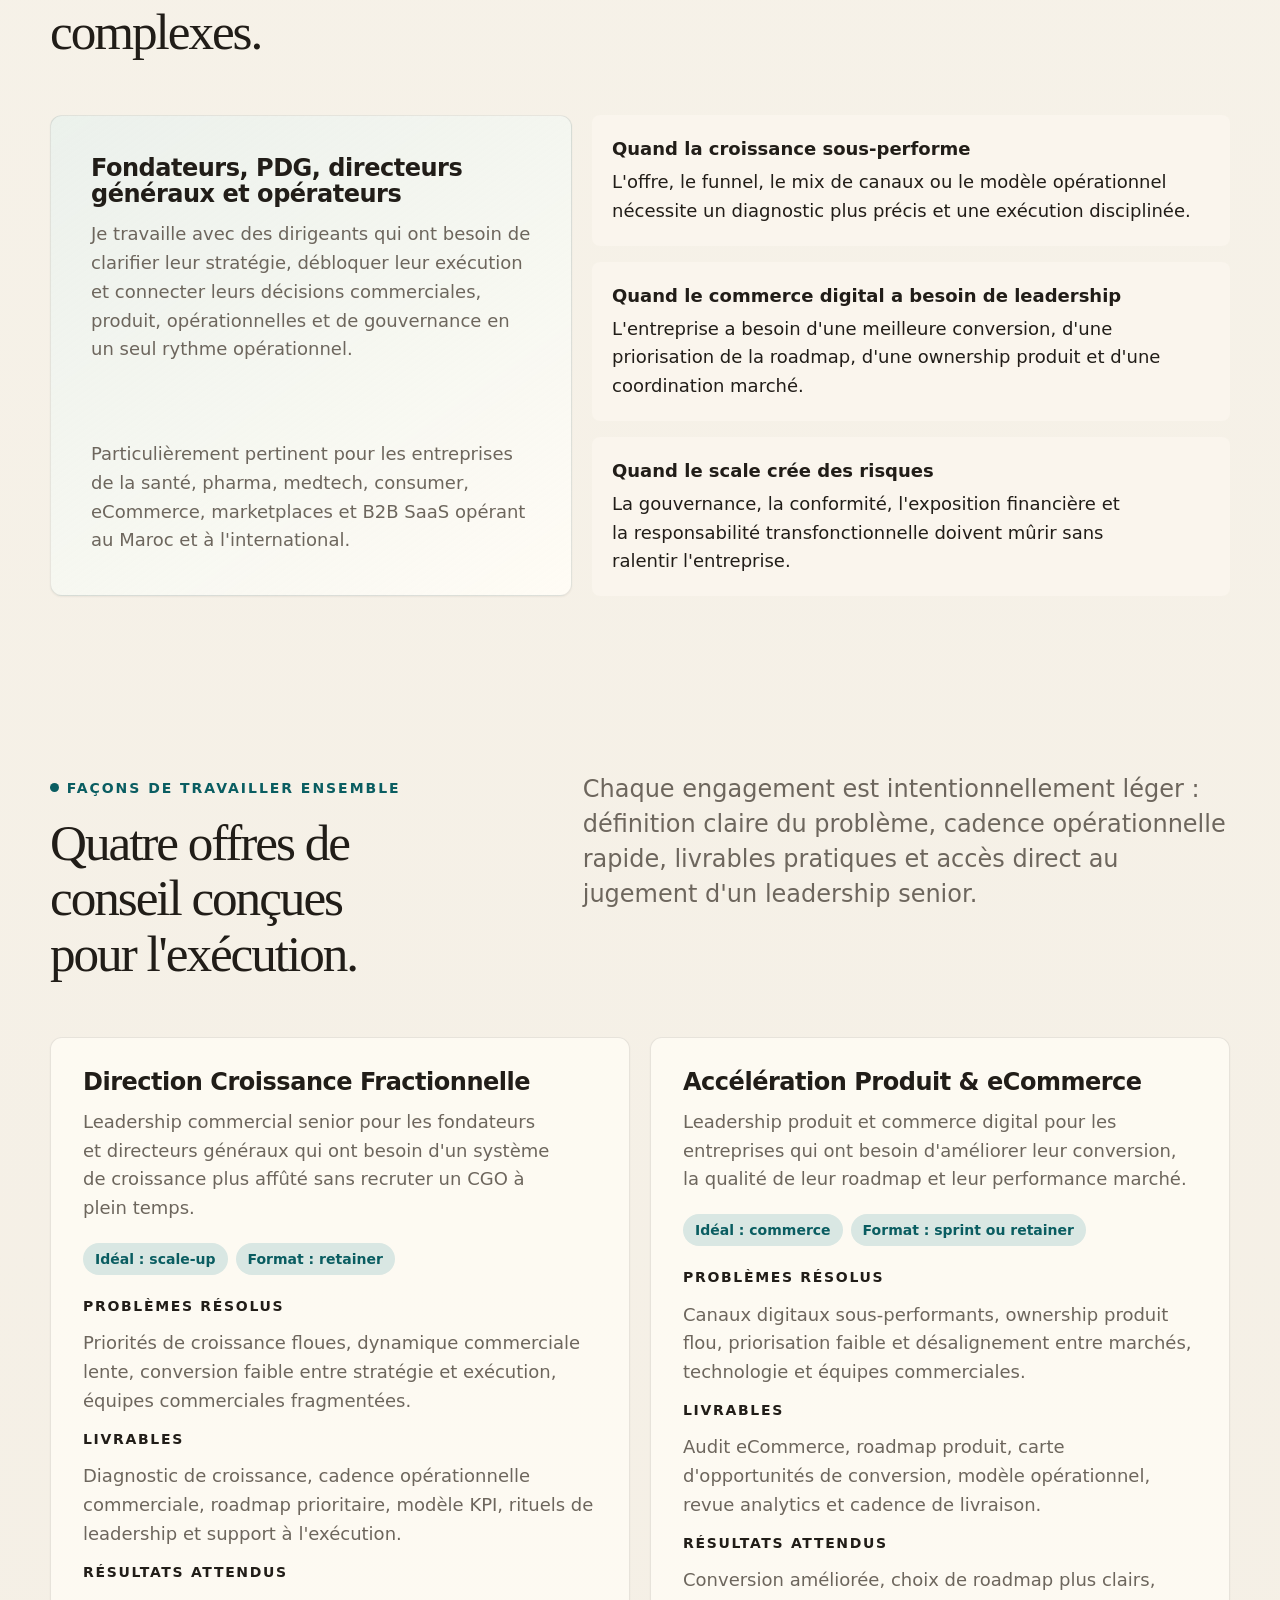
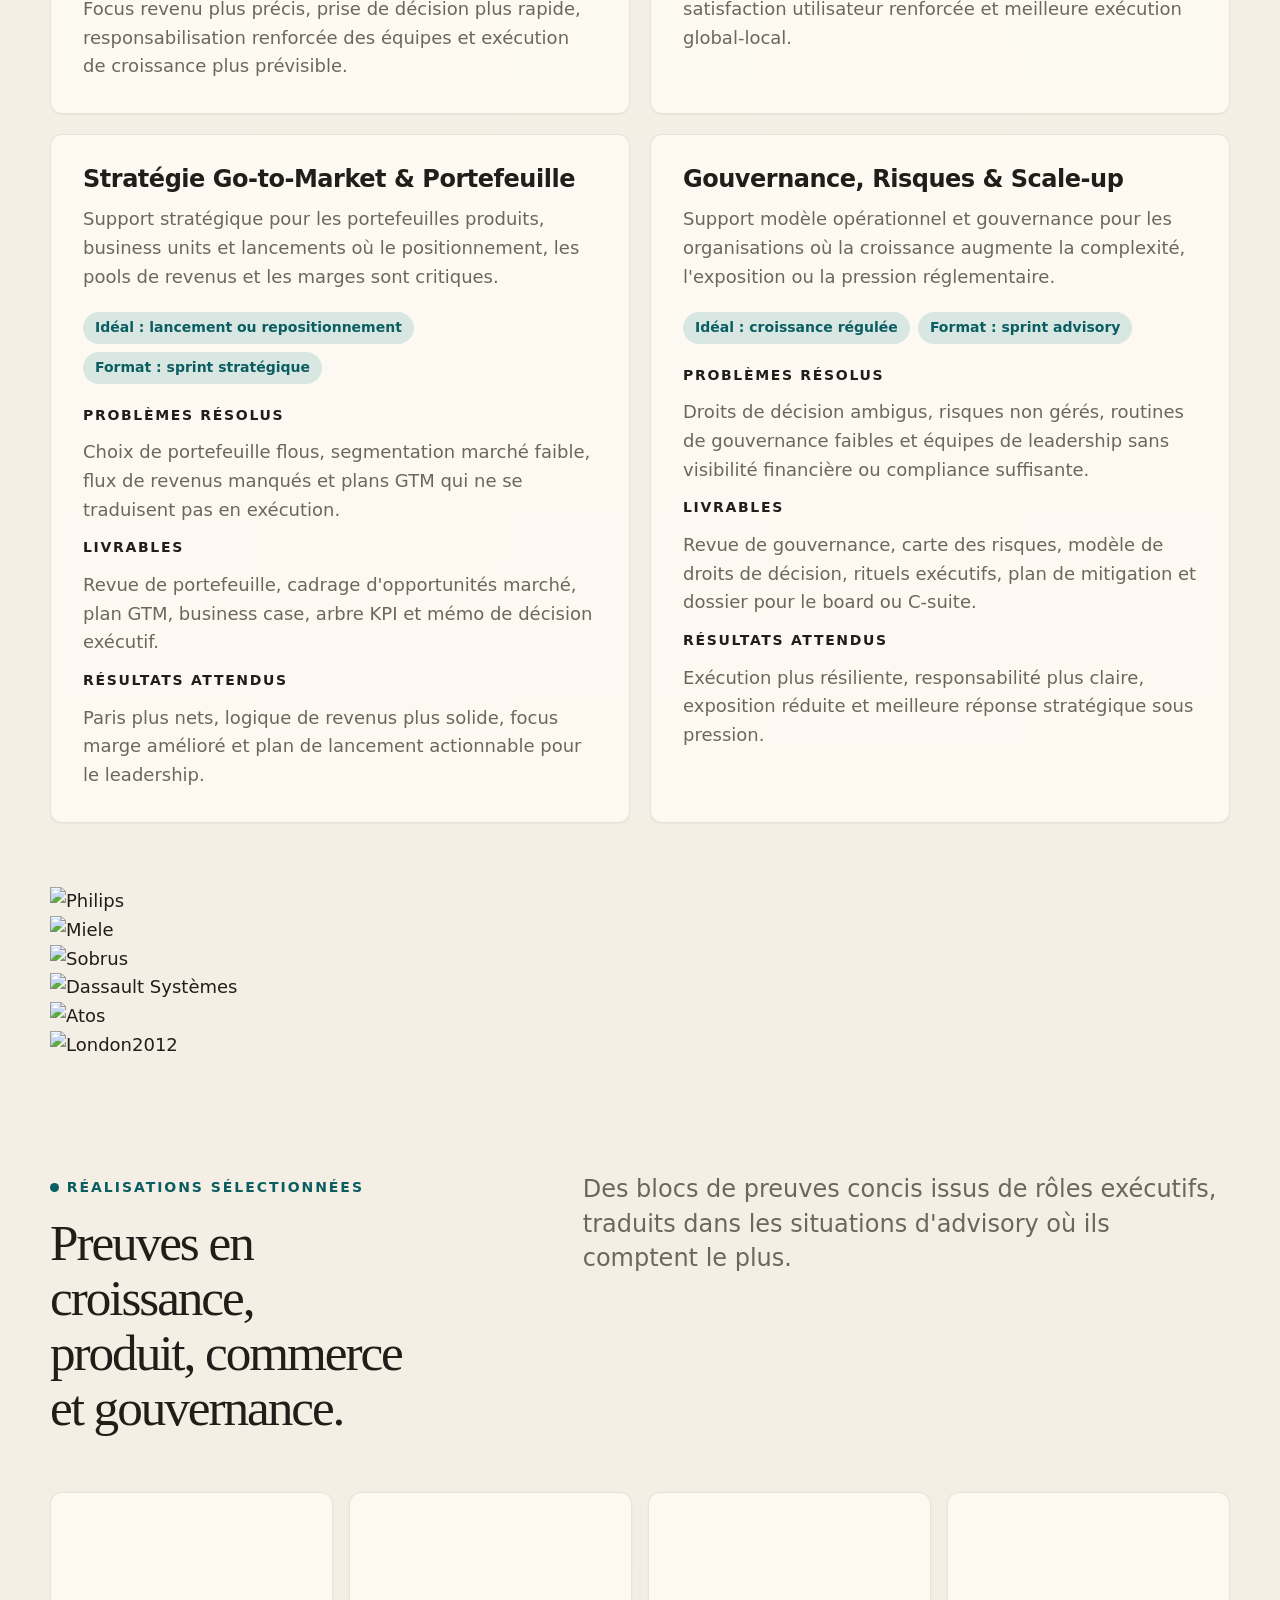
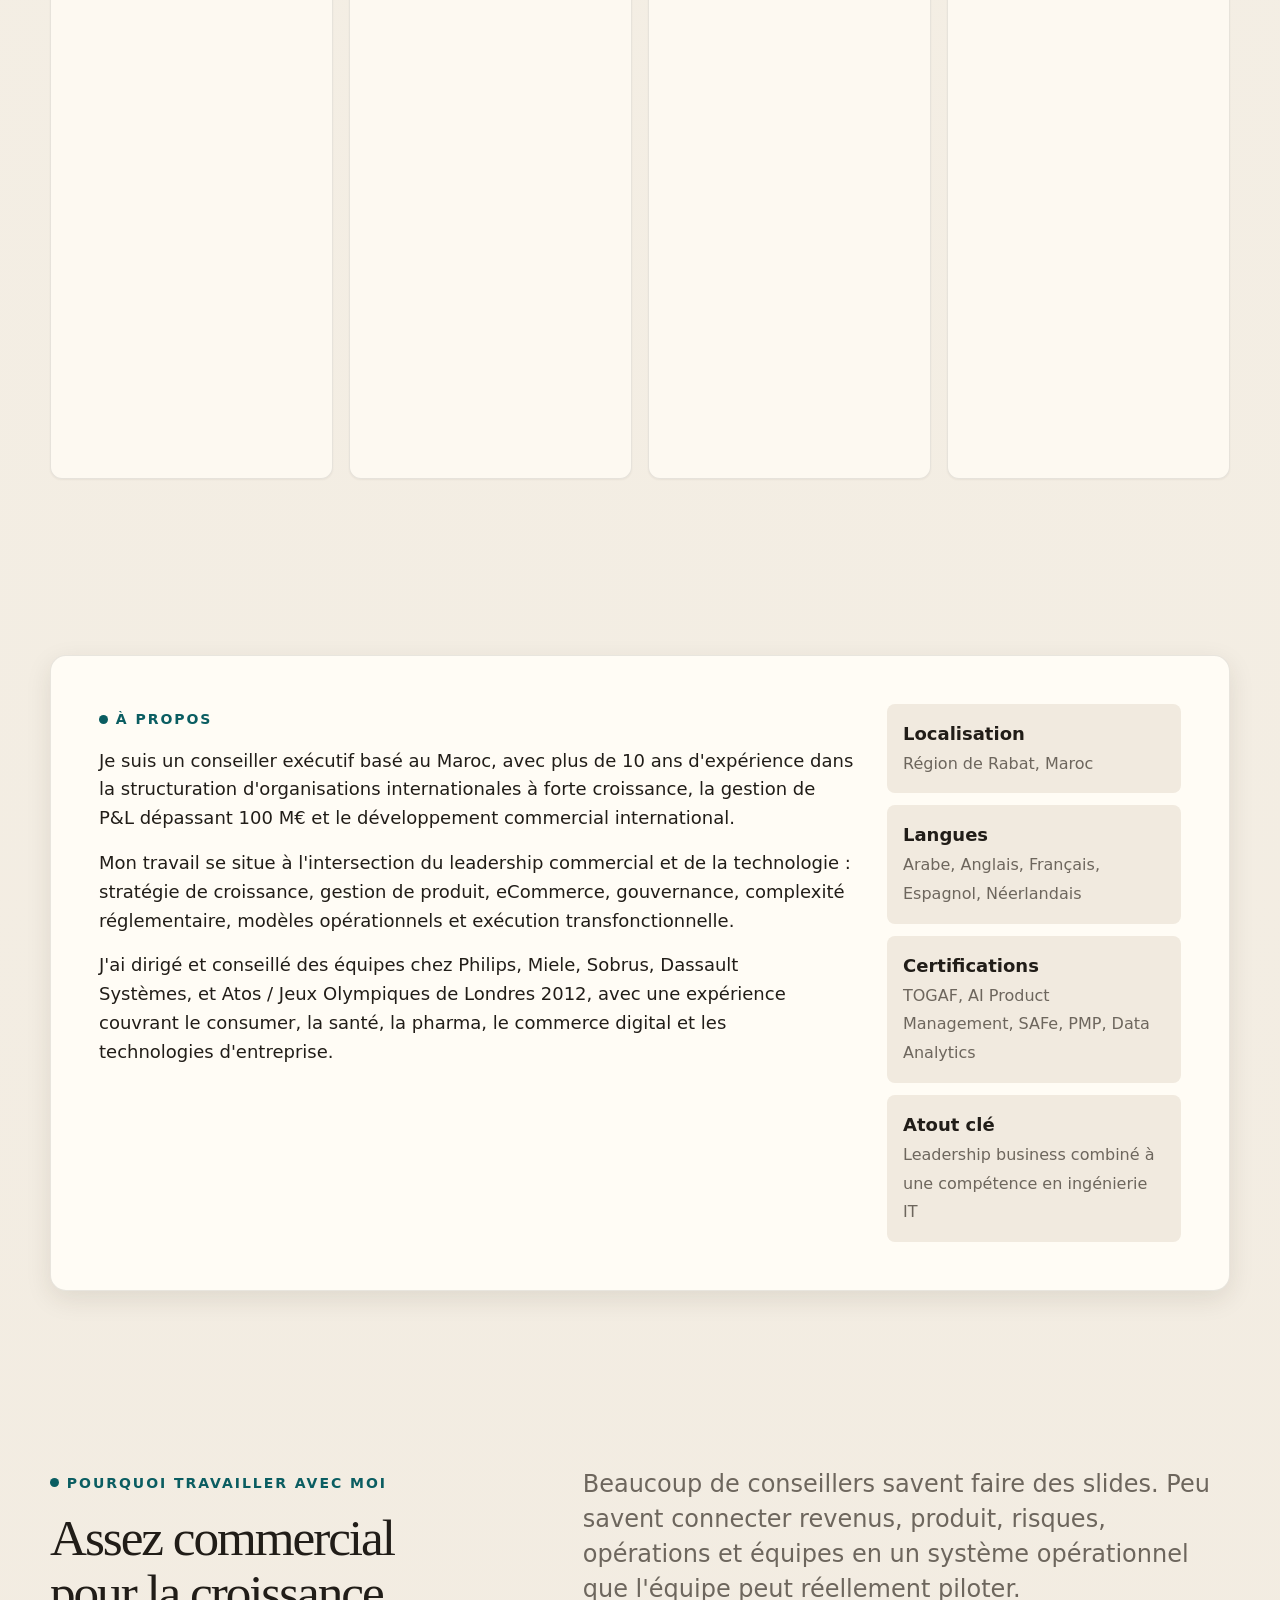
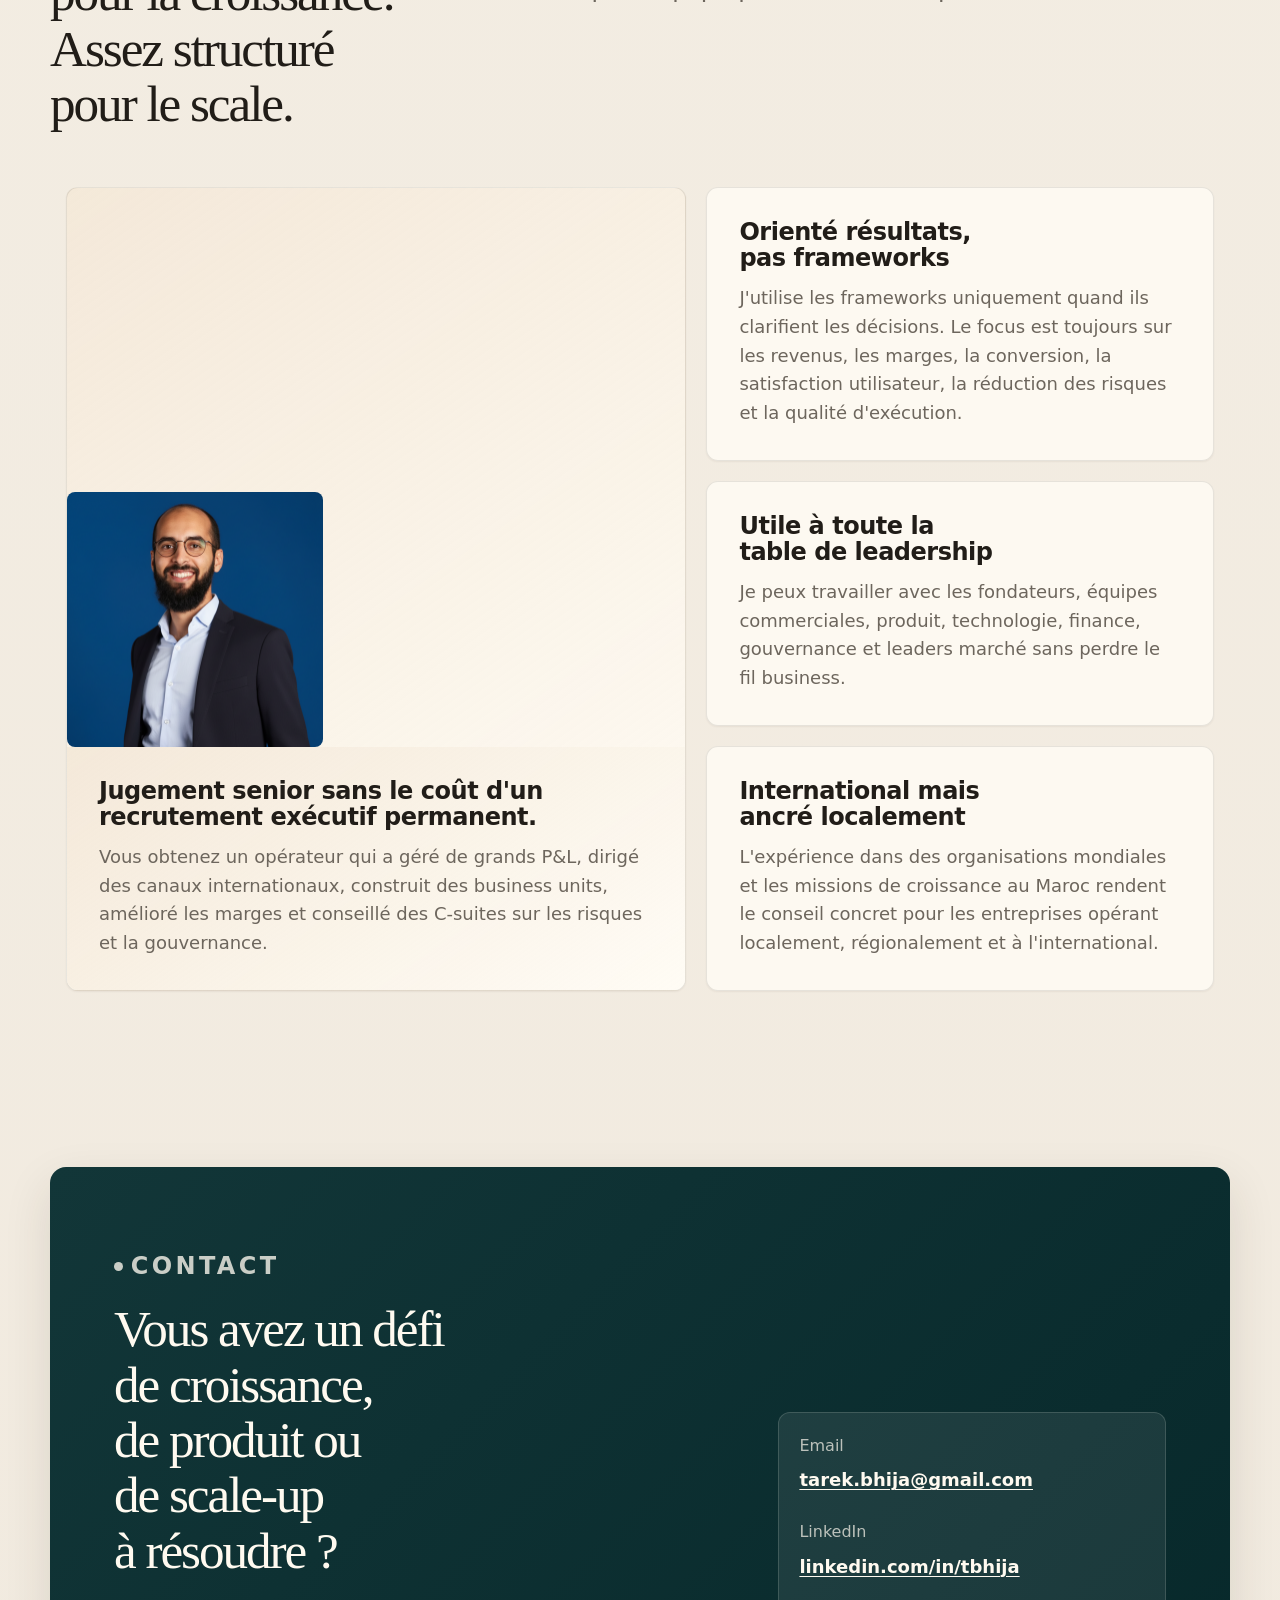
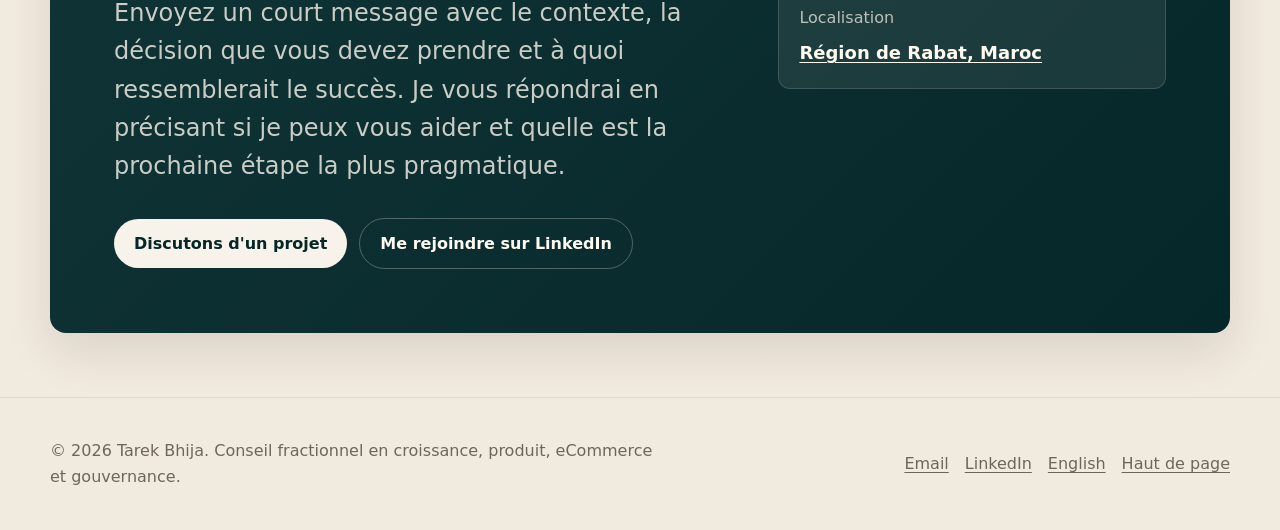
==== commit f04dd9fe: "Add files via upload" ====
--- a/fr/index.html
+++ b/fr/index.html
@@ -140,6 +140,7 @@
           <div class="trust-item"><strong>30 ETP</strong> d'équipes dirigées</div>
         </div>
       </section>
+	  
 
       <!-- ─── WHO I HELP ─────────────────────────────────────────── -->
       <section class="section" id="who">
@@ -278,6 +279,19 @@
       </section>
 
       <!-- ─── PROOF ──────────────────────────────────────────────── -->
+
+		<section class="logo-bar" aria-label="Entreprises avec lesquelles j'ai travaillé">
+		  <div class="container logo-grid">
+			<img src="../assets/logos/philips.png" alt="Philips" class="logo-item" />
+			<img src="../assets/logos/miele.png" alt="Miele" class="logo-item" />
+			<img src="../assets/logos/sobrus.png" alt="Sobrus" class="logo-item" />
+			<img src="../assets/logos/dassault.png" alt="Dassault Systèmes" class="logo-item" />
+			<img src="../assets/logos/atos.png" alt="Atos" class="logo-item" />
+			<img src="../assets/logos/London2012.png" alt="London2012" class="logo-item" />
+
+		  </div>
+		</section>
+
       <section class="section" id="proof">
         <div class="container">
           <div class="section-header">
@@ -367,8 +381,9 @@
   <div class="why-grid">
 
     <article class="why-card large">
-      <img src="../assets/tarek.png" alt="Tarek Bhija — conseiller exécutif fractionnel" class="why-card-photo" width="256" height="255" />
-      <div class="why-card-text">
+  <div class="why-card-image">
+    <img src="../assets/tarek.png" alt="Tarek Bhija — conseiller exécutif fractionnel" class="why-card-photo"/>
+  </div>      <div class="why-card-text">
         <h3>Jugement senior sans le coût d'un recrutement exécutif permanent.</h3>
         <p>
           Vous obtenez un opérateur qui a géré de grands P&amp;L, dirigé des canaux internationaux, construit des business units, amélioré les marges et conseillé des C-suites sur les risques et la gouvernance.
